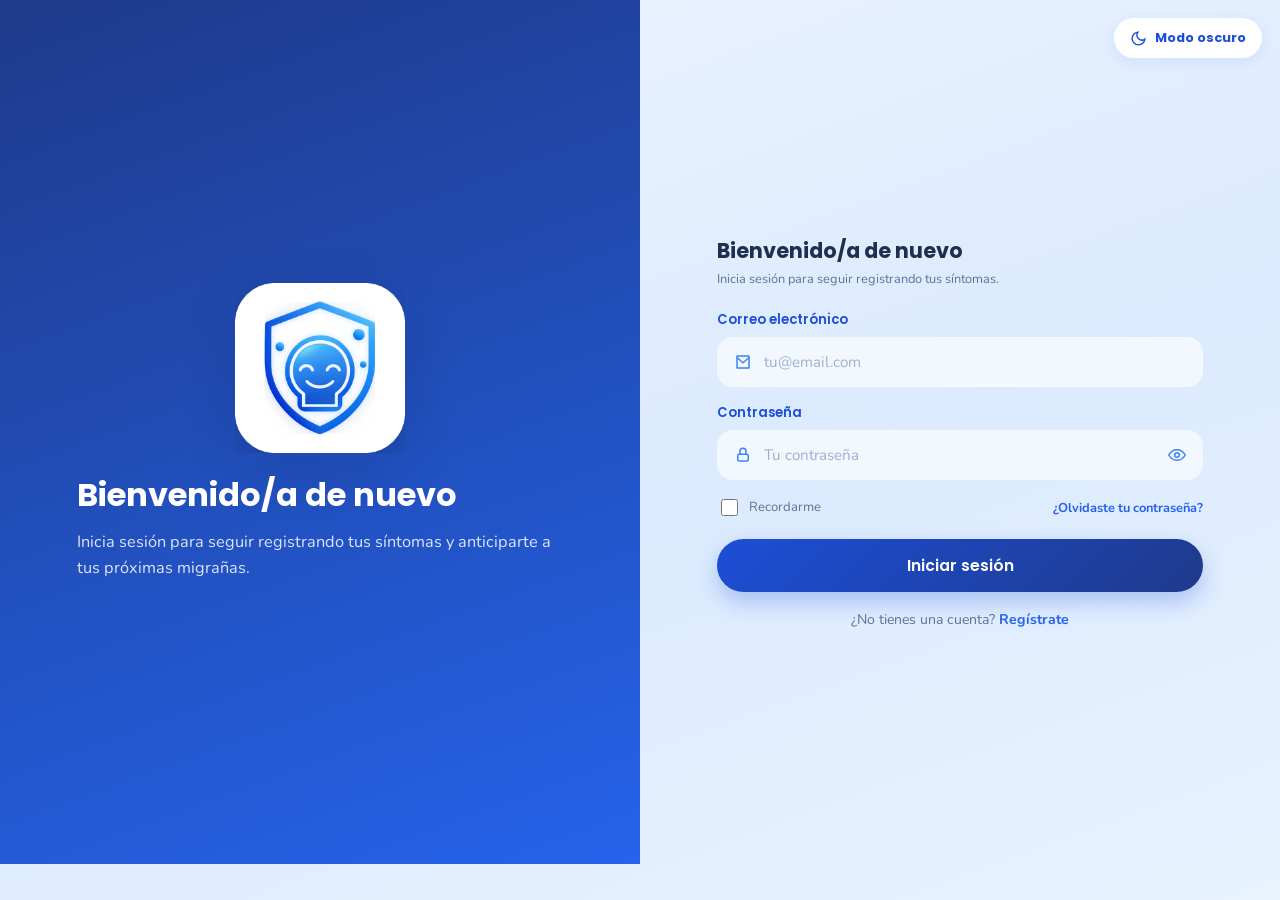
==== index.html @ 2964843f "MigraSense web conectada a la API" ====
<!DOCTYPE html>
<html lang="es">
<head>
<meta charset="UTF-8">
<title>MigraSense</title>
<meta name="viewport" content="width=device-width, initial-scale=1.0">
<link rel="icon" href="assets/img/favicon-32.png">
<link rel="manifest" href="manifest.webmanifest">
<meta name="theme-color" content="#4a5c82">
<link rel="stylesheet" href="css/style.css">
<script>
(function(){
  try{
    var t = localStorage.getItem('ms_theme');
    if(!t){ t = (window.matchMedia && window.matchMedia('(prefers-color-scheme: dark)').matches) ? 'dark' : 'light'; }
    document.documentElement.setAttribute('data-theme', t);
  }catch(e){}
})();
</script>
</head>
<body>
<div class="app-shell no-nav">
  <div class="screen screen-splash">
    <span class="auth-blob b1" style="background:#bfdbfe; opacity:.35;"></span>
    <span class="auth-blob b2" style="background:#bae6fd; opacity:.3;"></span>
    <div class="brand">
      <img src="assets/img/logo.png" alt="MigraSense">
      <div class="brand-name">Migra<span>Sense</span></div>
    </div>
  </div>
</div>

<script src="js/app.js"></script>
<script src="js/preguntas.js"></script>
<script src="js/api.js"></script>
<script>
  // Punto de entrada: decide a qué pantalla enviar al usuario
  setTimeout(() => {
    if (!MS.isLoggedIn()) {
      window.location.href = 'login.html';
    } else if (!MS.hasOnboarding()) {
      window.location.href = 'onboarding.html';
    } else {
      window.location.href = 'dashboard.html';
    }
  }, 500);
</script>
</body>
</html>
---- css/style.css ----
/* ===================================================================
   MigraSense — Sistema de diseño
   =================================================================== */

@import url('https://fonts.googleapis.com/css2?family=Poppins:wght@400;500;600;700;800&family=Nunito:wght@400;500;600;700&display=swap');

:root{
  /* Paleta */
  --bg-grad-1:#eef1fc;
  --bg-grad-2:#e1e6fb;
  --bg-grad-3:#eef4fb;

  --primary:#4a5c82;
  --primary-dark:#323e5c;
  --primary-light:#7c8ac9;

  --accent:#8b9dfb;
  --accent-soft:#eef0ff;
  --accent-strong:#6c7fe8;

  --orange:#f2994a;
  --orange-soft:#fff1e3;
  --success:#4fb787;
  --success-soft:#e7f7f0;
  --danger:#ef6f6c;
  --danger-soft:#fdeceb;

  --card:#ffffff;
  --card-alt:#f5f7fe;
  --border:#e4e8f7;

  --text:#2e3a59;
  --text-muted:#7c88a3;
  --text-faint:#a7b0c7;

  --radius-xl:28px;
  --radius-lg:22px;
  --radius-md:16px;
  --radius-sm:12px;
  --radius-pill:999px;

  --shadow-sm:0 4px 14px rgba(74,92,130,.08);
  --shadow-md:0 12px 30px rgba(74,92,130,.12);
  --shadow-btn:0 10px 22px rgba(74,92,130,.28);

  --font-head:'Poppins', sans-serif;
  --font-body:'Nunito', sans-serif;
}

*,*::before,*::after{ box-sizing:border-box; }
html,body{ height:100%; }
body{
  margin:0;
  font-family:var(--font-body);
  color:var(--text);
  background:
    radial-gradient(circle at 15% 0%, #f4f0fb 0%, transparent 45%),
    radial-gradient(circle at 90% 10%, #e7f0fb 0%, transparent 40%),
    linear-gradient(160deg, var(--bg-grad-1), var(--bg-grad-2) 55%, var(--bg-grad-3));
  min-height:100vh;
  -webkit-font-smoothing:antialiased;
}
h1,h2,h3,h4{ font-family:var(--font-head); color:var(--text); margin:0; }
p{ margin:0; }
a{ color:inherit; text-decoration:none; }
button{ font-family:var(--font-body); cursor:pointer; }
ul{ margin:0; padding:0; list-style:none; }
img{ max-width:100%; display:block; }
input,select,textarea{ font-family:var(--font-body); }

/* ---------- Contenedor tipo "app" centrado ---------- */
.app-shell{
  max-width:460px;
  margin:0 auto;
  min-height:100vh;
  position:relative;
  padding-bottom:96px;
  background:transparent;
}
.app-shell.no-nav{ padding-bottom:36px; }

@media (min-width:560px){
  .app-shell{
    margin:28px auto;
    min-height:calc(100vh - 56px);
    border-radius:36px;
    box-shadow:0 30px 70px rgba(50,62,92,.18);
    overflow:hidden;
    background:linear-gradient(160deg, var(--bg-grad-1), var(--bg-grad-2) 55%, var(--bg-grad-3));
  }
}

.screen{
  padding:28px 24px 24px;
}
.screen-tight{ padding:20px; }

/* ---------- Marca / logo ---------- */
.brand{
  display:flex;
  flex-direction:column;
  align-items:center;
  gap:10px;
  text-align:center;
}
.brand img{ width:104px; height:auto; }
.brand-name{
  font-family:var(--font-head);
  font-weight:800;
  font-size:1.7rem;
}
.brand-name span{ color:var(--accent-strong); }
.brand-tag{ color:var(--text-muted); font-size:.85rem; margin-top:2px; }

.logo-sm{ display:flex; align-items:center; gap:8px; }
.logo-sm img{ width:34px; }
.logo-sm strong{ font-family:var(--font-head); font-size:1.05rem; }
.logo-sm strong span{ color:var(--accent-strong); }

/* ---------- Botones ---------- */
.btn{
  display:inline-flex; align-items:center; justify-content:center; gap:8px;
  width:100%;
  padding:15px 20px;
  border-radius:var(--radius-pill);
  border:none;
  font-family:var(--font-head);
  font-weight:600;
  font-size:.98rem;
  transition:transform .15s ease, box-shadow .15s ease, opacity .15s ease;
}
.btn:active{ transform:scale(.98); }
.btn-primary{
  background:linear-gradient(135deg, var(--primary), var(--primary-dark));
  color:#fff;
  box-shadow:var(--shadow-btn);
}
.btn-primary:disabled{ opacity:.5; box-shadow:none; cursor:not-allowed; }
.btn-outline{
  background:#fff;
  color:var(--primary);
  border:1.5px solid var(--border);
}
.btn-ghost{
  background:transparent;
  color:var(--primary);
  font-weight:700;
}
.btn-sm{ width:auto; padding:9px 18px; font-size:.85rem; }
.btn-danger{ background:linear-gradient(135deg, var(--danger), #d9534f); color:#fff; }

.btn-row{ display:flex; gap:12px; }
.btn-row .btn{ flex:1; }

/* ---------- Campos de formulario ---------- */
.field{ margin-bottom:16px; }
.field label{
  display:block;
  font-family:var(--font-head);
  font-weight:600;
  font-size:.82rem;
  color:var(--primary);
  margin-bottom:7px;
}
.input-wrap{
  display:flex;
  align-items:center;
  gap:10px;
  background:var(--card-alt);
  border:1.5px solid transparent;
  border-radius:var(--radius-md);
  padding:13px 16px;
  transition:border-color .15s ease, background .15s ease;
}
.input-wrap:focus-within{ border-color:var(--accent); background:#fff; }
.input-wrap svg{ flex:none; color:var(--primary-light); }
.input-wrap input{
  border:none; outline:none; background:transparent;
  width:100%; font-size:.95rem; color:var(--text);
}
.input-wrap input::placeholder{ color:var(--text-faint); }
.toggle-eye{ cursor:pointer; color:var(--text-faint); background:none; border:none; padding:0; display:flex; }
.field-error{ color:var(--danger); font-size:.78rem; margin-top:6px; display:none; }
.field.has-error .input-wrap{ border-color:var(--danger); }
.field.has-error .field-error{ display:block; }

.pw-strength{ margin-top:8px; display:none; }
.field.show-strength .pw-strength{ display:block; }
.pw-strength-bar{ display:flex; gap:5px; height:5px; }
.pw-strength-bar span{ flex:1; border-radius:var(--radius-pill); background:var(--border); transition:background .15s ease; }
.pw-strength-label{ font-size:.75rem; margin-top:5px; font-weight:600; color:var(--text-faint); }
.pw-strength.weak .pw-strength-bar span:nth-child(1){ background:var(--danger); }
.pw-strength.weak .pw-strength-label{ color:var(--danger); }
.pw-strength.medium .pw-strength-bar span:nth-child(1),
.pw-strength.medium .pw-strength-bar span:nth-child(2){ background:var(--orange); }
.pw-strength.medium .pw-strength-label{ color:var(--orange); }
.pw-strength.strong .pw-strength-bar span{ background:var(--success); }
.pw-strength.strong .pw-strength-label{ color:var(--success); }
.field-hint{ color:var(--text-faint); font-size:.75rem; margin-top:6px; }

.checkbox-row{ display:flex; align-items:flex-start; gap:10px; margin:14px 0 20px; }
.checkbox-row input{ margin-top:3px; width:17px; height:17px; accent-color:var(--primary); }
.checkbox-row label{ font-size:.82rem; color:var(--text-muted); line-height:1.4; }
.checkbox-row a{ color:var(--accent-strong); font-weight:600; }

.switch-line label{ display:block; font-family:var(--font-head); font-weight:600; font-size:.82rem; color:var(--primary); margin-bottom:7px;}

.foot-link{ text-align:center; margin-top:18px; font-size:.88rem; color:var(--text-muted); }
.foot-link a{ color:var(--accent-strong); font-weight:700; }

.divider-text{
  display:flex; align-items:center; gap:12px;
  color:var(--text-faint); font-size:.78rem; margin:18px 0;
}
.divider-text::before,.divider-text::after{ content:""; flex:1; height:1px; background:var(--border); }

.back-btn{
  width:40px; height:40px; border-radius:50%;
  background:#fff; box-shadow:var(--shadow-sm);
  display:flex; align-items:center; justify-content:center;
  border:none; color:var(--primary); flex:none;
}

/* ---------- Tarjetas ---------- */
.card{
  background:var(--card);
  border-radius:var(--radius-lg);
  padding:20px;
  box-shadow:var(--shadow-sm);
}
.card-soft{ background:var(--card-alt); }

/* ---------- Top bar del dashboard ---------- */
.topbar{
  display:flex; align-items:center; justify-content:space-between;
  margin-bottom:18px;
}
.avatar{
  width:42px; height:42px; border-radius:50%;
  background:linear-gradient(135deg, var(--accent), var(--primary));
  color:#fff; display:flex; align-items:center; justify-content:center;
  font-family:var(--font-head); font-weight:700; font-size:1rem;
  box-shadow:var(--shadow-sm);
}
.greeting{ font-size:.8rem; color:var(--text-muted); }
.greeting strong{ display:block; font-family:var(--font-head); color:var(--text); font-size:1.15rem; font-weight:700; }

/* ---------- Tarjeta de predicción ---------- */
.predict-card{
  background:linear-gradient(135deg,#dfe6ff,#eef3ff 60%, #f7f5ff);
  border-radius:var(--radius-xl);
  padding:22px;
  position:relative;
  overflow:hidden;
  margin-bottom:20px;
  box-shadow:var(--shadow-md);
}
.predict-badge{
  display:inline-flex; align-items:center; gap:6px;
  background:rgba(255,255,255,.7);
  padding:5px 12px; border-radius:var(--radius-pill);
  font-size:.72rem; font-weight:700; color:var(--accent-strong);
  margin-bottom:12px;
}
.predict-badge .dot{ width:6px; height:6px; border-radius:50%; background:var(--accent-strong); }
.predict-row{ display:flex; align-items:center; justify-content:space-between; gap:10px; }
.predict-title{ font-size:1.18rem; font-weight:700; line-height:1.3; max-width:230px; }
.predict-title em{ font-style:normal; color:var(--orange); }
.predict-desc{ font-size:.82rem; color:var(--text-muted); margin-top:6px; max-width:230px; }
.predict-icon{ width:84px; height:84px; flex:none; overflow:visible; }
.risk-bar{ height:8px; border-radius:var(--radius-pill); background:rgba(255,255,255,.7); margin-top:16px; overflow:hidden; }
.risk-bar-fill{ height:100%; border-radius:var(--radius-pill); background:linear-gradient(90deg, var(--orange), #ffd08a); transition:width .6s cubic-bezier(.22,.68,.36,1); }

/* ---------- Grid acciones rápidas ---------- */
.section-title{ font-family:var(--font-head); font-weight:700; font-size:.95rem; margin:22px 0 12px; }
.quick-grid{ display:grid; grid-template-columns:1fr 1fr; gap:12px; }
.quick-item{
  background:var(--card); border-radius:var(--radius-md);
  padding:15px; box-shadow:var(--shadow-sm);
  display:flex; flex-direction:column; gap:10px;
  transition:transform .15s ease;
}
.quick-item:active{ transform:scale(.97); }
.quick-icon{
  width:38px; height:38px; border-radius:12px;
  display:flex; align-items:center; justify-content:center;
  color:#fff;
}
.quick-title{ font-family:var(--font-head); font-weight:700; font-size:.86rem; }
.quick-sub{ font-size:.72rem; color:var(--text-muted); }

.banner-detect{
  margin-top:18px;
  background:linear-gradient(135deg, var(--primary-dark), var(--accent-strong));
  border-radius:var(--radius-lg);
  padding:16px 18px;
  display:flex; align-items:center; gap:14px;
  color:#fff; box-shadow:var(--shadow-md);
}
.banner-detect .txt{ flex:1; }
.banner-detect .txt b{ display:block; font-family:var(--font-head); font-size:.92rem; }
.banner-detect .txt span{ font-size:.75rem; opacity:.85; }
.banner-detect .go{
  width:36px; height:36px; border-radius:50%; background:rgba(255,255,255,.2);
  display:flex; align-items:center; justify-content:center; flex:none;
}

.two-col{ display:grid; grid-template-columns:1fr 1fr; gap:12px; margin-top:16px; }
.mini-card{ background:var(--card); border-radius:var(--radius-md); padding:14px; box-shadow:var(--shadow-sm); }
.mini-card h4{ font-size:.8rem; margin-bottom:10px; display:flex; align-items:center; gap:6px; }
.mini-list li{ display:flex; align-items:center; justify-content:space-between; font-size:.76rem; padding:6px 0; border-bottom:1px dashed var(--border); }
.mini-list li:last-child{ border-bottom:none; }
.mini-dot{ width:8px; height:8px; border-radius:50%; margin-right:6px; display:inline-block; }

.switch{ position:relative; width:38px; height:22px; flex:none; }
.switch input{ opacity:0; width:0; height:0; }
.switch .slider{ position:absolute; inset:0; background:var(--border); border-radius:var(--radius-pill); transition:.2s; }
.switch .slider::before{ content:""; position:absolute; width:16px; height:16px; left:3px; top:3px; background:#fff; border-radius:50%; transition:.2s; box-shadow:0 1px 3px rgba(0,0,0,.2); }
.switch input:checked + .slider{ background:var(--primary); }
.switch input:checked + .slider::before{ transform:translateX(16px); }

/* ---------- Barra de navegación inferior ---------- */
.bottom-nav{
  position:absolute; left:0; right:0; bottom:0;
  background:#fff;
  border-top:1px solid var(--border);
  display:flex; justify-content:space-around;
  padding:10px 8px 14px;
  border-radius:26px 26px 0 0;
  box-shadow:0 -10px 30px rgba(74,92,130,.08);
}
.nav-item{
  display:flex; flex-direction:column; align-items:center; gap:4px;
  color:var(--text-faint); font-size:.66rem; font-weight:700;
  padding:4px 10px; border-radius:12px;
}
.nav-item svg{ width:20px; height:20px; }
.nav-item.active{ color:var(--primary); }
.nav-item.active svg{ color:var(--primary); }

/* ---------- Onboarding ---------- */
.onb-header{ display:flex; align-items:center; gap:14px; margin-bottom:22px; }
.onb-progress-label{ font-size:.8rem; color:var(--text-muted); font-weight:700; }
.progress-track{ flex:1; height:6px; background:var(--border); border-radius:var(--radius-pill); overflow:hidden; }
.progress-fill{ height:100%; width:0%; background:linear-gradient(90deg, var(--accent-strong), var(--primary)); transition:width .35s ease; }
.skip-link{ font-size:.8rem; color:var(--text-muted); font-weight:700; flex:none; }

.onb-illustration{ display:flex; justify-content:center; margin:6px 0 20px; }
.onb-illustration svg{ width:180px; height:180px; }

.onb-question{ font-family:var(--font-head); font-weight:700; font-size:1.28rem; line-height:1.35; margin-bottom:6px; }
.onb-help{ color:var(--text-muted); font-size:.85rem; margin-bottom:20px; }

.option-list{ display:flex; flex-direction:column; gap:12px; }
.option-card{
  display:flex; align-items:center; gap:14px;
  background:var(--card); border:1.6px solid var(--border);
  border-radius:var(--radius-md); padding:14px 16px;
  transition:border-color .15s ease, background .15s ease;
}
.option-card input{ display:none; }
.option-card .oc-icon{
  width:40px; height:40px; border-radius:12px; flex:none;
  background:var(--accent-soft); color:var(--primary);
  display:flex; align-items:center; justify-content:center;
}
.option-card .oc-text{ flex:1; font-weight:700; font-size:.9rem; }
.option-card .oc-check{
  width:22px; height:22px; border-radius:50%; border:2px solid var(--border);
  flex:none; display:flex; align-items:center; justify-content:center;
}
.option-card.multi .oc-check{ border-radius:7px; }
.option-card.selected{ border-color:var(--accent-strong); background:var(--accent-soft); }
.option-card.selected .oc-check{ background:var(--accent-strong); border-color:var(--accent-strong); }
.option-card.selected .oc-check svg{ display:block; }
.option-card .oc-check svg{ display:none; width:12px; height:12px; color:#fff; }

.chip-grid{ display:flex; flex-wrap:wrap; gap:10px; }
.chip{
  padding:11px 18px; border-radius:var(--radius-pill);
  background:var(--card); border:1.6px solid var(--border);
  font-weight:700; font-size:.84rem; color:var(--text-muted);
}
.chip input{ display:none; }
.chip.selected{ background:var(--primary); border-color:var(--primary); color:#fff; }

.scale-wrap{ margin:14px 0 8px; }
.scale-value{
  text-align:center; font-family:var(--font-head); font-weight:800;
  font-size:2.4rem; color:var(--primary); margin-bottom:6px;
}
.scale-caption{ text-align:center; color:var(--text-muted); font-size:.82rem; margin-bottom:18px; }
input[type=range]{
  width:100%; -webkit-appearance:none; height:8px; border-radius:var(--radius-pill);
  background:linear-gradient(90deg, var(--success), var(--orange), var(--danger));
  outline:none;
}
input[type=range]::-webkit-slider-thumb{
  -webkit-appearance:none; width:26px; height:26px; border-radius:50%;
  background:#fff; border:4px solid var(--primary); box-shadow:var(--shadow-sm); cursor:pointer;
}
input[type=range]::-moz-range-thumb{
  width:26px; height:26px; border-radius:50%;
  background:#fff; border:4px solid var(--primary); box-shadow:var(--shadow-sm); cursor:pointer;
}
.scale-labels{ display:flex; justify-content:space-between; font-size:.72rem; color:var(--text-faint); margin-top:6px; }

.onb-footer{ display:flex; gap:12px; margin-top:28px; }
.onb-footer .btn-outline{ flex:0 0 54px; padding:15px; }
.dots{ display:flex; justify-content:center; gap:6px; margin-top:18px; }
.dots span{ width:6px; height:6px; border-radius:50%; background:var(--border); }
.dots span.on{ background:var(--primary); width:16px; border-radius:var(--radius-pill); }

/* ---------- Tabs ---------- */
.tabs{ display:flex; background:var(--card-alt); border-radius:var(--radius-pill); padding:4px; margin-bottom:20px; }
.tab-btn{
  flex:1; text-align:center; padding:11px; border:none; background:transparent;
  border-radius:var(--radius-pill); font-weight:700; font-size:.84rem; color:var(--text-muted);
}
.tab-btn.active{ background:var(--primary); color:#fff; box-shadow:var(--shadow-sm); }
.tab-panel{ display:none; }
.tab-panel.active{ display:block; }
@media (prefers-reduced-motion:no-preference){
  .tab-panel.active{ animation:msStepIn .35s cubic-bezier(.22,.68,.36,1) both; }
}

/* ---------- Formularios de registro ---------- */
.form-group-title{ font-family:var(--font-head); font-weight:700; font-size:.88rem; margin:20px 0 12px; display:flex; align-items:center; gap:8px; }
.form-group-title svg{ color:var(--primary); }
.check-grid{ display:grid; grid-template-columns:1fr 1fr; gap:10px; }
.textarea-wrap{ background:var(--card-alt); border-radius:var(--radius-md); padding:14px; }
.textarea-wrap textarea{ width:100%; border:none; background:transparent; outline:none; resize:vertical; min-height:80px; font-size:.9rem; color:var(--text); }

/* ---------- Historial ---------- */
.filter-row{ display:flex; gap:8px; overflow-x:auto; padding-bottom:4px; margin-bottom:16px; }
.filter-chip{ flex:none; padding:8px 16px; border-radius:var(--radius-pill); background:var(--card); border:1.5px solid var(--border); font-size:.78rem; font-weight:700; color:var(--text-muted); }
.filter-chip.active{ background:var(--primary); border-color:var(--primary); color:#fff; }

.record-item{ display:flex; gap:14px; background:var(--card); border-radius:var(--radius-md); padding:14px; box-shadow:var(--shadow-sm); margin-bottom:12px; }
.record-icon{ width:44px; height:44px; border-radius:13px; flex:none; display:flex; align-items:center; justify-content:center; color:#fff; }
.record-body{ flex:1; }
.record-top{ display:flex; justify-content:space-between; align-items:center; }
.record-title{ font-family:var(--font-head); font-weight:700; font-size:.88rem; }
.record-date{ font-size:.7rem; color:var(--text-faint); }
.record-desc{ font-size:.78rem; color:var(--text-muted); margin-top:3px; }
.tag{ display:inline-flex; align-items:center; gap:5px; font-size:.68rem; font-weight:800; padding:3px 10px; border-radius:var(--radius-pill); margin-top:6px; }
.tag-low{ background:var(--success-soft); color:var(--success); }
.tag-mid{ background:var(--orange-soft); color:var(--orange); }
.tag-high{ background:var(--danger-soft); color:var(--danger); }

.empty-state{ text-align:center; padding:50px 20px; color:var(--text-muted); }
.empty-state svg:not(.empty-illustration){ width:70px; height:70px; margin-bottom:14px; color:var(--text-faint); }

/* ---------- Perfil ---------- */
.profile-head{ display:flex; flex-direction:column; align-items:center; gap:10px; margin-bottom:24px; }
.profile-avatar{
  width:84px; height:84px; border-radius:50%;
  background:linear-gradient(135deg, var(--accent), var(--primary));
  color:#fff; display:flex; align-items:center; justify-content:center;
  font-family:var(--font-head); font-weight:800; font-size:1.9rem; box-shadow:var(--shadow-md);
}
.settings-row{ display:flex; align-items:center; justify-content:space-between; padding:14px 4px; border-bottom:1px solid var(--border); }
.settings-row:last-child{ border-bottom:none; }
.settings-label{ display:flex; align-items:center; gap:12px; font-weight:700; font-size:.86rem; }
.settings-label svg{ color:var(--primary); }
.settings-sub{ font-size:.72rem; color:var(--text-muted); font-weight:400; margin-top:2px; }

/* ---------- Toast ---------- */
.toast{
  position:fixed; left:50%; bottom:26px; transform:translate(-50%, 20px);
  background:var(--primary-dark); color:#fff; padding:13px 22px; border-radius:var(--radius-pill);
  font-size:.85rem; font-weight:700; box-shadow:var(--shadow-md);
  opacity:0; pointer-events:none; transition:.25s ease; z-index:999;
  display:flex; align-items:center; gap:8px;
}
.toast.show{ opacity:1; transform:translate(-50%,0); }

/* ---------- Modal ---------- */
.modal-overlay{
  position:fixed; inset:0; background:rgba(46,58,89,.45);
  display:flex; align-items:flex-end; justify-content:center;
  opacity:0; pointer-events:none; transition:.2s; z-index:998;
}
.modal-overlay.show{ opacity:1; pointer-events:auto; }
.modal-sheet{
  background:#fff; width:100%; max-width:460px; border-radius:26px 26px 0 0;
  padding:26px 24px 30px; transform:translateY(30px); transition:.25s;
  max-height:80vh; overflow-y:auto;
}
.modal-overlay.show .modal-sheet{ transform:translateY(0); }
.modal-handle{ width:40px; height:5px; background:var(--border); border-radius:var(--radius-pill); margin:0 auto 18px; }

/* ---------- Utilidades ---------- */
.mt-8{ margin-top:8px; } .mt-16{ margin-top:16px; } .mt-24{ margin-top:24px; }
.center{ text-align:center; }
.muted{ color:var(--text-muted); }
.small{ font-size:.8rem; }
.screen-splash{ min-height:100vh; display:flex; align-items:center; justify-content:center; position:relative; overflow:hidden; }
.screen-form{ padding-top:56px; }
.screen-form-sm{ padding-top:44px; }

/* ---------- Accesibilidad: foco visible ---------- */
a:focus-visible,
button:focus-visible,
input:focus-visible,
textarea:focus-visible,
.chip:has(input:focus-visible),
.option-card:has(input:focus-visible){
  outline:2.5px solid var(--accent-strong);
  outline-offset:2px;
  border-radius:8px;
}
.switch input:focus-visible + .slider{ outline:2.5px solid var(--accent-strong); outline-offset:2px; }

/* ---------- Consejos: insignia de icono (reemplaza emojis) ---------- */
.tip-icon{
  width:38px; height:38px; border-radius:12px; flex:none;
  display:flex; align-items:center; justify-content:center;
  color:#fff; margin-bottom:12px;
}
.tip-head{ display:flex; align-items:center; gap:12px; margin-bottom:6px; }
.tip-head h4{ margin:0; }

/* ---------- Cabecera ilustrada de Consejos ---------- */
.tips-hero{
  display:flex; align-items:center; gap:16px;
  background:linear-gradient(135deg,#eef0ff,#f7f5ff);
  border-radius:var(--radius-xl); padding:18px 20px; margin-bottom:20px;
  box-shadow:var(--shadow-sm);
}
.tips-hero svg{ width:64px; height:64px; flex:none; }

/* ---------- Anillo decorativo del avatar de perfil ---------- */
.avatar-ring{
  position:relative; display:inline-flex; padding:6px;
  border-radius:50%;
  background:conic-gradient(from 0deg, var(--accent) 0%, var(--accent-strong) 35%, #ffd08a 65%, var(--accent) 100%);
}
.avatar-ring::before{
  content:""; position:absolute; inset:6px; border-radius:50%; background:#fff;
}
.avatar-ring .profile-avatar{ position:relative; z-index:1; }

/* ---------- Ilustración decorativa de los paneles de acceso ---------- */
.auth-visual{ position:relative; overflow:hidden; }
.auth-blob{
  position:absolute; border-radius:50%; z-index:-1;
  background:rgba(255,255,255,.08);
}
.auth-blob.b1{ width:260px; height:260px; top:-90px; right:-70px; }
.auth-blob.b2{ width:180px; height:180px; bottom:-60px; left:-50px; background:rgba(255,255,255,.06); }
.auth-visual .auth-illustration{ position:relative; z-index:1; align-self:center; margin-bottom:6px; }
.auth-visual .auth-illustration svg{ width:150px; height:150px; }
.auth-visual h2,
.auth-visual p{ position:relative; z-index:1; }

/* ---------- Momento de entrada: el dashboard se revela una sola vez al cargar ---------- */
@media (prefers-reduced-motion:no-preference){
  .predict-card,
  .quick-grid > *,
  .banner-detect,
  .two-col > *{
    animation:msRise .5s cubic-bezier(.22,.68,.36,1) both;
  }
  .quick-grid > *:nth-child(1){ animation-delay:.05s; }
  .quick-grid > *:nth-child(2){ animation-delay:.1s; }
  .quick-grid > *:nth-child(3){ animation-delay:.15s; }
  .quick-grid > *:nth-child(4){ animation-delay:.2s; }
  .banner-detect{ animation-delay:.22s; }
  .two-col > *:nth-child(1){ animation-delay:.26s; }
  .two-col > *:nth-child(2){ animation-delay:.3s; }
}
@keyframes msRise{
  from{ opacity:0; transform:translateY(10px); }
  to{ opacity:1; transform:translateY(0); }
}

/* ---------- Empty state: ilustración propia ---------- */
.empty-state .empty-illustration{ width:120px; height:120px; margin:0 auto 14px; }

/* ---------- Onboarding: transición de entrada de cada paso ---------- */
@media (prefers-reduced-motion:no-preference){
  .onb-step-enter{ animation:msStepIn .4s cubic-bezier(.22,.68,.36,1) both; }
}
@keyframes msStepIn{
  from{ opacity:0; transform:translateX(14px); }
  to{ opacity:1; transform:translateX(0); }
}

/* ---------- Fondo decorativo: manchas de color flotando suavemente ---------- */
body::before,
body::after{
  content:"";
  position:fixed;
  border-radius:50%;
  filter:blur(70px);
  z-index:0;
  pointer-events:none;
}
body::before{ width:360px; height:360px; background:#c9d3fb; opacity:.55; top:-110px; left:-110px; }
body::after{ width:300px; height:300px; background:#ffdcb0; opacity:.45; bottom:-90px; right:-70px; }
.app-shell{ z-index:1; }

/* ---------- Animaciones de entrada escalonadas (reutilizable) ---------- */
.stagger-in > *{ animation:msRise .5s cubic-bezier(.22,.68,.36,1) both; }
.stagger-in > *:nth-child(1){ animation-delay:.03s; }
.stagger-in > *:nth-child(2){ animation-delay:.08s; }
.stagger-in > *:nth-child(3){ animation-delay:.13s; }
.stagger-in > *:nth-child(4){ animation-delay:.18s; }
.stagger-in > *:nth-child(5){ animation-delay:.23s; }
.stagger-in > *:nth-child(6){ animation-delay:.28s; }
.stagger-in > *:nth-child(7){ animation-delay:.33s; }
.stagger-in > *:nth-child(n+8){ animation-delay:.36s; }

/* ---------- Interacciones: tarjetas, chips y navegación cobran vida al tocar/pasar el cursor ---------- */
.card,.quick-item,.mini-card,.record-item{
  transition:transform .22s cubic-bezier(.22,.68,.36,1), box-shadow .22s ease;
}
.card:hover,.quick-item:hover,.mini-card:hover,.record-item:hover{
  transform:translateY(-4px);
  box-shadow:var(--shadow-md);
}
.chip,.option-card{
  transition:transform .18s ease, box-shadow .18s ease, border-color .15s ease, background .15s ease;
}
.chip:hover,.option-card:hover{ transform:translateY(-2px); box-shadow:var(--shadow-sm); }
.nav-item{ transition:color .18s ease, transform .18s ease; }
.nav-item:hover{ color:var(--primary); transform:translateY(-2px); }
.filter-chip{ transition:transform .15s ease, background .15s ease, border-color .15s ease; }
.filter-chip:hover{ transform:translateY(-2px); }
.banner-detect{ transition:transform .22s ease; }
.banner-detect:hover{ transform:scale(1.012); }
.banner-detect .go{ transition:transform .2s ease; }
.banner-detect:hover .go{ transform:translateX(4px); }
.settings-row{ transition:background .15s ease; border-radius:var(--radius-sm); }
.settings-row:hover{ background:var(--card-alt); }

@media (prefers-reduced-motion:no-preference){
  /* Manchas de fondo: deriva lenta y continua */
  body::before{ animation:msFloatA 16s ease-in-out infinite; }
  body::after{ animation:msFloatB 20s ease-in-out infinite; }
  /* Ilustraciones: respiración suave */
  .onb-illustration svg,
  .auth-illustration svg,
  .brand img{ animation:msBob 3.6s ease-in-out infinite; }
  /* Indicador de "en vivo" en la predicción */
  .predict-badge .dot{ animation:msPulseDot 1.8s ease-in-out infinite; }
  /* Ícono de la tarjeta de predicción: pulso de fondo */
  .predict-pulse{ animation:msPulseRing 2.6s ease-out infinite; transform-box:fill-box; transform-origin:center; }
}
@keyframes msFloatA{
  0%,100%{ transform:translate(0,0) scale(1); }
  50%{ transform:translate(40px,50px) scale(1.08); }
}
@keyframes msFloatB{
  0%,100%{ transform:translate(0,0) scale(1); }
  50%{ transform:translate(-30px,-35px) scale(1.05); }
}
@keyframes msBob{
  0%,100%{ transform:translateY(0); }
  50%{ transform:translateY(-8px); }
}
@keyframes msPulseDot{
  0%,100%{ transform:scale(1); opacity:1; }
  50%{ transform:scale(1.5); opacity:.5; }
}
@keyframes msPulseRing{
  0%{ transform:scale(.7); opacity:.5; }
  100%{ transform:scale(1.6); opacity:0; }
}

/* =====================================================================
   SISTEMA WEB — Layout de escritorio (≥900px)
   Por defecto (móvil/tablet) el diseño no cambia: sigue siendo una
   tarjeta centrada, cómoda para pantallas angostas. A partir de 900px
   dejamos de simular una "pantalla de teléfono" flotando en medio del
   navegador: usamos el ancho real disponible, con una barra de
   navegación lateral fija en las pantallas internas de la app y un
   layout de dos columnas en las pantallas de acceso.
   ===================================================================== */

/* ---------- Barra lateral (oculta hasta escritorio) ---------- */
.side-nav{ display:none; }
.auth-visual{ display:none; }

@media (min-width:900px){

  /* ---- Pantallas con navegación: dashboard / historial / perfil / consejos ---- */
  .app-shell:not(.no-nav){
    max-width:none;
    width:100%;
    margin:0;
    min-height:100vh;
    border-radius:0;
    box-shadow:none;
    background:transparent;
    display:flex;
    align-items:stretch;
    padding-bottom:0;
  }
  .app-shell:not(.no-nav) .bottom-nav{ display:none; }
  .app-shell:not(.no-nav) .screen{
    flex:1;
    max-width:980px;
    width:100%;
    margin:0 auto;
    padding:44px 48px 64px;
  }
  .app-shell:not(.no-nav) .screen .topbar .logo-sm{ display:none; }

  .side-nav{
    display:flex;
    flex-direction:column;
    flex:0 0 252px;
    width:252px;
    padding:28px 18px;
    gap:4px;
    background:#fff;
    border-right:1px solid var(--border);
    position:sticky;
    top:0;
    align-self:flex-start;
    height:100vh;
  }
  .side-nav .logo-sm{ padding:6px 12px; margin-bottom:26px; }
  .side-nav .logo-sm img{ width:36px; }
  .side-nav .logo-sm strong{ font-size:1.1rem; }
  .side-nav .nav-item{
    flex-direction:row;
    justify-content:flex-start;
    align-items:center;
    gap:12px;
    font-size:.88rem;
    padding:12px 14px;
    border-radius:var(--radius-md);
    color:var(--text-muted);
  }
  .side-nav .nav-item svg{ width:19px; height:19px; flex:none; }
  .side-nav .nav-item.active{ background:var(--accent-soft); color:var(--primary-dark); }
  .side-nav .nav-item.active svg{ color:var(--primary-dark); }
  .side-nav-footer{ margin-top:auto; padding:10px 12px 0; }

  /* Aprovechamos el ancho extra en las cuadrículas */
  .quick-grid{ grid-template-columns:repeat(4, 1fr); }

  /* ---- Pantallas de acceso con panel de marca: login / registro ---- */
  .app-shell.no-nav.auth-split{
    max-width:980px;
    margin:52px auto;
    min-height:auto;
    display:flex;
    align-items:stretch;
    border-radius:32px;
    overflow:hidden;
  }
  .app-shell.no-nav.auth-split .auth-visual{
    display:flex;
    flex-direction:column;
    justify-content:center;
    gap:14px;
    flex:0 0 42%;
    padding:56px 44px;
    color:#fff;
    background:linear-gradient(160deg, var(--primary-dark), var(--accent-strong));
  }
  .app-shell.no-nav.auth-split .auth-illustration svg{ width:130px; height:130px; filter:drop-shadow(0 12px 20px rgba(0,0,0,.18)); }
  .app-shell.no-nav.auth-split .auth-visual h2{ color:#fff; font-size:1.4rem; line-height:1.35; }
  .app-shell.no-nav.auth-split .auth-visual p{ color:rgba(255,255,255,.85); font-size:.9rem; line-height:1.55; }
  .app-shell.no-nav.auth-split .screen{
    flex:1;
    padding:56px 60px;
    display:flex;
    flex-direction:column;
    justify-content:center;
  }
  .app-shell.no-nav.auth-split .screen .brand{ display:none; } /* ya está en el panel izquierdo */

  /* ---- Pantallas de un solo formulario ancho: onboarding / registro rápido ---- */
  .app-shell.no-nav.wide-form{
    max-width:660px;
    margin:48px auto;
    min-height:auto;
  }

  /* Onboarding: panel de ilustración a la izquierda + pregunta a la derecha,
     en vez de un único bloque angosto centrado en medio de la pantalla. */
  .app-shell.no-nav.wide-form:has(.onb-body){
    max-width:920px;
  }
  .onb-body{
    display:flex;
    align-items:flex-start;
    gap:40px;
    margin-top:12px;
  }
  .onb-illustration{
    flex:0 0 260px;
    position:sticky;
    top:24px;
    margin:0;
    background:var(--accent-soft);
    border-radius:var(--radius-xl);
    padding:30px 0;
  }
  .onb-illustration svg{ width:200px; height:200px; }
  .onb-content{ flex:1; min-width:0; }
}
/* =====================================================================
   MODO OSCURO
   Se activa poniendo data-theme="dark" en <html> (ver js/app.js).
   Como casi todo el sistema usa variables CSS, basta con redefinirlas
   aquí; sólo unos pocos colores estaban "quemados" en el CSS original
   y se corrigen abajo con selectores puntuales.
   ===================================================================== */
html[data-theme="dark"]{
  --bg-grad-1:#141726;
  --bg-grad-2:#1a1d30;
  --bg-grad-3:#12141f;

  --primary:#9fb0e0;
  --primary-dark:#7c8fc9;
  --primary-light:#b7c2ea;

  --accent:#93a4fc;
  --accent-soft:#262b46;
  --accent-strong:#a5b4ff;

  --orange:#ffab6b;
  --orange-soft:rgba(242,153,74,.16);
  --success:#6fd6a8;
  --success-soft:rgba(79,183,135,.16);
  --danger:#ff8b88;
  --danger-soft:rgba(239,111,108,.18);

  --card:#1f2334;
  --card-alt:#262b40;
  --border:#333850;

  --text:#e9ebf7;
  --text-muted:#a9aec8;
  --text-faint:#7a80a0;

  --shadow-sm:0 4px 14px rgba(0,0,0,.28);
  --shadow-md:0 12px 30px rgba(0,0,0,.38);
  --shadow-btn:0 10px 22px rgba(124,143,201,.35);

  color-scheme:dark;
}

/* Fondo general (tenía colores fijos, no variables) */
html[data-theme="dark"] body{
  background:
    radial-gradient(circle at 15% 0%, rgba(139,157,251,.10) 0%, transparent 45%),
    radial-gradient(circle at 90% 10%, rgba(111,214,168,.08) 0%, transparent 40%),
    linear-gradient(160deg, var(--bg-grad-1), var(--bg-grad-2) 55%, var(--bg-grad-3));
}

/* Manchas decorativas de fondo, más discretas en oscuro */
html[data-theme="dark"] body::before{ background:#3b4374; opacity:.28; }
html[data-theme="dark"] body::after{ background:#5b4426; opacity:.2; }

@media (min-width:560px){
  html[data-theme="dark"] .app-shell{ box-shadow:0 30px 70px rgba(0,0,0,.45); }
}

/* Elementos con blanco "quemado" en vez de variables */
html[data-theme="dark"] .btn-outline{ background:var(--card); color:var(--primary); border-color:var(--border); }
html[data-theme="dark"] .back-btn{ background:var(--card); }
html[data-theme="dark"] .input-wrap:focus-within{ background:var(--card); }
html[data-theme="dark"] .bottom-nav{ background:var(--card); border-top-color:var(--border); box-shadow:0 -10px 30px rgba(0,0,0,.35); }
html[data-theme="dark"] .side-nav{ background:var(--card); border-right-color:var(--border); }
html[data-theme="dark"] .modal-overlay{ background:rgba(0,0,0,.6); }
html[data-theme="dark"] .modal-sheet{ background:var(--card); }
html[data-theme="dark"] .avatar-ring::before{ background:var(--card); }

/* Degradados e insignias que tenían tonos claros fijos */
html[data-theme="dark"] .predict-card{ background:linear-gradient(135deg,#242a42,#1e2438 60%, #1b1f30); }
html[data-theme="dark"] .predict-badge{ background:rgba(255,255,255,.08); }
html[data-theme="dark"] .risk-bar{ background:rgba(255,255,255,.08); }
html[data-theme="dark"] .tips-hero{ background:linear-gradient(135deg,#242a42,#1c2032); }
html[data-theme="dark"] .banner-detect .go{ background:rgba(255,255,255,.14); }
html[data-theme="dark"] .auth-blob{ background:rgba(255,255,255,.05); }
html[data-theme="dark"] .auth-blob.b2{ background:rgba(255,255,255,.04); }

/* ---------- Interruptor de modo oscuro (en Perfil) ---------- */
.theme-row .settings-label svg{ color:var(--primary); }
/* ---------- Interruptor de modo oscuro (en la barra lateral) ---------- */
.side-nav-theme{
  display:flex; align-items:center; justify-content:space-between;
  gap:10px; padding:10px 12px; margin-bottom:10px;
  border-radius:var(--radius-md);
  background:var(--card-alt);
}
.side-nav-theme-label{
  display:flex; align-items:center; gap:10px;
  font-size:.82rem; font-weight:700; color:var(--text-muted);
}
.side-nav-theme-label svg{ width:17px; height:17px; flex:none; color:var(--primary); }

/* ---------- Botón flotante de modo oscuro (login / crear cuenta) ---------- */
.theme-fab{
  position:fixed; top:18px; right:18px; z-index:50;
  height:40px; padding:0 16px; border-radius:var(--radius-pill); border:none;
  background:var(--card); box-shadow:var(--shadow-sm);
  display:flex; align-items:center;
  color:var(--primary); font-family:var(--font-head); font-weight:700; font-size:.8rem;
}
.theme-fab-opt{ display:flex; align-items:center; gap:8px; }
.theme-fab-opt svg{ width:17px; height:17px; flex:none; }
.theme-fab .opt-light{ display:none; }
html[data-theme="dark"] .theme-fab .opt-dark{ display:none; }
html[data-theme="dark"] .theme-fab .opt-light{ display:flex; }
/* =====================================================================
   PALETA AZUL  (pegar AL FINAL de style.css)
   Reemplaza los morados/lilas por azules. Se puede ajustar todo desde aquí.
   ===================================================================== */
:root{
  --bg-grad-1:#eef5ff;
  --bg-grad-2:#dbeafe;
  --bg-grad-3:#e8f3ff;

  --primary:#1d4ed8;
  --primary-dark:#1e3a8a;
  --primary-light:#3b82f6;

  --accent:#60a5fa;
  --accent-soft:#eaf3ff;
  --accent-strong:#2563eb;

  --card-alt:#f3f8ff;
  --border:#dbe7fa;

  --text:#1e2f4f;
  --text-muted:#5f7396;
  --text-faint:#9db0cf;

  --shadow-sm:0 4px 14px rgba(29,78,216,.08);
  --shadow-md:0 12px 30px rgba(29,78,216,.14);
  --shadow-btn:0 10px 22px rgba(29,78,216,.28);
}
body{
  background:
    radial-gradient(circle at 15% 0%, #e0efff 0%, transparent 45%),
    radial-gradient(circle at 90% 10%, #dbeafe 0%, transparent 40%),
    linear-gradient(160deg, var(--bg-grad-1), var(--bg-grad-2) 55%, var(--bg-grad-3));
}
body::before{ background:#93c5fd; }
body::after{ background:#7dd3fc; }
.predict-card{ background:linear-gradient(135deg,#dbeafe,#eaf3ff 60%,#f0f7ff); }
.tips-hero{ background:linear-gradient(135deg,#eaf3ff,#f0f7ff); }
.avatar-ring{ background:conic-gradient(from 0deg,#60a5fa 0%,#2563eb 35%,#93c5fd 65%,#60a5fa 100%); }
.bottom-nav{ box-shadow:0 -10px 30px rgba(29,78,216,.08); }

/* ---- Modo oscuro en azules ---- */
html[data-theme="dark"]{
  --bg-grad-1:#0b1424;
  --bg-grad-2:#0f1c33;
  --bg-grad-3:#0a111f;

  --primary:#8fb8ff;
  --primary-dark:#5b94f0;
  --primary-light:#b5d0ff;

  --accent:#5b9bff;
  --accent-soft:#15284b;
  --accent-strong:#7db0ff;

  --card:#12203a;
  --card-alt:#182a4a;
  --border:#233a5e;

  --text:#e6eefc;
  --text-muted:#9db3d6;
  --text-faint:#6f86ab;

  --shadow-sm:0 4px 14px rgba(0,0,0,.30);
  --shadow-md:0 12px 30px rgba(0,0,0,.40);
  --shadow-btn:0 10px 22px rgba(59,130,246,.35);
}
html[data-theme="dark"] body{
  background:
    radial-gradient(circle at 15% 0%, rgba(96,165,250,.12) 0%, transparent 45%),
    radial-gradient(circle at 90% 10%, rgba(56,189,248,.08) 0%, transparent 40%),
    linear-gradient(160deg, var(--bg-grad-1), var(--bg-grad-2) 55%, var(--bg-grad-3));
}
html[data-theme="dark"] body::before{ background:#1e3a8a; opacity:.35; }
html[data-theme="dark"] body::after{ background:#0c4a6e; opacity:.3; }
html[data-theme="dark"] .predict-card{ background:linear-gradient(135deg,#16305c,#12264a 60%,#0f2040); }
html[data-theme="dark"] .tips-hero{ background:linear-gradient(135deg,#16305c,#0f2040); }

/* ---- Imágenes: avatar (foto de perfil) y escudo de login/registro ---- */
.avatar{ overflow:hidden; padding:0; background:var(--accent-soft); }
.avatar img{ width:100%; height:100%; object-fit:cover; display:block; }
.profile-avatar{ width:96px; height:96px; overflow:hidden; background:var(--accent-soft); }
.profile-avatar img{ width:100%; height:100%; object-fit:cover; display:block; }
.avatar-actions{ display:flex; gap:8px; justify-content:center; flex-wrap:wrap; }

.auth-visual .auth-illustration img{
  width:150px; height:150px; display:block;
  filter:drop-shadow(0 12px 20px rgba(0,0,0,.18));
}
@media (min-width:560px){
  .app-shell.no-nav.auth-split .auth-illustration img{ width:130px; height:130px; }
}

/* ---- Escudo en la tarjeta de riesgo y en Consejos ---- */
img.predict-icon{ width:84px; height:84px; flex:none; object-fit:contain; border-radius:20px; }
.tips-hero img{ width:64px; height:64px; flex:none; object-fit:contain; border-radius:16px; }

/* =====================================================================
   EFECTOS VISUALES  (pegar AL FINAL de style.css)
   Solo CSS. Se apagan solos con "reducir movimiento" del sistema.
   ===================================================================== */

/* Brillo suave permanente en el escudo */
img.predict-icon,
.tips-hero img,
.auth-visual .auth-illustration img{
  box-shadow:0 10px 26px rgba(37,99,235,.28);
}

@media (prefers-reduced-motion:no-preference){

  /* --- Escudo: flota y emite un halo que se expande --- */
  img.predict-icon{ animation:msFloat 4s ease-in-out infinite, msHalo 2.8s ease-out infinite; }
  .tips-hero img{ animation:msFloat 4.6s ease-in-out infinite, msHalo 3.2s ease-out infinite; }
  .auth-visual .auth-illustration img{ animation:msFloat 4.4s ease-in-out infinite; }
  @keyframes msFloat{
    0%,100%{ transform:translateY(0) rotate(0deg); }
    50%{ transform:translateY(-8px) rotate(-1.5deg); }
  }
  @keyframes msHalo{
    0%{ box-shadow:0 10px 26px rgba(37,99,235,.28), 0 0 0 0 rgba(96,165,250,.55); }
    70%{ box-shadow:0 10px 26px rgba(37,99,235,.28), 0 0 0 22px rgba(96,165,250,0); }
    100%{ box-shadow:0 10px 26px rgba(37,99,235,.28), 0 0 0 0 rgba(96,165,250,0); }
  }

  /* --- Tarjeta de riesgo: degradado que respira + destello --- */
  .predict-card{
    background-size:200% 200%;
    animation:msRise .5s cubic-bezier(.22,.68,.36,1) both, msGradient 9s ease-in-out infinite;
  }
  @keyframes msGradient{
    0%,100%{ background-position:0% 50%; }
    50%{ background-position:100% 50%; }
  }
  .predict-card::after{
    content:""; position:absolute; top:-60%; left:-40%; width:40%; height:220%;
    background:linear-gradient(90deg, transparent, rgba(255,255,255,.55), transparent);
    transform:rotate(18deg); pointer-events:none;
    animation:msShine 6s ease-in-out infinite;
  }
  @keyframes msShine{
    0%,60%{ left:-50%; }
    100%{ left:130%; }
  }

  /* --- Barra de riesgo con brillo en movimiento --- */
  .risk-bar-fill{
    background-image:linear-gradient(90deg, var(--orange), #ffd08a, var(--orange));
    background-size:200% 100%;
    animation:msBarFlow 2.6s linear infinite;
  }
  @keyframes msBarFlow{ to{ background-position:-200% 0; } }

  /* --- Tarjetas: se elevan al pasar el mouse --- */
  .card, .quick-item, .mini-card, .option-card, .chip{
    transition:transform .2s ease, box-shadow .2s ease, border-color .2s ease, background .2s ease;
  }
  .card:hover, .mini-card:hover{ transform:translateY(-3px); box-shadow:var(--shadow-md); }
  .quick-item:hover{ transform:translateY(-5px) scale(1.02); box-shadow:var(--shadow-md); }
  .chip:hover{ transform:translateY(-2px); border-color:var(--accent); color:var(--primary); }
  .chip.selected:hover{ color:#fff; }
  .chip.selected{ animation:msPop .28s cubic-bezier(.34,1.56,.64,1); }
  @keyframes msPop{ 0%{ transform:scale(.92); } 100%{ transform:scale(1); } }

  /* --- Botón principal: brillo que cruza al pasar el mouse --- */
  .btn-primary{ position:relative; overflow:hidden; }
  .btn-primary::after{
    content:""; position:absolute; top:0; left:-75%; width:50%; height:100%;
    background:linear-gradient(90deg, transparent, rgba(255,255,255,.4), transparent);
    transform:skewX(-20deg); pointer-events:none;
  }
  .btn-primary:hover:not(:disabled)::after{ animation:msBtnShine .7s ease; }
  .btn-primary:hover:not(:disabled){ box-shadow:0 14px 28px rgba(29,78,216,.38); transform:translateY(-1px); }
  @keyframes msBtnShine{ to{ left:130%; } }

  /* --- Manchas de fondo que flotan despacio --- */
  body::before{ animation:msBlobA 16s ease-in-out infinite; }
  body::after{ animation:msBlobB 19s ease-in-out infinite; }
  @keyframes msBlobA{ 0%,100%{ transform:translate(0,0); } 50%{ transform:translate(60px,40px); } }
  @keyframes msBlobB{ 0%,100%{ transform:translate(0,0); } 50%{ transform:translate(-50px,-40px); } }

  /* --- Foto de perfil: el anillo gira lentamente --- */
  .avatar-ring{ animation:msSpin 14s linear infinite; }
  .avatar-ring::before,
  .avatar-ring .profile-avatar{ animation:msSpin 14s linear infinite reverse; }
  @keyframes msSpin{ to{ transform:rotate(360deg); } }

  /* --- Barra de progreso del cuestionario: transición suave --- */
  .progress-fill{ transition:width .5s cubic-bezier(.22,.68,.36,1); }
}


/* ---------- Consejos: guías desplegables ---------- */
#guias{ display:flex; flex-direction:column; gap:14px; margin-top:16px; }
.acc{ padding:0; overflow:hidden; }
.acc-btn{
  width:100%; display:flex; align-items:center; gap:14px; padding:16px 18px;
  background:none; border:0; cursor:pointer; text-align:left; color:var(--text); font-family:inherit;
}
.acc-title{ flex:1; display:flex; flex-direction:column; gap:2px; font-family:var(--font-head); font-size:.95rem; }
.acc-title small{ font-family:var(--font-body); color:var(--text-muted); font-size:.8rem; }
.acc-chev{ flex:none; color:var(--text-muted); transition:transform .3s ease; }
.acc.open .acc-chev{ transform:rotate(180deg); }
.acc-panel{ display:grid; grid-template-rows:0fr; transition:grid-template-rows .35s ease; }
.acc.open .acc-panel{ grid-template-rows:1fr; }
.acc-inner{ overflow:hidden; padding:0 18px; }
.acc.open .acc-inner{ padding-bottom:18px; }
.acc-inner p{ margin:4px 0 8px; }
.g-h{ font-family:var(--font-head); font-size:.9rem; margin:20px 0 4px; color:var(--primary); }
.g-list{ margin:6px 0 8px; padding-left:18px; font-size:.85rem; line-height:1.55; }
.food-grid{ display:grid; grid-template-columns:repeat(auto-fill,minmax(96px,1fr)); gap:10px; margin:10px 0 12px; }
.food{ margin:0; border-radius:var(--radius-sm); overflow:hidden; background:var(--card-alt); border:1px solid var(--border); }
.food img{ display:block; width:100%; aspect-ratio:4/3; object-fit:cover; }
.food figcaption{ padding:6px 4px; text-align:center; font-size:.74rem; font-weight:700; line-height:1.2; }
.food-grid.warn .food{ border-color:var(--danger); }
.food-grid.aero img{ aspect-ratio:3/4; }
.prec-grid{ display:grid; grid-template-columns:repeat(auto-fit,minmax(200px,1fr)); gap:10px; margin-top:8px; }
.prec{ background:var(--card-alt); border:1px solid var(--border); border-radius:var(--radius-sm); padding:12px 14px; font-size:.88rem; }
.g-note{ border-radius:var(--radius-sm); padding:12px 14px; font-size:.85rem; line-height:1.5; margin:12px 0; }
.g-info{ background:rgba(96,165,250,.14); }
.g-ok{ background:rgba(79,183,135,.16); }
.g-warn{ background:rgba(242,153,74,.16); }
.g-bad{ background:rgba(239,111,108,.15); }
.g-note .g-list{ margin-bottom:0; }
.two-col{ display:grid; grid-template-columns:repeat(auto-fit,minmax(220px,1fr)); gap:10px; }
.ex-item{ display:flex; gap:14px; align-items:flex-start; padding:12px 0; border-top:1px solid var(--border); }
.ex-item img{ width:96px; height:96px; object-fit:cover; border-radius:var(--radius-sm); flex:none; }
.ex-num{ width:96px; height:96px; flex:none; display:flex; align-items:center; justify-content:center; border-radius:var(--radius-sm); background:var(--accent-soft); color:var(--primary); font:700 1.8rem var(--font-head); }
@media (max-width:480px){ .ex-item img,.ex-num{ width:72px; height:72px; } }
@media (prefers-reduced-motion:reduce){ .acc-panel,.acc-chev{ transition:none; } }


/* ---------- Consejos: tarjetas de colores que se adaptan al modo oscuro ---------- */
.tip-blue{ background:linear-gradient(135deg,#dbeafe,#f0f7ff); }
.tip-orange{ background:linear-gradient(135deg,#fff1e3,#fff8ef); }
.tip-green{ background:linear-gradient(135deg,#e7f7f0,#f3fbf7); }
html[data-theme="dark"] .tip-blue{ background:linear-gradient(135deg,rgba(96,165,250,.22),var(--card) 70%); }
html[data-theme="dark"] .tip-orange{ background:linear-gradient(135deg,rgba(242,153,74,.20),var(--card) 70%); }
html[data-theme="dark"] .tip-green{ background:linear-gradient(135deg,rgba(79,183,135,.20),var(--card) 70%); }


/* ---------- Historial: resumen, gráficos, calendario y detalle ---------- */
.stats-grid{ display:grid; grid-template-columns:repeat(3,1fr); gap:10px; margin-bottom:12px; }
.stat{ background:var(--card); border-radius:var(--radius-md); padding:12px 8px; text-align:center; box-shadow:var(--shadow-sm); }
.stat strong{ display:block; font:700 1.4rem var(--font-head); color:var(--primary); }
.stat span{ font-size:.7rem; color:var(--text-muted); font-weight:700; }
.chart-card{ margin-bottom:12px; padding:16px; }
.chart-card h4{ font-size:.88rem; margin:0 0 8px; }
.chart-card svg{ width:100%; height:auto; display:block; }
.chart-empty{ padding:14px 0; text-align:center; }
.legend{ display:flex; gap:14px; justify-content:center; font-size:.72rem; color:var(--text-muted); font-weight:700; margin-top:8px; }
.legend i{ display:inline-block; width:9px; height:9px; border-radius:50%; margin-right:5px; }
.cal-head{ display:flex; align-items:center; justify-content:space-between; margin-bottom:10px; }
.cal-nav{ width:34px; height:34px; border-radius:50%; border:1.5px solid var(--border); background:var(--card); color:var(--text); font-size:1.2rem; cursor:pointer; }
.cal-grid{ display:grid; grid-template-columns:repeat(7,1fr); gap:6px; }
.cal-dow span{ text-align:center; font-size:.7rem; font-weight:800; color:var(--text-muted); padding-bottom:4px; }
.cal-day{ aspect-ratio:1; border-radius:12px; border:0; background:transparent; color:var(--text-faint); font:600 .82rem var(--font-body); }
.cal-day.empty{ visibility:hidden; }
.cal-day.today{ outline:2px solid var(--accent); outline-offset:-2px; }
.cal-day.has-ep{ background:var(--orange); color:#fff; cursor:pointer; }
.cal-day.has-pro{ background:var(--accent-strong); color:#fff; cursor:pointer; }
.cal-day.selected{ box-shadow:0 0 0 3px var(--primary); }
.day-pill{ display:flex; align-items:center; gap:8px; width:fit-content; background:var(--accent-soft); color:var(--primary); border-radius:var(--radius-pill); padding:6px 8px 6px 14px; font-size:.78rem; font-weight:700; margin-bottom:12px; }
.day-pill button{ border:0; background:var(--primary); color:#fff; width:20px; height:20px; border-radius:50%; cursor:pointer; line-height:1; }
.record-btn{ width:100%; text-align:left; border:0; font:inherit; color:inherit; cursor:pointer; }
.d-list{ margin-top:12px; }
.d-row{ display:flex; flex-direction:column; gap:2px; padding:9px 0; border-top:1px solid var(--border); font-size:.86rem; }
.d-row span{ color:var(--text-muted); font-size:.75rem; font-weight:700; }
.f-label{ display:block; margin:14px 0 6px; font-size:.8rem; font-weight:700; }
.f-input{ width:100%; padding:11px 14px; border-radius:var(--radius-sm); border:1.5px solid var(--border); background:var(--card-alt); color:var(--text); font:inherit; }
.btn-danger{ background:var(--danger); color:#fff; border:0; }
.btn-danger:hover{ filter:brightness(.95); }
.g-note{ border-radius:var(--radius-sm); padding:12px 14px; font-size:.85rem; line-height:1.5; }
.g-bad{ background:rgba(239,111,108,.15); }
.cal-head + .cal-grid{ margin-top:0; }
.card .legend{ margin-top:12px; }

/* ---------- Inicio: riesgo explicado y patrones ---------- */
.risk-meta{ display:flex; align-items:center; justify-content:space-between; margin-top:8px; font-size:.78rem; }
.risk-meta #riskPct{ font:700 .95rem var(--font-head); }
.link-btn{ background:none; border:0; padding:0; color:var(--accent-strong); font:700 .78rem var(--font-body); cursor:pointer; text-decoration:underline; }
.risk-bar-fill[data-level="bajo"]{ background:linear-gradient(90deg,var(--success),#a5e3c6); }
.risk-bar-fill[data-level="moderado"]{ background:linear-gradient(90deg,var(--orange),#ffd08a); }
.risk-bar-fill[data-level="alto"]{ background:linear-gradient(90deg,var(--danger),#f7a8a5); }
.risk-summary{ display:flex; align-items:baseline; gap:10px; margin:6px 0 4px; }
.risk-summary strong{ font:800 2rem var(--font-head); }
.risk-summary[data-level="bajo"] strong{ color:var(--success); }
.risk-summary[data-level="moderado"] strong{ color:var(--orange); }
.risk-summary[data-level="alto"] strong{ color:var(--danger); }
.dm-h{ font-family:var(--font-head); font-size:.9rem; margin:18px 0 6px; color:var(--primary); }
.factor-list, .hallazgos{ list-style:none; margin:0; padding:0; font-size:.84rem; line-height:1.45; }
.factor-list li{ display:flex; gap:10px; padding:7px 0; border-bottom:1px dashed var(--border); }
.factor-list .pts{ flex:none; min-width:34px; text-align:center; font-weight:800; font-size:.75rem; color:var(--orange); background:var(--orange-soft); border-radius:var(--radius-pill); padding:2px 6px; height:fit-content; }
.hallazgos{ margin-top:12px; }
.hallazgos li{ padding:8px 12px; margin-bottom:6px; background:var(--accent-soft); border-radius:var(--radius-sm); color:var(--text); }
.pat-grid{ display:grid; grid-template-columns:repeat(2,1fr); gap:8px; }
.pat-grid div{ background:var(--card-alt); border-radius:var(--radius-sm); padding:10px 12px; }
.pat-grid strong{ display:block; font:700 1.05rem var(--font-head); color:var(--primary); }
.pat-grid span{ font-size:.72rem; color:var(--text-muted); font-weight:700; }
.dow-bars{ display:flex; gap:8px; align-items:flex-end; height:88px; }
.dow{ flex:1; display:flex; flex-direction:column; align-items:center; justify-content:flex-end; gap:2px; height:100%; }
.dow i{ display:block; width:100%; max-width:30px; border-radius:6px; background:var(--border); }
.dow i.top{ background:var(--orange); }
.dow b{ font-size:.7rem; min-height:12px; }
.dow span{ font-size:.7rem; color:var(--text-muted); font-weight:700; }
.chip-row{ display:flex; flex-wrap:wrap; gap:6px; }
.mini-chip{ background:var(--orange-soft); color:var(--orange); font-size:.75rem; font-weight:700; padding:4px 10px; border-radius:var(--radius-pill); }
@media (max-width:480px){ img.predict-icon{ width:64px; height:64px; } .predict-title,.predict-desc{ max-width:none; } }

/* ===================================================================
   Recordatorios y reporte PDF
   =================================================================== */
.rem-banner{ display:flex; align-items:center; gap:12px; flex-wrap:wrap; margin:14px 0 4px; padding:12px 14px; border-radius:var(--radius-md); background:var(--accent-soft); border:1.5px solid var(--accent); box-shadow:var(--shadow-sm); }
.rem-banner-icon{ font-size:1.3rem; line-height:1; }
.rem-banner-body{ flex:1 1 190px; display:flex; flex-direction:column; gap:2px; min-width:0; }
.rem-banner-body strong{ font-family:var(--font-head); font-size:.86rem; color:var(--text); }
.rem-banner-body span{ font-size:.78rem; color:var(--text-muted); line-height:1.4; }
.rem-banner-actions{ display:flex; align-items:center; gap:8px; flex-wrap:wrap; }
.rem-x{ border:none; background:transparent; color:var(--text-muted); font-size:1.4rem; line-height:1; padding:2px 8px; border-radius:var(--radius-sm); }
.rem-x:hover{ background:var(--card-alt); }
.rem-x:focus-visible{ outline:2.5px solid var(--accent-strong); outline-offset:2px; }

.rem-when{ display:block; font-size:.68rem; color:var(--text-faint); margin-top:1px; }
.rem-link{ display:inline-block; margin-top:8px; font-size:.74rem; font-weight:700; color:var(--accent-strong); }
.rem-link:hover{ text-decoration:underline; }

.rem-controls{ display:flex; align-items:center; gap:10px; }
.rem-time{ padding:7px 8px; border-radius:var(--radius-sm); border:1.5px solid var(--border); background:var(--card-alt); color:var(--text); font:inherit; font-size:.82rem; }
.rem-time:focus-visible{ outline:2.5px solid var(--accent-strong); outline-offset:1px; }
.rem-status{ margin:12px 0 4px; padding:10px 12px; border-radius:var(--radius-sm); font-size:.78rem; line-height:1.45; background:var(--card-alt); color:var(--text-muted); border:1px solid var(--border); }
.rem-status[data-estado="ok"]{ background:var(--success-soft); color:var(--text); border-color:var(--success); }
.rem-status[data-estado="bad"]{ background:var(--danger-soft); color:var(--text); border-color:var(--danger); }
.rem-status[data-estado="warn"]{ background:var(--orange-soft); color:var(--text); border-color:var(--orange); }
.rem-actions{ display:flex; flex-wrap:wrap; gap:8px; margin-top:10px; }

.report-summary{ margin-top:12px; padding:12px 14px; border-radius:var(--radius-sm); background:var(--accent-soft); font-size:.84rem; line-height:1.5; color:var(--text); }
#reportPeriod{ margin-bottom:0; }
.report-extra{ display:flex; gap:8px; flex-wrap:wrap; margin-top:10px; justify-content:center; }



/* =====================================================================
   CORRECCIONES (revisión de la entrega)
   ===================================================================== */

/* ---------- 1. Bug de "pantalla cortada" ----------
   Causa: html y body tenían height:100%, así que el degradado de fondo medía
   solo lo que cabe en pantalla y se REPETÍA al hacer scroll, dejando una
   línea/corte visible en casi todas las pantallas (también en la barra
   lateral). Ahora el fondo queda fijo y cubre siempre toda la ventana. */
html{ height:auto; min-height:100%; }
body{
  height:auto; min-height:100vh;
  background-attachment:fixed; background-repeat:no-repeat; background-size:cover;
}
html[data-theme="dark"] body{
  background-attachment:fixed; background-repeat:no-repeat; background-size:cover;
}
[hidden]{ display:none !important; }

/* Los <input> de chips y tarjetas ya no usan display:none (así se pueden usar con el teclado) */
.chip, .option-card{ position:relative; }
.chip input, .option-card input{
  display:block; position:absolute; opacity:0; width:1px; height:1px; margin:0; pointer-events:none;
}

/* ---------- 2. Registro: síntoma único, "Más información" y hora ---------- */
.form-cols{ display:grid; grid-template-columns:1fr; gap:0; }
.sym-list{ display:grid; grid-template-columns:1fr; gap:10px; align-items:start; }
.sym-item{
  display:flex; flex-direction:column;
  background:var(--card); border:1.6px solid var(--border); border-radius:var(--radius-md);
  transition:border-color .15s ease, background .15s ease;
}
.sym-item .option-card{ border:none; background:transparent; padding:12px 14px; }
.sym-item .option-card:hover{ transform:none; box-shadow:none; }
.sym-item:has(.option-card.selected){ border-color:var(--accent-strong); background:var(--accent-soft); }
.sym-more{
  align-self:flex-start; margin:-2px 14px 10px 68px; padding:2px 0;
  background:none; border:0; color:var(--accent-strong);
  font:700 .74rem var(--font-body); display:inline-flex; align-items:center; gap:5px;
}
.sym-more:hover{ text-decoration:underline; }
.sym-more svg{ transition:transform .2s ease; }
.sym-item.open .sym-more svg{ transform:rotate(180deg); }
.sym-info{ margin:0 14px 12px 68px; font-size:.8rem; line-height:1.5; color:var(--text-muted); }

/* ---------- 3. Aviso de posible episodio de migraña ---------- */
.rem-banner.rem-alerta{ background:var(--danger-soft); border-color:var(--danger); }
.rem-banner.rem-alerta .rem-banner-icon{ font-size:1.7rem; }
.rem-banner.rem-alerta .rem-banner-body strong{ font-size:.98rem; }
.rem-banner.rem-alerta .rem-banner-body span{ color:var(--text); font-size:.86rem; }
.episode-alert{
  display:flex; gap:12px; align-items:flex-start; margin-top:14px; padding:12px 14px;
  border-radius:var(--radius-md); background:var(--danger-soft); border:1.5px solid var(--danger);
}
.episode-alert-icon{ font-size:1.3rem; line-height:1.2; }
.episode-alert strong{ display:block; font-family:var(--font-head); font-size:.9rem; }
.episode-alert span span{ font-size:.84rem; color:var(--text); line-height:1.4; }
.alert-row{ background:var(--danger-soft); border-radius:var(--radius-md); padding:14px 12px; margin-bottom:6px; border-bottom:none; }
.alert-row .settings-label svg{ color:var(--danger); }

/* ---------- 4. Perfil: reporte grande y cuadrícula ---------- */
.profile-grid{ display:grid; grid-template-columns:1fr; }
.profile-col + .profile-col{ margin-top:16px; }
.report-cta{
  display:flex; align-items:center; gap:16px; padding:20px 22px;
  border-radius:var(--radius-lg); color:#fff;
  background:linear-gradient(135deg,#2563eb,#1e3a8a);
  box-shadow:var(--shadow-md); transition:transform .2s ease, box-shadow .2s ease;
}
.report-cta:hover{ transform:translateY(-3px); box-shadow:0 16px 34px rgba(29,78,216,.34); }
.report-cta-icon{ width:58px; height:58px; border-radius:16px; background:rgba(255,255,255,.18); display:flex; align-items:center; justify-content:center; flex:none; }
.report-cta-text{ flex:1; display:flex; flex-direction:column; gap:3px; min-width:0; }
.report-cta-text strong{ font:700 1.08rem var(--font-head); }
.report-cta-text span{ font-size:.84rem; opacity:.9; }

/* ---------- 5. Historial ---------- */
.hist-top{ gap:16px; flex-wrap:wrap; }
.report-btn{ width:auto; padding:14px 26px; font-size:1rem; }
.report-btn svg{ flex:none; }
.filters-bar{ display:flex; flex-wrap:wrap; column-gap:28px; }
.records-grid{ display:grid; grid-template-columns:repeat(auto-fill,minmax(340px,1fr)); gap:14px; }
.records-grid .record-item{ margin-bottom:0; }
.charts-grid{ display:grid; grid-template-columns:repeat(auto-fit,minmax(340px,1fr)); gap:14px; margin-top:22px; }
.charts-grid .chart-card{ margin-bottom:0; }
.chart-card svg{ max-height:280px; }
.chart-head{ display:flex; align-items:center; justify-content:space-between; gap:10px; margin-bottom:8px; }
.chart-head h4{ margin:0; }
.seg{ display:inline-flex; background:var(--card-alt); border-radius:var(--radius-pill); padding:3px; }
.seg-btn{ border:0; background:transparent; padding:6px 15px; border-radius:var(--radius-pill); font:700 .76rem var(--font-body); color:var(--text-muted); }
.seg-btn.active{ background:var(--primary); color:#fff; }
html[data-theme="dark"] .seg-btn.active{ color:#0b1424; }

/* ---------- 6. Cuestionario: preguntas centradas + modo edición ---------- */
.onb-page .screen{ min-height:100vh; display:flex; flex-direction:column; }
.onb-page .onb-body{ flex:1; display:flex; flex-direction:column; justify-content:center; align-items:center; margin-top:0; }
.onb-page .onb-content{ width:100%; max-width:640px; text-align:center; }
.onb-page .onb-illustration{ position:static; margin:0 0 18px; background:transparent; padding:0; }
.onb-page .chip-grid{ justify-content:center; }
.onb-page .onb-footer{ max-width:480px; margin-left:auto; margin-right:auto; }
.edit-head{ display:flex; align-items:center; gap:14px; margin-bottom:22px; }
.edit-grid{ display:grid; grid-template-columns:repeat(auto-fit,minmax(320px,1fr)); gap:14px; align-items:start; }
.edit-q h4{ font-size:.92rem; margin-bottom:6px; }
.edit-q .chip-grid{ margin-top:12px; }
.edit-actions{ display:flex; gap:12px; justify-content:flex-end; margin-top:24px; }
.edit-actions .btn{ width:auto; min-width:180px; }
body.edit-mode .onb-page .screen{ min-height:0; display:block; }

/* ---------- 7. Consejos ---------- */
.tips-grid{ display:grid; grid-template-columns:repeat(auto-fit,minmax(340px,1fr)); gap:14px; align-items:start; }
.tips-grid > .card{ margin-top:0; }

/* =====================================================================
   REDISEÑO A ANCHO COMPLETO (escritorio ≥ 900px)
   Antes todo el contenido quedaba en una columna de ~900px en medio de la
   pantalla. Ahora cada pantalla usa todo el ancho disponible con
   cuadrículas de varias columnas.
   ===================================================================== */
@media (min-width:560px){
  /* Cuestionario a pantalla completa */
  .app-shell.onb-page{ margin:0 auto; min-height:100vh; border-radius:0; box-shadow:none; }
}

@media (min-width:900px){
  /* Pantallas con barra lateral: sin tope de ancho */
  .app-shell:not(.no-nav) .screen{
    max-width:none; margin:0;
    padding:36px clamp(24px,3.2vw,64px) 64px;
  }
  .app-shell:not(.no-nav) .screen > h2:first-child{ font-size:1.6rem !important; }

  /* Inicio */
  .dash-grid{ display:grid; grid-template-columns:minmax(0,1.75fr) minmax(300px,1fr); gap:30px; align-items:start; }
  .dash-side .two-col{ grid-template-columns:1fr; margin-top:16px; }
  .dash-side .mini-card{ padding:20px; }
  .dash-side .mini-card h4{ font-size:.92rem; }
  .dash-side .mini-list li{ font-size:.84rem; padding:9px 0; }
  .quick-grid{ grid-template-columns:repeat(auto-fit,minmax(170px,1fr)); }
  .predict-card{ padding:30px 34px; }
  .predict-title{ font-size:1.6rem; max-width:none; }
  .predict-desc{ font-size:.95rem; max-width:none; }
  img.predict-icon{ width:120px; height:120px; }
  .greeting strong{ font-size:1.5rem; }

  /* Historial */
  .stats-grid{ gap:16px; }
  .stat{ padding:20px 12px; }
  .stat strong{ font-size:1.9rem; }
  .stat span{ font-size:.8rem; }
  .records-grid{ grid-template-columns:repeat(auto-fill,minmax(400px,1fr)); }
  .charts-grid{ grid-template-columns:repeat(2,minmax(0,1fr)); }

  /* Perfil */
  .profile-grid{ grid-template-columns:minmax(0,1fr) minmax(0,1.2fr); gap:30px; align-items:start; }
  .profile-col + .profile-col{ margin-top:0; }

  /* Consejos */
  .tips-hero{ padding:26px 32px; }
  .tips-hero svg, .tips-hero img{ width:84px; height:84px; }
  #guias{ display:grid; grid-template-columns:repeat(auto-fit,minmax(480px,1fr)); align-items:start; }
  .tips-grid{ grid-template-columns:repeat(auto-fit,minmax(380px,1fr)); }

  /* Registro: dos columnas */
  .app-shell.no-nav.wide-form.form-page{ max-width:1280px; width:calc(100% - 64px); margin:32px auto; }
  .form-page .screen{ padding:40px 48px 48px; }
  .form-cols{ grid-template-columns:minmax(0,1.2fr) minmax(0,1fr); gap:44px; align-items:start; }
  #panel-episodio .form-cols{ grid-template-columns:minmax(0,1fr) minmax(0,1fr); }
  .sym-list{ grid-template-columns:repeat(2,minmax(0,1fr)); }
  .form-page .tabs{ max-width:560px; }

  /* Cuestionario: ilustración + pregunta, centrados en la pantalla */
  .app-shell.no-nav.wide-form.onb-page{ max-width:1180px; width:100%; margin:0 auto; }
  .onb-page .screen{ padding:36px 56px; }
  .onb-page .onb-body{ flex-direction:row; justify-content:center; align-items:center; gap:64px; }
  .onb-page .onb-illustration{ flex:0 0 300px; margin:0; }
  .onb-page .onb-illustration svg{ width:240px; height:240px; }
  .onb-page .onb-content{ flex:0 1 620px; }
  .onb-page .onb-question{ font-size:1.7rem; }
  .onb-page .onb-help{ font-size:.95rem; }
  .onb-page .chip{ padding:13px 22px; font-size:.92rem; }
  body.edit-mode .app-shell.no-nav.wide-form.onb-page{ max-width:1180px; }
  body.edit-mode .onb-page .onb-content{ max-width:none; }

  /* Inicio de sesión / registro de cuenta: pantalla dividida a ancho completo */
  .app-shell.no-nav.auth-split{ max-width:none; width:100%; margin:0; min-height:100vh; border-radius:0; box-shadow:none; }
  .app-shell.no-nav.auth-split .auth-visual{ flex:0 0 50%; padding:56px clamp(40px,6vw,110px); }
  .app-shell.no-nav.auth-split .auth-illustration img{ width:170px; height:170px; }
  .app-shell.no-nav.auth-split .auth-visual h2{ font-size:2rem; }
  .app-shell.no-nav.auth-split .auth-visual p{ font-size:1.02rem; }
  .app-shell.no-nav.auth-split .screen{ padding:56px clamp(40px,6vw,110px); }
  .app-shell.no-nav.auth-split .screen > *{ width:100%; max-width:500px; margin-left:auto; margin-right:auto; }

  /* Ventanas emergentes: cuadro centrado y más ancho (antes, una hoja angosta abajo) */
  .modal-overlay{ align-items:center; }
  .modal-sheet{ max-width:600px; border-radius:26px; max-height:88vh; }
}

@media (min-width:1500px){
  .dash-grid{ grid-template-columns:minmax(0,2fr) minmax(340px,1fr); }
  .records-grid{ grid-template-columns:repeat(auto-fill,minmax(440px,1fr)); }
}

/* ---------- Ajustes finos ---------- */
html{ background-color:var(--bg-grad-2); }
.rem-banner{ margin-bottom:14px; }
body.edit-mode .onb-page .chip-grid{ justify-content:flex-start; }
body.edit-mode .onb-page .edit-q{ text-align:left; }
@media (min-width:900px){
  .quick-grid{ grid-template-columns:repeat(2,minmax(0,1fr)); }
}
@media (min-width:1500px){
  .quick-grid{ grid-template-columns:repeat(4,minmax(0,1fr)); }
}
.app-shell.onb-page{ background:transparent; }

/* Barra lateral fija al hacer scroll: .app-shell tenía overflow:hidden, lo que
   impedía que position:sticky funcionara y la barra se "cortaba" al bajar. */
@media (min-width:900px){
  .app-shell:not(.no-nav){ overflow:visible; }
  .side-nav{ overflow-y:auto; }
}

/* =====================================================================
   CELULAR: barra de navegación siempre visible + flecha "hay más abajo"
   ===================================================================== */
@media (max-width:899px){
  .bottom-nav{
    position:fixed; left:50%; right:auto; bottom:0; transform:translateX(-50%);
    width:100%; max-width:460px; z-index:60;
  }
  .app-shell{ padding-bottom:104px; }
  .app-shell.no-nav{ padding-bottom:36px; }
}
.scroll-hint{
  position:fixed; left:50%; bottom:92px; transform:translateX(-50%);
  width:46px; height:46px; border-radius:50%; border:none; z-index:55;
  display:flex; align-items:center; justify-content:center;
  background:var(--primary); color:#fff; box-shadow:var(--shadow-md);
  opacity:0; pointer-events:none; transition:opacity .25s ease;
}
html[data-theme="dark"] .scroll-hint{ color:#0b1424; }
.scroll-hint.show{ opacity:.95; pointer-events:auto; }
.scroll-hint.no-nav-hint{ bottom:24px; }
.scroll-hint svg{ animation:msHintBounce 1.4s ease-in-out infinite; }
@keyframes msHintBounce{ 0%,100%{ transform:translateY(-2px); } 50%{ transform:translateY(4px); } }
@media (prefers-reduced-motion:reduce){ .scroll-hint svg{ animation:none; } }
@media (min-width:900px){ .scroll-hint{ display:none; } }
/* =====================================================================
   CORRECCIÓN RESPONSIVA PARA CELULAR  (pegar AL FINAL de style.css)
   Problemas que resuelve:
   1) 100vh en celular incluye la zona de la barra del navegador, por eso
      la pantalla de inicio "se pasaba" de alto y el logo quedaba mal
      centrado / cortado. Ahora se usa 100dvh (alto real visible) con
      100vh como respaldo para navegadores viejos.
   2) El padding del contenedor se SUMABA al min-height y creaba scroll
      innecesario en la pantalla de inicio y en el cuestionario.
   3) El botón flotante "Modo oscuro" (position:fixed) tapaba la esquina
      del logo en login y registro.
   4) El tamaño del logo ahora se adapta al ancho/alto de cada celular.
   ===================================================================== */

/* ---------- Alto real de la pantalla (respaldo + dvh) ---------- */
html{ -webkit-text-size-adjust:100%; text-size-adjust:100%; }
body{ min-height:100vh; min-height:100dvh; }
.app-shell{ min-height:100vh; min-height:100dvh; }

/* ---------- Pantalla de inicio (splash) ---------- */
.app-shell:has(.screen-splash){
  display:flex; flex-direction:column;
  padding-bottom:0;
}
.screen-splash{
  flex:1 1 auto;
  min-height:0;
  width:100%;
  display:flex; align-items:center; justify-content:center;
  padding:
    max(24px, env(safe-area-inset-top))
    max(24px, env(safe-area-inset-right))
    max(24px, env(safe-area-inset-bottom))
    max(24px, env(safe-area-inset-left));
}
.screen-splash .brand{
  position:relative; z-index:1;
  gap:clamp(10px, 2.4vh, 18px);
  max-width:100%;
}
.screen-splash .brand img{
  width:clamp(132px, 46vw, 210px);
  height:auto;
  max-height:34vh; max-height:34dvh;
  object-fit:contain;
}
.screen-splash .brand-name{ font-size:clamp(1.6rem, 7.4vw, 2.2rem); line-height:1.1; }

/* Tablet / escritorio: el splash ocupa toda la ventana (sin tarjeta flotante,
   así el margen superior/inferior ya no provoca scroll) */
@media (min-width:560px){
  .app-shell:has(.screen-splash){
    max-width:none; width:100%;
    margin:0; border-radius:0; box-shadow:none;
    min-height:100vh; min-height:100dvh;
  }
}

/* Celular en horizontal (poca altura): logo y nombre lado a lado */
@media (max-height:480px) and (orientation:landscape){
  .screen-splash .brand{ flex-direction:row; gap:18px; text-align:left; }
  .screen-splash .brand img{ width:clamp(84px, 28vh, 120px); max-height:none; }
  .screen-splash .brand-name{ font-size:clamp(1.5rem, 8vh, 2rem); }
}

/* ---------- Login / Registro / Cuestionario en celular ---------- */
@media (max-width:899px){
  /* El botón de tema ya no flota encima del logo: se mueve con la página */
  .theme-fab{
    position:absolute;
    top:max(14px, env(safe-area-inset-top));
    right:max(14px, env(safe-area-inset-right));
    height:36px; padding:0 12px;
    font-size:.74rem;
  }
  .theme-fab-opt{ gap:6px; }
  .theme-fab-opt svg{ width:15px; height:15px; }

  /* Espacio suficiente arriba para que el botón y el logo no se pisen */
  .app-shell.no-nav.auth-split .screen-form{
    padding-top:max(68px, calc(env(safe-area-inset-top) + 58px));
    padding-left:max(24px, env(safe-area-inset-left));
    padding-right:max(24px, env(safe-area-inset-right));
  }
  .app-shell.no-nav.auth-split .screen .brand{ margin-bottom:16px !important; }
  .app-shell.no-nav.auth-split .screen .brand img{
    width:clamp(88px, 27vw, 112px);
    max-width:none;
  }
  .app-shell.no-nav.auth-split .screen .brand-name{ font-size:clamp(1.4rem, 6.4vw, 1.7rem); }

  /* Cuestionario: sin scroll de más (el padding ya no se suma al alto) */
  .app-shell.no-nav.onb-page{ padding-bottom:0; }
  .onb-page .screen{ min-height:100vh; min-height:100dvh; }
}

/* Pantallas muy angostas (≤ 360px) */
@media (max-width:360px){
  .screen{ padding-left:18px; padding-right:18px; }
  .app-shell.no-nav.auth-split .screen-form{ padding-left:18px; padding-right:18px; }
  .theme-fab{ padding:0 10px; font-size:.7rem; }
}

/* Pantallas bajitas (celulares chicos / teclado abierto) */
@media (max-width:899px) and (max-height:620px){
  .app-shell.no-nav.auth-split .screen .brand img{ width:clamp(72px, 22vw, 92px); }
  .app-shell.no-nav.auth-split .screen-form{ padding-top:60px; }
}

/* =====================================================================
   CORRECCIÓN: PERFIL (y cualquier pantalla) SE SALÍA POR LA DERECHA EN CELULAR
   Causa: las cuadrículas usaban "1fr", que equivale a minmax(auto,1fr) y no
   puede ser más angosta que su contenido. Un nombre/correo largo o un
   <input> con su ancho natural ensanchaba toda la columna y la página
   quedaba más ancha que la pantalla (tarjetas cortadas a la derecha).
   Solución: columnas minmax(0,1fr), min-width:0 en los hijos, inputs al
   100% y texto largo que se corta/ajusta en vez de empujar el diseño.
   (pegar AL FINAL de style.css)
   ===================================================================== */
.profile-grid{ grid-template-columns:minmax(0,1fr); }
.profile-col{ min-width:0; }
.screen, .card, .profile-head, .report-cta, .field, .input-wrap, .settings-row{ min-width:0; max-width:100%; }

/* Inputs: nunca más anchos que su tarjeta */
.input-wrap{ width:100%; }
.input-wrap input{ min-width:0; width:100%; flex:1 1 auto; text-overflow:ellipsis; }

/* Nombre y correo largos: se ajustan al ancho disponible */
.profile-head .center{ width:100%; max-width:100%; min-width:0; }
#profileName{ max-width:100%; overflow-wrap:anywhere; word-break:break-word; line-height:1.25; }
#profileEmail{ max-width:100%; overflow-wrap:anywhere; word-break:break-word; }

/* Tarjeta de "Generar reporte": el texto puede bajar de línea */
.report-cta{ max-width:100%; }
.report-cta-text strong, .report-cta-text span{ overflow-wrap:anywhere; }

/* Las filas de ajustes y listas largas tampoco empujan el ancho */
.settings-row > *, .settings-label{ min-width:0; }
.settings-label > div{ min-width:0; overflow-wrap:anywhere; }

/* Cuadrículas con "auto-fit/minmax(Npx)" fijos: en pantallas angostas bajan a 1 columna sin salirse */
@media (max-width:640px){
  .tips-grid,
  .edit-grid,
  #guias,
  .records-grid{ grid-template-columns:minmax(0,1fr); }
}

/* Recordatorios: las filas con hora / día (select + time + interruptor) no caben
   en una sola línea en celular. Ahora el texto ocupa la primera línea y los
   controles bajan a la segunda, alineados a la derecha. */
.settings-row{ gap:12px; }
.settings-label{ flex:1 1 auto; }
.rem-controls{ flex:none; flex-wrap:nowrap; }
.rem-time{ min-width:0; max-width:100%; }
@media (max-width:520px){
  .settings-row:has(.rem-time){ flex-wrap:wrap; }
  .settings-row:has(.rem-time) .settings-label{ flex:1 1 100%; }
  .settings-row:has(.rem-time) .rem-controls{
    flex:1 1 100%; width:100%; justify-content:flex-end; flex-wrap:wrap;
  }
  .rem-actions .btn{ flex:1 1 100%; width:100%; }
}

/* Red de seguridad: nada puede ensanchar la página horizontalmente */
body{ max-width:100%; overflow-x:hidden; }
@media (min-width:900px){
  /* en escritorio la barra lateral usa position:sticky; "clip" no rompe sticky */
  body{ overflow-x:clip; }
}
/* ---------- Cargando datos del servidor (js/api.js) ---------- */
.ms-cargando{ position:fixed; inset:0; z-index:9999; display:flex; flex-direction:column; align-items:center; justify-content:center; gap:12px;
  background:var(--bg-grad-1); color:var(--text-muted, #667); font-weight:600; }
.ms-spinner{ width:42px; height:42px; border-radius:50%; border:4px solid var(--border, #dde4f0); border-top-color:var(--accent-strong, #3b6fd8);
  animation:ms-girar .9s linear infinite; }
@keyframes ms-girar{ to{ transform:rotate(360deg); } }
.btn[aria-busy="true"]{ opacity:.7; pointer-events:none; }
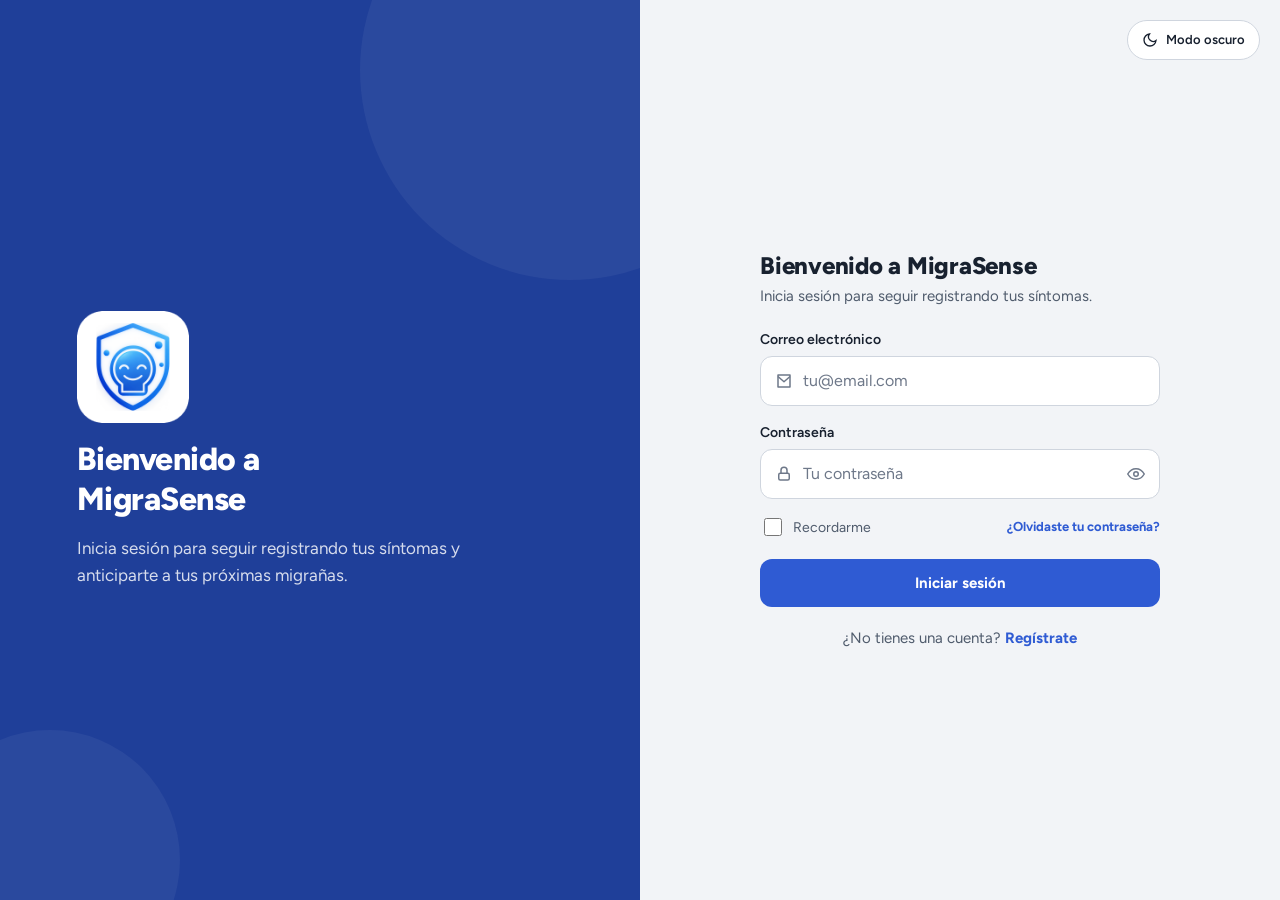
==== commit 077fbab5: "correccion en ux del sistema" ====
--- a/index.html
+++ b/index.html
@@ -6,7 +6,7 @@
 <meta name="viewport" content="width=device-width, initial-scale=1.0">
 <link rel="icon" href="assets/img/favicon-32.png">
 <link rel="manifest" href="manifest.webmanifest">
-<meta name="theme-color" content="#4a5c82">
+<meta name="theme-color" content="#f2f4f7" media="(prefers-color-scheme: light)"><meta name="theme-color" content="#11151b" media="(prefers-color-scheme: dark)">
 <link rel="stylesheet" href="css/style.css">
 <script>
 (function(){
--- a/css/style.css
+++ b/css/style.css
@@ -1,1677 +1,976 @@
 /* ===================================================================
-   MigraSense — Sistema de diseño
+   MigraSense — Sistema de diseño (v3)
+
+   Idea central: una interfaz tranquila para personas sensibles a la luz.
+   - Superficies sin brillos ni degradados animados; el azul de la marca
+     se usa solo para acciones y para marcar dónde estás.
+   - Jerarquía con tipografía y espacio, no con sombras ni colores.
+   - Movimiento solo como respuesta a lo que haces (abrir, elegir, guardar).
+   - Celular primero; tablet y PC reutilizan los mismos componentes.
+
+   Puntos de quiebre:  < 640 celular · 640–1023 tablet · ≥ 1024 PC
+   Los nombres de las variables antiguas (--primary, --orange, --card…)
+   se conservan porque el JavaScript los usa.
    =================================================================== */
 
-@import url('https://fonts.googleapis.com/css2?family=Poppins:wght@400;500;600;700;800&family=Nunito:wght@400;500;600;700&display=swap');
-
+@import url('https://fonts.googleapis.com/css2?family=Figtree:wght@400;500;600;700;800&display=swap');
+
+/* ---------- Tokens: modo claro ---------- */
 :root{
-  /* Paleta */
-  --bg-grad-1:#eef1fc;
-  --bg-grad-2:#e1e6fb;
-  --bg-grad-3:#eef4fb;
-
-  --primary:#4a5c82;
-  --primary-dark:#323e5c;
-  --primary-light:#7c8ac9;
-
-  --accent:#8b9dfb;
-  --accent-soft:#eef0ff;
-  --accent-strong:#6c7fe8;
-
-  --orange:#f2994a;
-  --orange-soft:#fff1e3;
-  --success:#4fb787;
-  --success-soft:#e7f7f0;
-  --danger:#ef6f6c;
-  --danger-soft:#fdeceb;
+  --bg:#f2f4f7;
+  --bg-grad-1:#f2f4f7; --bg-grad-2:#f2f4f7; --bg-grad-3:#f2f4f7;
 
   --card:#ffffff;
-  --card-alt:#f5f7fe;
-  --border:#e4e8f7;
-
-  --text:#2e3a59;
-  --text-muted:#7c88a3;
-  --text-faint:#a7b0c7;
-
-  --radius-xl:28px;
-  --radius-lg:22px;
-  --radius-md:16px;
-  --radius-sm:12px;
-  --radius-pill:999px;
-
-  --shadow-sm:0 4px 14px rgba(74,92,130,.08);
-  --shadow-md:0 12px 30px rgba(74,92,130,.12);
-  --shadow-btn:0 10px 22px rgba(74,92,130,.28);
-
-  --font-head:'Poppins', sans-serif;
-  --font-body:'Nunito', sans-serif;
-}
-
+  --card-alt:#f6f7f9;
+  --border:#e2e6ec;
+  --border-strong:#cfd5de;
+
+  --text:#18212f;
+  --text-muted:#4f5b6c;
+  --text-faint:#6e7889;
+
+  --primary:#2f5bd3;          /* azul de la marca: acciones y lugar actual */
+  --primary-dark:#1f3f99;
+  --primary-light:#5b7fe0;
+  --on-primary:#ffffff;
+  --accent:#5b7fe0;
+  --accent-soft:#eaf0fc;
+  --accent-strong:#2f5bd3;
+
+  --orange:#b8741a;  --orange-soft:#fbf1e1;    /* riesgo moderado / episodios */
+  --success:#2d8562; --success-soft:#e4f2eb;   /* riesgo bajo */
+  --danger:#be4335;  --danger-soft:#fbe9e6;    /* riesgo alto / borrar */
+
+  --radius-xl:20px; --radius-lg:16px; --radius-md:12px; --radius-sm:10px; --radius-pill:999px;
+
+  --shadow-sm:0 1px 2px rgba(16,24,40,.05);
+  --shadow-md:0 8px 24px rgba(16,24,40,.08);
+  --shadow-pop:0 16px 40px rgba(16,24,40,.16);
+  --shadow-btn:none;
+
+  --font-head:'Figtree', system-ui, -apple-system, 'Segoe UI', Roboto, sans-serif;
+  --font-body:'Figtree', system-ui, -apple-system, 'Segoe UI', Roboto, sans-serif;
+
+  --side-w:256px;
+  --bar-h:60px;
+  --nav-h:68px;
+  --gutter:16px;
+  color-scheme:light;
+}
+
+/* ---------- Tokens: modo oscuro (menos brillo, mismo contraste de lectura) ---------- */
+html[data-theme="dark"]{
+  --bg:#11151b;
+  --bg-grad-1:#11151b; --bg-grad-2:#11151b; --bg-grad-3:#11151b;
+  --card:#192029;
+  --card-alt:#1f2733;
+  --border:#2b3442;
+  --border-strong:#3a4555;
+  --text:#e6eaf0;
+  --text-muted:#a7b0be;
+  --text-faint:#8b95a5;
+  --primary:#86a5f2;          /* texto, enlaces y bordes */
+  --primary-dark:#a9c0f7;
+  --primary-light:#9fb7f5;
+  --on-primary:#0f1520;
+  --fill:#3d5ec4;             /* botones llenos: azul profundo, sin deslumbrar */
+  --fill-hover:#4a6bd0;
+  --accent:#86a5f2;
+  --accent-soft:#1e2a44;
+  --accent-strong:#86a5f2;
+  --orange:#e0a24a;  --orange-soft:rgba(224,162,74,.14);
+  --success:#5bc195; --success-soft:rgba(91,193,149,.14);
+  --danger:#ee7b6e;  --danger-soft:rgba(238,123,110,.14);
+  --shadow-sm:0 1px 2px rgba(0,0,0,.3);
+  --shadow-md:0 8px 24px rgba(0,0,0,.35);
+  --shadow-pop:0 16px 40px rgba(0,0,0,.5);
+  color-scheme:dark;
+}
+
+/* Botones llenos en modo oscuro: tono profundo con texto blanco */
+html[data-theme="dark"] .btn-primary,
+html[data-theme="dark"] .action-main,
+html[data-theme="dark"] .nav-cta-dot{ background:var(--fill); border-color:var(--fill); color:#fff; }
+html[data-theme="dark"] .btn-primary:hover,
+html[data-theme="dark"] .action-main:hover{ background:var(--fill-hover); border-color:var(--fill-hover); }
+html[data-theme="dark"] .action-main .action-ico{ background:rgba(255,255,255,.14); color:#fff; }
+
+/* ---------- Base ---------- */
 *,*::before,*::after{ box-sizing:border-box; }
-html,body{ height:100%; }
+html{ -webkit-text-size-adjust:100%; text-size-adjust:100%; background:var(--bg); }
 body{
-  margin:0;
-  font-family:var(--font-body);
-  color:var(--text);
-  background:
-    radial-gradient(circle at 15% 0%, #f4f0fb 0%, transparent 45%),
-    radial-gradient(circle at 90% 10%, #e7f0fb 0%, transparent 40%),
-    linear-gradient(160deg, var(--bg-grad-1), var(--bg-grad-2) 55%, var(--bg-grad-3));
-  min-height:100vh;
+  margin:0; min-height:100vh; min-height:100dvh;
+  font-family:var(--font-body); font-size:.9375rem; line-height:1.5;
+  color:var(--text); background:var(--bg);
   -webkit-font-smoothing:antialiased;
-}
-h1,h2,h3,h4{ font-family:var(--font-head); color:var(--text); margin:0; }
+  overflow-x:hidden;
+}
+h1,h2,h3,h4{ font-family:var(--font-head); color:var(--text); margin:0; line-height:1.25; font-weight:700; }
 p{ margin:0; }
 a{ color:inherit; text-decoration:none; }
-button{ font-family:var(--font-body); cursor:pointer; }
+button{ font:inherit; color:inherit; cursor:pointer; }
 ul{ margin:0; padding:0; list-style:none; }
 img{ max-width:100%; display:block; }
-input,select,textarea{ font-family:var(--font-body); }
-
-/* ---------- Contenedor tipo "app" centrado ---------- */
-.app-shell{
-  max-width:460px;
-  margin:0 auto;
-  min-height:100vh;
-  position:relative;
-  padding-bottom:96px;
-  background:transparent;
-}
-.app-shell.no-nav{ padding-bottom:36px; }
-
-@media (min-width:560px){
-  .app-shell{
-    margin:28px auto;
-    min-height:calc(100vh - 56px);
-    border-radius:36px;
-    box-shadow:0 30px 70px rgba(50,62,92,.18);
-    overflow:hidden;
-    background:linear-gradient(160deg, var(--bg-grad-1), var(--bg-grad-2) 55%, var(--bg-grad-3));
-  }
-}
-
+input,select,textarea{ font:inherit; color:inherit; }
+[hidden]{ display:none !important; }
+svg{ flex:none; }
+
+/* Foco visible y consistente para teclado */
+:where(a,button,input,select,textarea,summary,[tabindex]):focus-visible{
+  outline:2px solid var(--primary); outline-offset:2px; border-radius:6px;
+}
+.chip:has(input:focus-visible), .option-card:has(input:focus-visible){ outline:2px solid var(--primary); outline-offset:2px; }
+.switch input:focus-visible + .slider{ outline:2px solid var(--primary); outline-offset:2px; }
+
+/* Utilidades usadas en el HTML/JS */
+.mt-8{ margin-top:8px; } .mt-16{ margin-top:16px; } .mt-24{ margin-top:24px; }
+.center{ text-align:center; }
+.muted{ color:var(--text-muted); }
+.small{ font-size:.8125rem; }
+
+/* =====================================================================
+   ARMAZÓN DE LA APP
+   ===================================================================== */
+.app-shell{ min-height:100vh; min-height:100dvh; }
 .screen{
-  padding:28px 24px 24px;
-}
-.screen-tight{ padding:20px; }
-
-/* ---------- Marca / logo ---------- */
-.brand{
-  display:flex;
-  flex-direction:column;
-  align-items:center;
-  gap:10px;
-  text-align:center;
-}
-.brand img{ width:104px; height:auto; }
-.brand-name{
-  font-family:var(--font-head);
-  font-weight:800;
-  font-size:1.7rem;
-}
-.brand-name span{ color:var(--accent-strong); }
-.brand-tag{ color:var(--text-muted); font-size:.85rem; margin-top:2px; }
-
-.logo-sm{ display:flex; align-items:center; gap:8px; }
-.logo-sm img{ width:34px; }
-.logo-sm strong{ font-family:var(--font-head); font-size:1.05rem; }
-.logo-sm strong span{ color:var(--accent-strong); }
+  width:100%; max-width:1180px; margin:0 auto;
+  padding:20px var(--gutter) calc(var(--nav-h) + 28px + env(safe-area-inset-bottom));
+}
+
+/* Logo */
+.logo-sm{ display:flex; align-items:center; gap:10px; }
+.logo-sm img{ width:32px; height:32px; }
+.logo-sm strong{ font-family:var(--font-head); font-size:1.0625rem; font-weight:800; letter-spacing:-.01em; }
+.logo-sm strong span{ color:var(--primary); }
+
+/* ---------- Barra superior (celular y tablet) ---------- */
+.app-bar{
+  position:sticky; top:0; z-index:40;
+  height:calc(var(--bar-h) + env(safe-area-inset-top));
+  padding:env(safe-area-inset-top) var(--gutter) 0;
+  display:flex; align-items:center; justify-content:space-between;
+  background:color-mix(in srgb, var(--bg) 88%, transparent);
+  -webkit-backdrop-filter:saturate(1.4) blur(10px); backdrop-filter:saturate(1.4) blur(10px);
+  border-bottom:1px solid transparent;
+}
+.account-wrap{ position:relative; }
+.account-btn{
+  width:40px; height:40px; padding:0; border-radius:50%;
+  border:1px solid var(--border); background:var(--card); overflow:hidden;
+}
+.account-btn img{ width:100%; height:100%; object-fit:cover; }
+.account-menu{
+  position:absolute; right:0; top:calc(100% + 8px); width:min(280px, calc(100vw - 32px));
+  background:var(--card); border:1px solid var(--border); border-radius:var(--radius-lg);
+  box-shadow:var(--shadow-pop); padding:6px; z-index:70;
+}
+.account-menu-head{ padding:12px 12px 10px; border-bottom:1px solid var(--border); margin-bottom:6px; min-width:0; }
+.account-menu-head strong{ display:block; font-weight:700; overflow:hidden; text-overflow:ellipsis; white-space:nowrap; }
+.account-menu-head small{ display:block; color:var(--text-muted); font-size:.8125rem; overflow:hidden; text-overflow:ellipsis; white-space:nowrap; }
+.menu-row{
+  display:flex; align-items:center; gap:12px; width:100%;
+  min-height:44px; padding:8px 12px; border:0; border-radius:var(--radius-sm);
+  background:transparent; text-align:left; font-weight:500; cursor:pointer;
+}
+.menu-row svg{ width:20px; height:20px; color:var(--text-muted); }
+.menu-row span:not(.switch):not(.slider){ flex:1; }
+.menu-row:hover{ background:var(--card-alt); }
+.menu-logout{ color:var(--danger); border-top:1px solid var(--border); border-radius:0 0 var(--radius-sm) var(--radius-sm); margin-top:6px; }
+.menu-logout svg{ color:var(--danger); }
+
+/* ---------- Barra inferior (celular y tablet) ---------- */
+.bottom-nav{
+  position:fixed; left:0; right:0; bottom:0; z-index:50;
+  display:grid; grid-template-columns:repeat(5,1fr);
+  height:calc(var(--nav-h) + env(safe-area-inset-bottom));
+  padding:6px 4px env(safe-area-inset-bottom);
+  background:var(--card); border-top:1px solid var(--border);
+}
+.nav-item{
+  display:flex; flex-direction:column; align-items:center; justify-content:center; gap:3px;
+  min-width:0; border-radius:var(--radius-sm);
+  color:var(--text-faint); font-size:.6875rem; font-weight:600;
+  transition:color .15s ease, background .15s ease;
+}
+.nav-item svg{ width:22px; height:22px; }
+.nav-item.active{ color:var(--primary); }
+.nav-item:hover{ color:var(--text); }
+.nav-item.active:hover{ color:var(--primary); }
+.nav-cta{ color:var(--text-muted); }
+.nav-cta-dot{
+  width:40px; height:30px; border-radius:var(--radius-pill);
+  display:flex; align-items:center; justify-content:center;
+  background:var(--primary); color:var(--on-primary);
+}
+.nav-cta-dot svg{ width:20px; height:20px; }
+.nav-cta.active .nav-cta-dot{ box-shadow:0 0 0 3px var(--accent-soft); }
+
+/* ---------- Barra lateral (PC) ---------- */
+.side-nav{ display:none; }
+
+/* ---------- Cabecera de cada página ---------- */
+.page-head{ display:flex; align-items:flex-start; justify-content:space-between; gap:16px; margin:4px 0 20px; flex-wrap:wrap; }
+.page-head > div{ min-width:0; flex:1 1 260px; }
+.page-title{ font-size:1.5rem; font-weight:800; letter-spacing:-.015em; }
+.page-sub{ color:var(--text-muted); margin-top:4px; max-width:60ch; }
+.page-head .back-btn + div{ flex:1; }
+.page-head:has(.back-btn){ flex-wrap:nowrap; align-items:center; }
+
+.section-title{ font-size:1.0625rem; font-weight:700; margin:28px 0 4px; }
+.section-sub{ color:var(--text-muted); font-size:.875rem; margin-bottom:12px; }
+.card-title{ font-size:.9375rem; font-weight:700; margin-bottom:8px; }
+
+.back-btn{
+  width:40px; height:40px; border-radius:50%; flex:none;
+  display:flex; align-items:center; justify-content:center;
+  background:var(--card); border:1px solid var(--border); color:var(--text);
+}
+.back-btn svg{ width:20px; height:20px; }
+.back-btn:hover{ background:var(--card-alt); }
+
+/* =====================================================================
+   COMPONENTES
+   ===================================================================== */
 
 /* ---------- Botones ---------- */
 .btn{
   display:inline-flex; align-items:center; justify-content:center; gap:8px;
-  width:100%;
-  padding:15px 20px;
-  border-radius:var(--radius-pill);
-  border:none;
-  font-family:var(--font-head);
-  font-weight:600;
-  font-size:.98rem;
-  transition:transform .15s ease, box-shadow .15s ease, opacity .15s ease;
-}
-.btn:active{ transform:scale(.98); }
-.btn-primary{
-  background:linear-gradient(135deg, var(--primary), var(--primary-dark));
-  color:#fff;
-  box-shadow:var(--shadow-btn);
-}
-.btn-primary:disabled{ opacity:.5; box-shadow:none; cursor:not-allowed; }
-.btn-outline{
-  background:#fff;
-  color:var(--primary);
-  border:1.5px solid var(--border);
-}
-.btn-ghost{
-  background:transparent;
-  color:var(--primary);
-  font-weight:700;
-}
-.btn-sm{ width:auto; padding:9px 18px; font-size:.85rem; }
-.btn-danger{ background:linear-gradient(135deg, var(--danger), #d9534f); color:#fff; }
-
+  width:100%; min-height:48px; padding:12px 20px;
+  border-radius:var(--radius-md); border:1px solid transparent;
+  font-family:var(--font-head); font-weight:700; font-size:.9375rem; line-height:1.2;
+  text-align:center; cursor:pointer;
+  transition:background .15s ease, border-color .15s ease, color .15s ease, transform .1s ease;
+}
+.btn svg{ width:18px; height:18px; }
+.btn:active{ transform:translateY(1px); }
+.btn-primary{ background:var(--primary); color:var(--on-primary); }
+.btn-primary:hover{ background:var(--primary-dark); }
+.btn-outline{ background:var(--card); color:var(--text); border-color:var(--border-strong); }
+.btn-outline:hover{ background:var(--card-alt); }
+.btn-ghost{ background:transparent; color:var(--primary); }
+.btn-ghost:hover{ background:var(--accent-soft); }
+.btn-danger{ background:var(--danger); color:#fff; }
+html[data-theme="dark"] .btn-danger{ color:#1a0f0d; }
+.btn-danger:hover{ filter:brightness(.94); }
+.btn-sm{ width:auto; min-height:40px; padding:8px 16px; font-size:.875rem; border-radius:var(--radius-sm); }
+.btn:disabled, .btn[aria-busy="true"]{ opacity:.6; cursor:not-allowed; pointer-events:none; }
 .btn-row{ display:flex; gap:12px; }
 .btn-row .btn{ flex:1; }
+.link-btn{ background:none; border:0; padding:0; color:var(--primary); font-weight:600; font-size:.875rem; cursor:pointer; text-decoration:underline; text-underline-offset:3px; }
+
+/* ---------- Tarjetas ---------- */
+.card{ background:var(--card); border:1px solid var(--border); border-radius:var(--radius-lg); padding:20px; min-width:0; }
+.card-soft{ background:var(--card-alt); }
 
 /* ---------- Campos de formulario ---------- */
-.field{ margin-bottom:16px; }
-.field label{
-  display:block;
-  font-family:var(--font-head);
-  font-weight:600;
-  font-size:.82rem;
-  color:var(--primary);
-  margin-bottom:7px;
-}
+.field{ margin-bottom:16px; min-width:0; }
+.field label, .switch-line label{ display:block; font-weight:600; font-size:.875rem; color:var(--text); margin-bottom:6px; }
 .input-wrap{
-  display:flex;
-  align-items:center;
-  gap:10px;
-  background:var(--card-alt);
-  border:1.5px solid transparent;
-  border-radius:var(--radius-md);
-  padding:13px 16px;
-  transition:border-color .15s ease, background .15s ease;
-}
-.input-wrap:focus-within{ border-color:var(--accent); background:#fff; }
-.input-wrap svg{ flex:none; color:var(--primary-light); }
-.input-wrap input{
-  border:none; outline:none; background:transparent;
-  width:100%; font-size:.95rem; color:var(--text);
-}
-.input-wrap input::placeholder{ color:var(--text-faint); }
-.toggle-eye{ cursor:pointer; color:var(--text-faint); background:none; border:none; padding:0; display:flex; }
-.field-error{ color:var(--danger); font-size:.78rem; margin-top:6px; display:none; }
+  display:flex; align-items:center; gap:10px; width:100%; min-height:48px;
+  background:var(--card); border:1px solid var(--border-strong); border-radius:var(--radius-md);
+  padding:0 14px; transition:border-color .15s ease, box-shadow .15s ease;
+}
+.input-wrap:focus-within{ border-color:var(--primary); box-shadow:0 0 0 3px var(--accent-soft); }
+.input-wrap svg{ width:18px; height:18px; color:var(--text-faint); }
+.input-wrap input{ flex:1 1 auto; min-width:0; width:100%; border:0; outline:none; background:transparent; padding:12px 0; font-size:1rem; }
+.input-wrap input::placeholder, textarea::placeholder{ color:var(--text-faint); }
+.input-wrap input:focus-visible{ outline:none; }
+.toggle-eye{ display:flex; padding:6px; margin-right:-6px; background:none; border:0; color:var(--text-faint); border-radius:8px; }
+.toggle-eye:hover{ color:var(--text); }
+.field-error{ color:var(--danger); font-size:.8125rem; margin-top:6px; display:none; }
 .field.has-error .input-wrap{ border-color:var(--danger); }
 .field.has-error .field-error{ display:block; }
+.field-hint{ color:var(--text-muted); font-size:.8125rem; margin-top:6px; }
+.f-label{ display:block; margin:14px 0 6px; font-size:.875rem; font-weight:600; }
+.f-input{ width:100%; min-height:44px; padding:10px 12px; border-radius:var(--radius-md); border:1px solid var(--border-strong); background:var(--card); color:var(--text); }
+.textarea-wrap{ background:var(--card); border:1px solid var(--border-strong); border-radius:var(--radius-md); padding:12px 14px; transition:border-color .15s ease, box-shadow .15s ease; }
+.textarea-wrap:focus-within{ border-color:var(--primary); box-shadow:0 0 0 3px var(--accent-soft); }
+.textarea-wrap textarea{ width:100%; min-height:88px; border:0; outline:none; background:transparent; resize:vertical; font-size:1rem; }
+.textarea-wrap textarea:focus-visible{ outline:none; }
 
 .pw-strength{ margin-top:8px; display:none; }
 .field.show-strength .pw-strength{ display:block; }
-.pw-strength-bar{ display:flex; gap:5px; height:5px; }
-.pw-strength-bar span{ flex:1; border-radius:var(--radius-pill); background:var(--border); transition:background .15s ease; }
-.pw-strength-label{ font-size:.75rem; margin-top:5px; font-weight:600; color:var(--text-faint); }
+.pw-strength-bar{ display:flex; gap:4px; height:4px; }
+.pw-strength-bar span{ flex:1; border-radius:var(--radius-pill); background:var(--border); }
+.pw-strength-label{ font-size:.8125rem; margin-top:6px; font-weight:600; color:var(--text-muted); }
 .pw-strength.weak .pw-strength-bar span:nth-child(1){ background:var(--danger); }
 .pw-strength.weak .pw-strength-label{ color:var(--danger); }
-.pw-strength.medium .pw-strength-bar span:nth-child(1),
-.pw-strength.medium .pw-strength-bar span:nth-child(2){ background:var(--orange); }
+.pw-strength.medium .pw-strength-bar span:nth-child(-n+2){ background:var(--orange); }
 .pw-strength.medium .pw-strength-label{ color:var(--orange); }
 .pw-strength.strong .pw-strength-bar span{ background:var(--success); }
 .pw-strength.strong .pw-strength-label{ color:var(--success); }
-.field-hint{ color:var(--text-faint); font-size:.75rem; margin-top:6px; }
-
-.checkbox-row{ display:flex; align-items:flex-start; gap:10px; margin:14px 0 20px; }
-.checkbox-row input{ margin-top:3px; width:17px; height:17px; accent-color:var(--primary); }
-.checkbox-row label{ font-size:.82rem; color:var(--text-muted); line-height:1.4; }
-.checkbox-row a{ color:var(--accent-strong); font-weight:600; }
-
-.switch-line label{ display:block; font-family:var(--font-head); font-weight:600; font-size:.82rem; color:var(--primary); margin-bottom:7px;}
-
-.foot-link{ text-align:center; margin-top:18px; font-size:.88rem; color:var(--text-muted); }
-.foot-link a{ color:var(--accent-strong); font-weight:700; }
-
-.divider-text{
-  display:flex; align-items:center; gap:12px;
-  color:var(--text-faint); font-size:.78rem; margin:18px 0;
-}
+
+.checkbox-row{ display:flex; align-items:center; gap:10px; margin:4px 0 20px; flex-wrap:wrap; }
+.checkbox-row input{ width:18px; height:18px; accent-color:var(--primary); }
+.checkbox-row label{ font-size:.875rem; color:var(--text-muted); }
+.checkbox-row a{ color:var(--primary); font-weight:600; }
+.foot-link{ text-align:center; margin-top:20px; font-size:.9375rem; color:var(--text-muted); }
+.foot-link a{ color:var(--primary); font-weight:700; }
+.divider-text{ display:flex; align-items:center; gap:12px; color:var(--text-faint); font-size:.8125rem; margin:18px 0; }
 .divider-text::before,.divider-text::after{ content:""; flex:1; height:1px; background:var(--border); }
 
-.back-btn{
-  width:40px; height:40px; border-radius:50%;
-  background:#fff; box-shadow:var(--shadow-sm);
-  display:flex; align-items:center; justify-content:center;
-  border:none; color:var(--primary); flex:none;
-}
-
-/* ---------- Tarjetas ---------- */
-.card{
-  background:var(--card);
-  border-radius:var(--radius-lg);
-  padding:20px;
-  box-shadow:var(--shadow-sm);
-}
-.card-soft{ background:var(--card-alt); }
-
-/* ---------- Top bar del dashboard ---------- */
-.topbar{
-  display:flex; align-items:center; justify-content:space-between;
-  margin-bottom:18px;
-}
-.avatar{
-  width:42px; height:42px; border-radius:50%;
-  background:linear-gradient(135deg, var(--accent), var(--primary));
-  color:#fff; display:flex; align-items:center; justify-content:center;
-  font-family:var(--font-head); font-weight:700; font-size:1rem;
-  box-shadow:var(--shadow-sm);
-}
-.greeting{ font-size:.8rem; color:var(--text-muted); }
-.greeting strong{ display:block; font-family:var(--font-head); color:var(--text); font-size:1.15rem; font-weight:700; }
-
-/* ---------- Tarjeta de predicción ---------- */
-.predict-card{
-  background:linear-gradient(135deg,#dfe6ff,#eef3ff 60%, #f7f5ff);
-  border-radius:var(--radius-xl);
-  padding:22px;
-  position:relative;
-  overflow:hidden;
-  margin-bottom:20px;
-  box-shadow:var(--shadow-md);
-}
-.predict-badge{
-  display:inline-flex; align-items:center; gap:6px;
-  background:rgba(255,255,255,.7);
-  padding:5px 12px; border-radius:var(--radius-pill);
-  font-size:.72rem; font-weight:700; color:var(--accent-strong);
-  margin-bottom:12px;
-}
-.predict-badge .dot{ width:6px; height:6px; border-radius:50%; background:var(--accent-strong); }
-.predict-row{ display:flex; align-items:center; justify-content:space-between; gap:10px; }
-.predict-title{ font-size:1.18rem; font-weight:700; line-height:1.3; max-width:230px; }
-.predict-title em{ font-style:normal; color:var(--orange); }
-.predict-desc{ font-size:.82rem; color:var(--text-muted); margin-top:6px; max-width:230px; }
-.predict-icon{ width:84px; height:84px; flex:none; overflow:visible; }
-.risk-bar{ height:8px; border-radius:var(--radius-pill); background:rgba(255,255,255,.7); margin-top:16px; overflow:hidden; }
-.risk-bar-fill{ height:100%; border-radius:var(--radius-pill); background:linear-gradient(90deg, var(--orange), #ffd08a); transition:width .6s cubic-bezier(.22,.68,.36,1); }
-
-/* ---------- Grid acciones rápidas ---------- */
-.section-title{ font-family:var(--font-head); font-weight:700; font-size:.95rem; margin:22px 0 12px; }
-.quick-grid{ display:grid; grid-template-columns:1fr 1fr; gap:12px; }
-.quick-item{
-  background:var(--card); border-radius:var(--radius-md);
-  padding:15px; box-shadow:var(--shadow-sm);
-  display:flex; flex-direction:column; gap:10px;
-  transition:transform .15s ease;
-}
-.quick-item:active{ transform:scale(.97); }
-.quick-icon{
-  width:38px; height:38px; border-radius:12px;
-  display:flex; align-items:center; justify-content:center;
-  color:#fff;
-}
-.quick-title{ font-family:var(--font-head); font-weight:700; font-size:.86rem; }
-.quick-sub{ font-size:.72rem; color:var(--text-muted); }
-
-.banner-detect{
-  margin-top:18px;
-  background:linear-gradient(135deg, var(--primary-dark), var(--accent-strong));
-  border-radius:var(--radius-lg);
-  padding:16px 18px;
-  display:flex; align-items:center; gap:14px;
-  color:#fff; box-shadow:var(--shadow-md);
-}
-.banner-detect .txt{ flex:1; }
-.banner-detect .txt b{ display:block; font-family:var(--font-head); font-size:.92rem; }
-.banner-detect .txt span{ font-size:.75rem; opacity:.85; }
-.banner-detect .go{
-  width:36px; height:36px; border-radius:50%; background:rgba(255,255,255,.2);
-  display:flex; align-items:center; justify-content:center; flex:none;
-}
-
-.two-col{ display:grid; grid-template-columns:1fr 1fr; gap:12px; margin-top:16px; }
-.mini-card{ background:var(--card); border-radius:var(--radius-md); padding:14px; box-shadow:var(--shadow-sm); }
-.mini-card h4{ font-size:.8rem; margin-bottom:10px; display:flex; align-items:center; gap:6px; }
-.mini-list li{ display:flex; align-items:center; justify-content:space-between; font-size:.76rem; padding:6px 0; border-bottom:1px dashed var(--border); }
-.mini-list li:last-child{ border-bottom:none; }
-.mini-dot{ width:8px; height:8px; border-radius:50%; margin-right:6px; display:inline-block; }
-
-.switch{ position:relative; width:38px; height:22px; flex:none; }
-.switch input{ opacity:0; width:0; height:0; }
-.switch .slider{ position:absolute; inset:0; background:var(--border); border-radius:var(--radius-pill); transition:.2s; }
-.switch .slider::before{ content:""; position:absolute; width:16px; height:16px; left:3px; top:3px; background:#fff; border-radius:50%; transition:.2s; box-shadow:0 1px 3px rgba(0,0,0,.2); }
+/* ---------- Interruptor ---------- */
+.switch{ position:relative; display:inline-block; width:44px; height:26px; flex:none; }
+.switch input{ position:absolute; inset:0; width:100%; height:100%; margin:0; opacity:0; cursor:pointer; z-index:1; }
+.switch .slider{ position:absolute; inset:0; background:var(--border-strong); border-radius:var(--radius-pill); transition:background .2s ease; }
+.switch .slider::before{ content:""; position:absolute; width:20px; height:20px; left:3px; top:3px; background:#fff; border-radius:50%; transition:transform .2s ease; box-shadow:0 1px 2px rgba(0,0,0,.25); }
 .switch input:checked + .slider{ background:var(--primary); }
-.switch input:checked + .slider::before{ transform:translateX(16px); }
-
-/* ---------- Barra de navegación inferior ---------- */
-.bottom-nav{
-  position:absolute; left:0; right:0; bottom:0;
-  background:#fff;
-  border-top:1px solid var(--border);
-  display:flex; justify-content:space-around;
-  padding:10px 8px 14px;
-  border-radius:26px 26px 0 0;
-  box-shadow:0 -10px 30px rgba(74,92,130,.08);
-}
-.nav-item{
-  display:flex; flex-direction:column; align-items:center; gap:4px;
-  color:var(--text-faint); font-size:.66rem; font-weight:700;
-  padding:4px 10px; border-radius:12px;
-}
-.nav-item svg{ width:20px; height:20px; }
-.nav-item.active{ color:var(--primary); }
-.nav-item.active svg{ color:var(--primary); }
-
-/* ---------- Onboarding ---------- */
-.onb-header{ display:flex; align-items:center; gap:14px; margin-bottom:22px; }
-.onb-progress-label{ font-size:.8rem; color:var(--text-muted); font-weight:700; }
-.progress-track{ flex:1; height:6px; background:var(--border); border-radius:var(--radius-pill); overflow:hidden; }
-.progress-fill{ height:100%; width:0%; background:linear-gradient(90deg, var(--accent-strong), var(--primary)); transition:width .35s ease; }
-.skip-link{ font-size:.8rem; color:var(--text-muted); font-weight:700; flex:none; }
-
-.onb-illustration{ display:flex; justify-content:center; margin:6px 0 20px; }
-.onb-illustration svg{ width:180px; height:180px; }
-
-.onb-question{ font-family:var(--font-head); font-weight:700; font-size:1.28rem; line-height:1.35; margin-bottom:6px; }
-.onb-help{ color:var(--text-muted); font-size:.85rem; margin-bottom:20px; }
-
-.option-list{ display:flex; flex-direction:column; gap:12px; }
+.switch input:checked + .slider::before{ transform:translateX(18px); }
+html[data-theme="dark"] .switch input:checked + .slider::before{ background:#0f1520; }
+
+/* ---------- Chips y tarjetas de opción ---------- */
+.chip-grid{ display:flex; flex-wrap:wrap; gap:8px; }
+.chip{
+  position:relative; display:inline-flex; align-items:center; gap:6px;
+  min-height:40px; padding:8px 14px; border-radius:var(--radius-pill);
+  background:var(--card); border:1px solid var(--border-strong);
+  font-weight:600; font-size:.875rem; color:var(--text); cursor:pointer;
+  transition:background .15s ease, border-color .15s ease, color .15s ease;
+}
+.chip input{ position:absolute; opacity:0; width:1px; height:1px; margin:0; pointer-events:none; }
+.chip:hover{ border-color:var(--primary); }
+.chip.selected{ background:var(--accent-soft); border-color:var(--primary); color:var(--primary-dark); }
+html[data-theme="dark"] .chip.selected{ color:var(--text); }
+.chip.selected::before{
+  content:""; width:14px; height:14px; margin-left:-2px;
+  background:currentColor;
+  -webkit-mask:url('data:image/svg+xml;utf8,<svg xmlns="http://www.w3.org/2000/svg" viewBox="0 0 24 24" fill="none" stroke="black" stroke-width="3" stroke-linecap="round" stroke-linejoin="round"><path d="M5 12.5l4.5 4.5L19 7.5"/></svg>') center/contain no-repeat;
+          mask:url('data:image/svg+xml;utf8,<svg xmlns="http://www.w3.org/2000/svg" viewBox="0 0 24 24" fill="none" stroke="black" stroke-width="3" stroke-linecap="round" stroke-linejoin="round"><path d="M5 12.5l4.5 4.5L19 7.5"/></svg>') center/contain no-repeat;
+}
+
+.option-list{ display:flex; flex-direction:column; gap:10px; }
 .option-card{
-  display:flex; align-items:center; gap:14px;
-  background:var(--card); border:1.6px solid var(--border);
-  border-radius:var(--radius-md); padding:14px 16px;
-  transition:border-color .15s ease, background .15s ease;
-}
-.option-card input{ display:none; }
-.option-card .oc-icon{
-  width:40px; height:40px; border-radius:12px; flex:none;
-  background:var(--accent-soft); color:var(--primary);
-  display:flex; align-items:center; justify-content:center;
-}
-.option-card .oc-text{ flex:1; font-weight:700; font-size:.9rem; }
-.option-card .oc-check{
-  width:22px; height:22px; border-radius:50%; border:2px solid var(--border);
-  flex:none; display:flex; align-items:center; justify-content:center;
-}
-.option-card.multi .oc-check{ border-radius:7px; }
-.option-card.selected{ border-color:var(--accent-strong); background:var(--accent-soft); }
-.option-card.selected .oc-check{ background:var(--accent-strong); border-color:var(--accent-strong); }
+  position:relative; display:flex; align-items:center; gap:12px;
+  min-height:56px; padding:12px 14px;
+  background:var(--card); border:1px solid var(--border-strong); border-radius:var(--radius-md);
+  cursor:pointer; transition:border-color .15s ease, background .15s ease;
+}
+.option-card input{ position:absolute; opacity:0; width:1px; height:1px; margin:0; pointer-events:none; }
+.option-card:hover{ border-color:var(--primary); }
+.option-card .oc-icon{ width:36px; height:36px; border-radius:var(--radius-sm); flex:none; background:var(--accent-soft); color:var(--primary); display:flex; align-items:center; justify-content:center; }
+.option-card .oc-text{ flex:1; font-weight:600; font-size:.9375rem; min-width:0; }
+.option-card .oc-check{ width:22px; height:22px; border-radius:50%; border:2px solid var(--border-strong); flex:none; display:flex; align-items:center; justify-content:center; }
+.option-card.multi .oc-check{ border-radius:6px; }
+.option-card .oc-check svg{ display:none; width:12px; height:12px; color:var(--on-primary); }
+.option-card.selected{ border-color:var(--primary); background:var(--accent-soft); }
+.option-card.selected .oc-check{ background:var(--primary); border-color:var(--primary); }
 .option-card.selected .oc-check svg{ display:block; }
-.option-card .oc-check svg{ display:none; width:12px; height:12px; color:#fff; }
-
-.chip-grid{ display:flex; flex-wrap:wrap; gap:10px; }
-.chip{
-  padding:11px 18px; border-radius:var(--radius-pill);
-  background:var(--card); border:1.6px solid var(--border);
-  font-weight:700; font-size:.84rem; color:var(--text-muted);
-}
-.chip input{ display:none; }
-.chip.selected{ background:var(--primary); border-color:var(--primary); color:#fff; }
-
-.scale-wrap{ margin:14px 0 8px; }
-.scale-value{
-  text-align:center; font-family:var(--font-head); font-weight:800;
-  font-size:2.4rem; color:var(--primary); margin-bottom:6px;
-}
-.scale-caption{ text-align:center; color:var(--text-muted); font-size:.82rem; margin-bottom:18px; }
+
+/* ---------- Escala (slider) ---------- */
+.scale-wrap{ margin:8px 0; }
+.scale-value{ text-align:center; font-family:var(--font-head); font-weight:800; font-size:2.25rem; line-height:1.1; color:var(--text); }
+.scale-caption{ text-align:center; color:var(--text-muted); font-size:.875rem; margin-bottom:14px; }
 input[type=range]{
-  width:100%; -webkit-appearance:none; height:8px; border-radius:var(--radius-pill);
-  background:linear-gradient(90deg, var(--success), var(--orange), var(--danger));
-  outline:none;
-}
-input[type=range]::-webkit-slider-thumb{
-  -webkit-appearance:none; width:26px; height:26px; border-radius:50%;
-  background:#fff; border:4px solid var(--primary); box-shadow:var(--shadow-sm); cursor:pointer;
-}
-input[type=range]::-moz-range-thumb{
-  width:26px; height:26px; border-radius:50%;
-  background:#fff; border:4px solid var(--primary); box-shadow:var(--shadow-sm); cursor:pointer;
-}
-.scale-labels{ display:flex; justify-content:space-between; font-size:.72rem; color:var(--text-faint); margin-top:6px; }
-
-.onb-footer{ display:flex; gap:12px; margin-top:28px; }
-.onb-footer .btn-outline{ flex:0 0 54px; padding:15px; }
-.dots{ display:flex; justify-content:center; gap:6px; margin-top:18px; }
-.dots span{ width:6px; height:6px; border-radius:50%; background:var(--border); }
-.dots span.on{ background:var(--primary); width:16px; border-radius:var(--radius-pill); }
-
-/* ---------- Tabs ---------- */
-.tabs{ display:flex; background:var(--card-alt); border-radius:var(--radius-pill); padding:4px; margin-bottom:20px; }
-.tab-btn{
-  flex:1; text-align:center; padding:11px; border:none; background:transparent;
-  border-radius:var(--radius-pill); font-weight:700; font-size:.84rem; color:var(--text-muted);
-}
-.tab-btn.active{ background:var(--primary); color:#fff; box-shadow:var(--shadow-sm); }
+  width:100%; -webkit-appearance:none; appearance:none; height:6px; border-radius:var(--radius-pill);
+  background:linear-gradient(90deg, var(--success), var(--orange) 55%, var(--danger)); outline:none;
+}
+input[type=range]::-webkit-slider-thumb{ -webkit-appearance:none; width:28px; height:28px; border-radius:50%; background:var(--card); border:3px solid var(--text); cursor:pointer; box-shadow:var(--shadow-md); }
+input[type=range]::-moz-range-thumb{ width:24px; height:24px; border-radius:50%; background:var(--card); border:3px solid var(--text); cursor:pointer; }
+.scale-labels{ display:flex; justify-content:space-between; font-size:.8125rem; color:var(--text-muted); margin-top:8px; }
+
+/* ---------- Pestañas / segmentos ---------- */
+.tabs{ display:flex; gap:4px; padding:4px; background:var(--card-alt); border:1px solid var(--border); border-radius:var(--radius-md); margin-bottom:20px; max-width:560px; }
+.tab-btn{ flex:1; min-height:42px; padding:8px 12px; border:0; border-radius:var(--radius-sm); background:transparent; font-weight:700; font-size:.875rem; color:var(--text-muted); }
+.tab-btn:hover{ color:var(--text); }
+.tab-btn.active{ background:var(--card); color:var(--text); box-shadow:var(--shadow-sm), 0 0 0 1px var(--border); }
 .tab-panel{ display:none; }
 .tab-panel.active{ display:block; }
-@media (prefers-reduced-motion:no-preference){
-  .tab-panel.active{ animation:msStepIn .35s cubic-bezier(.22,.68,.36,1) both; }
-}
-
-/* ---------- Formularios de registro ---------- */
-.form-group-title{ font-family:var(--font-head); font-weight:700; font-size:.88rem; margin:20px 0 12px; display:flex; align-items:center; gap:8px; }
-.form-group-title svg{ color:var(--primary); }
-.check-grid{ display:grid; grid-template-columns:1fr 1fr; gap:10px; }
-.textarea-wrap{ background:var(--card-alt); border-radius:var(--radius-md); padding:14px; }
-.textarea-wrap textarea{ width:100%; border:none; background:transparent; outline:none; resize:vertical; min-height:80px; font-size:.9rem; color:var(--text); }
-
-/* ---------- Historial ---------- */
-.filter-row{ display:flex; gap:8px; overflow-x:auto; padding-bottom:4px; margin-bottom:16px; }
-.filter-chip{ flex:none; padding:8px 16px; border-radius:var(--radius-pill); background:var(--card); border:1.5px solid var(--border); font-size:.78rem; font-weight:700; color:var(--text-muted); }
-.filter-chip.active{ background:var(--primary); border-color:var(--primary); color:#fff; }
-
-.record-item{ display:flex; gap:14px; background:var(--card); border-radius:var(--radius-md); padding:14px; box-shadow:var(--shadow-sm); margin-bottom:12px; }
-.record-icon{ width:44px; height:44px; border-radius:13px; flex:none; display:flex; align-items:center; justify-content:center; color:#fff; }
-.record-body{ flex:1; }
-.record-top{ display:flex; justify-content:space-between; align-items:center; }
-.record-title{ font-family:var(--font-head); font-weight:700; font-size:.88rem; }
-.record-date{ font-size:.7rem; color:var(--text-faint); }
-.record-desc{ font-size:.78rem; color:var(--text-muted); margin-top:3px; }
-.tag{ display:inline-flex; align-items:center; gap:5px; font-size:.68rem; font-weight:800; padding:3px 10px; border-radius:var(--radius-pill); margin-top:6px; }
+
+.seg{ display:inline-flex; gap:2px; padding:3px; background:var(--card-alt); border:1px solid var(--border); border-radius:var(--radius-sm); }
+.seg-btn{ border:0; background:transparent; min-height:32px; padding:4px 12px; border-radius:8px; font-weight:600; font-size:.8125rem; color:var(--text-muted); }
+.seg-btn.active{ background:var(--card); color:var(--text); box-shadow:0 0 0 1px var(--border); }
+
+.filters-bar{ display:flex; flex-wrap:wrap; justify-content:space-between; gap:8px 24px; margin-bottom:16px; }
+.filter-row{ display:flex; gap:6px; overflow-x:auto; scrollbar-width:none; }
+.filter-row::-webkit-scrollbar{ display:none; }
+.filter-chip{ flex:none; min-height:36px; padding:6px 14px; border-radius:var(--radius-pill); background:var(--card); border:1px solid var(--border-strong); font-size:.8125rem; font-weight:600; color:var(--text-muted); }
+.filter-chip:hover{ color:var(--text); }
+.filter-chip.active{ background:var(--text); border-color:var(--text); color:var(--card); }
+
+/* ---------- Avisos, toasts y ventanas ---------- */
+.toast{
+  position:fixed; left:50%; bottom:calc(var(--nav-h) + 16px + env(safe-area-inset-bottom)); transform:translate(-50%, 12px);
+  max-width:calc(100vw - 32px); display:flex; align-items:center; gap:8px;
+  background:var(--text); color:var(--card); padding:12px 18px; border-radius:var(--radius-md);
+  font-size:.875rem; font-weight:600; box-shadow:var(--shadow-pop);
+  opacity:0; pointer-events:none; transition:opacity .2s ease, transform .2s ease; z-index:999;
+}
+.toast.show{ opacity:1; transform:translate(-50%,0); }
+.app-shell.no-nav ~ .toast, body:not(:has(.bottom-nav)) .toast{ bottom:24px; }
+
+.modal-overlay{
+  position:fixed; inset:0; z-index:998; display:flex; align-items:flex-end; justify-content:center;
+  background:rgba(15,21,32,.45); opacity:0; pointer-events:none; transition:opacity .2s ease;
+}
+html[data-theme="dark"] .modal-overlay{ background:rgba(0,0,0,.6); }
+.modal-overlay.show{ opacity:1; pointer-events:auto; }
+.modal-sheet{
+  width:100%; max-width:560px; max-height:88vh; overflow-y:auto;
+  background:var(--card); border-radius:var(--radius-xl) var(--radius-xl) 0 0;
+  padding:12px 20px calc(24px + env(safe-area-inset-bottom));
+  transform:translateY(24px); transition:transform .25s ease;
+}
+.modal-overlay.show .modal-sheet{ transform:translateY(0); }
+.modal-handle{ width:40px; height:4px; background:var(--border-strong); border-radius:var(--radius-pill); margin:0 auto 16px; }
+.modal-sheet h3{ font-size:1.125rem; }
+
+.rem-banner{
+  display:flex; align-items:center; gap:12px; flex-wrap:wrap;
+  margin:0 0 20px; padding:14px 16px; border-radius:var(--radius-lg);
+  background:var(--accent-soft); border:1px solid color-mix(in srgb, var(--primary) 35%, transparent);
+}
+.rem-banner-icon{ font-size:1.25rem; line-height:1; }
+.rem-banner-body{ flex:1 1 200px; display:flex; flex-direction:column; gap:2px; min-width:0; }
+.rem-banner-body strong{ font-size:.9375rem; }
+.rem-banner-body span{ font-size:.875rem; color:var(--text-muted); }
+.rem-banner-actions{ display:flex; align-items:center; gap:8px; flex-wrap:wrap; }
+.rem-x{ border:0; background:transparent; color:var(--text-muted); font-size:1.4rem; line-height:1; width:36px; height:36px; border-radius:var(--radius-sm); }
+.rem-x:hover{ background:var(--card); }
+.rem-banner.rem-alerta{ background:var(--danger-soft); border-color:color-mix(in srgb, var(--danger) 40%, transparent); }
+.rem-banner.rem-alerta .rem-banner-body span{ color:var(--text); }
+
+.g-note{ border-radius:var(--radius-md); padding:12px 14px; font-size:.875rem; line-height:1.5; margin:12px 0; }
+.g-info{ background:var(--accent-soft); }
+.g-ok{ background:var(--success-soft); }
+.g-warn{ background:var(--orange-soft); }
+.g-bad{ background:var(--danger-soft); }
+.g-note .g-list{ margin-bottom:0; }
+
+.tag{ display:inline-flex; align-items:center; gap:4px; font-size:.75rem; font-weight:700; padding:2px 10px; border-radius:var(--radius-pill); margin-top:8px; }
 .tag-low{ background:var(--success-soft); color:var(--success); }
 .tag-mid{ background:var(--orange-soft); color:var(--orange); }
 .tag-high{ background:var(--danger-soft); color:var(--danger); }
 
-.empty-state{ text-align:center; padding:50px 20px; color:var(--text-muted); }
-.empty-state svg:not(.empty-illustration){ width:70px; height:70px; margin-bottom:14px; color:var(--text-faint); }
-
-/* ---------- Perfil ---------- */
-.profile-head{ display:flex; flex-direction:column; align-items:center; gap:10px; margin-bottom:24px; }
-.profile-avatar{
-  width:84px; height:84px; border-radius:50%;
-  background:linear-gradient(135deg, var(--accent), var(--primary));
-  color:#fff; display:flex; align-items:center; justify-content:center;
-  font-family:var(--font-head); font-weight:800; font-size:1.9rem; box-shadow:var(--shadow-md);
-}
-.settings-row{ display:flex; align-items:center; justify-content:space-between; padding:14px 4px; border-bottom:1px solid var(--border); }
-.settings-row:last-child{ border-bottom:none; }
-.settings-label{ display:flex; align-items:center; gap:12px; font-weight:700; font-size:.86rem; }
-.settings-label svg{ color:var(--primary); }
-.settings-sub{ font-size:.72rem; color:var(--text-muted); font-weight:400; margin-top:2px; }
-
-/* ---------- Toast ---------- */
-.toast{
-  position:fixed; left:50%; bottom:26px; transform:translate(-50%, 20px);
-  background:var(--primary-dark); color:#fff; padding:13px 22px; border-radius:var(--radius-pill);
-  font-size:.85rem; font-weight:700; box-shadow:var(--shadow-md);
-  opacity:0; pointer-events:none; transition:.25s ease; z-index:999;
-  display:flex; align-items:center; gap:8px;
-}
-.toast.show{ opacity:1; transform:translate(-50%,0); }
-
-/* ---------- Modal ---------- */
-.modal-overlay{
-  position:fixed; inset:0; background:rgba(46,58,89,.45);
-  display:flex; align-items:flex-end; justify-content:center;
-  opacity:0; pointer-events:none; transition:.2s; z-index:998;
-}
-.modal-overlay.show{ opacity:1; pointer-events:auto; }
-.modal-sheet{
-  background:#fff; width:100%; max-width:460px; border-radius:26px 26px 0 0;
-  padding:26px 24px 30px; transform:translateY(30px); transition:.25s;
-  max-height:80vh; overflow-y:auto;
-}
-.modal-overlay.show .modal-sheet{ transform:translateY(0); }
-.modal-handle{ width:40px; height:5px; background:var(--border); border-radius:var(--radius-pill); margin:0 auto 18px; }
-
-/* ---------- Utilidades ---------- */
-.mt-8{ margin-top:8px; } .mt-16{ margin-top:16px; } .mt-24{ margin-top:24px; }
-.center{ text-align:center; }
-.muted{ color:var(--text-muted); }
-.small{ font-size:.8rem; }
-.screen-splash{ min-height:100vh; display:flex; align-items:center; justify-content:center; position:relative; overflow:hidden; }
-.screen-form{ padding-top:56px; }
-.screen-form-sm{ padding-top:44px; }
-
-/* ---------- Accesibilidad: foco visible ---------- */
-a:focus-visible,
-button:focus-visible,
-input:focus-visible,
-textarea:focus-visible,
-.chip:has(input:focus-visible),
-.option-card:has(input:focus-visible){
-  outline:2.5px solid var(--accent-strong);
-  outline-offset:2px;
-  border-radius:8px;
-}
-.switch input:focus-visible + .slider{ outline:2.5px solid var(--accent-strong); outline-offset:2px; }
-
-/* ---------- Consejos: insignia de icono (reemplaza emojis) ---------- */
-.tip-icon{
-  width:38px; height:38px; border-radius:12px; flex:none;
-  display:flex; align-items:center; justify-content:center;
-  color:#fff; margin-bottom:12px;
-}
-.tip-head{ display:flex; align-items:center; gap:12px; margin-bottom:6px; }
-.tip-head h4{ margin:0; }
-
-/* ---------- Cabecera ilustrada de Consejos ---------- */
-.tips-hero{
-  display:flex; align-items:center; gap:16px;
-  background:linear-gradient(135deg,#eef0ff,#f7f5ff);
-  border-radius:var(--radius-xl); padding:18px 20px; margin-bottom:20px;
-  box-shadow:var(--shadow-sm);
-}
-.tips-hero svg{ width:64px; height:64px; flex:none; }
-
-/* ---------- Anillo decorativo del avatar de perfil ---------- */
-.avatar-ring{
-  position:relative; display:inline-flex; padding:6px;
-  border-radius:50%;
-  background:conic-gradient(from 0deg, var(--accent) 0%, var(--accent-strong) 35%, #ffd08a 65%, var(--accent) 100%);
-}
-.avatar-ring::before{
-  content:""; position:absolute; inset:6px; border-radius:50%; background:#fff;
-}
-.avatar-ring .profile-avatar{ position:relative; z-index:1; }
-
-/* ---------- Ilustración decorativa de los paneles de acceso ---------- */
-.auth-visual{ position:relative; overflow:hidden; }
-.auth-blob{
-  position:absolute; border-radius:50%; z-index:-1;
-  background:rgba(255,255,255,.08);
-}
-.auth-blob.b1{ width:260px; height:260px; top:-90px; right:-70px; }
-.auth-blob.b2{ width:180px; height:180px; bottom:-60px; left:-50px; background:rgba(255,255,255,.06); }
-.auth-visual .auth-illustration{ position:relative; z-index:1; align-self:center; margin-bottom:6px; }
-.auth-visual .auth-illustration svg{ width:150px; height:150px; }
-.auth-visual h2,
-.auth-visual p{ position:relative; z-index:1; }
-
-/* ---------- Momento de entrada: el dashboard se revela una sola vez al cargar ---------- */
-@media (prefers-reduced-motion:no-preference){
-  .predict-card,
-  .quick-grid > *,
-  .banner-detect,
-  .two-col > *{
-    animation:msRise .5s cubic-bezier(.22,.68,.36,1) both;
-  }
-  .quick-grid > *:nth-child(1){ animation-delay:.05s; }
-  .quick-grid > *:nth-child(2){ animation-delay:.1s; }
-  .quick-grid > *:nth-child(3){ animation-delay:.15s; }
-  .quick-grid > *:nth-child(4){ animation-delay:.2s; }
-  .banner-detect{ animation-delay:.22s; }
-  .two-col > *:nth-child(1){ animation-delay:.26s; }
-  .two-col > *:nth-child(2){ animation-delay:.3s; }
-}
-@keyframes msRise{
-  from{ opacity:0; transform:translateY(10px); }
-  to{ opacity:1; transform:translateY(0); }
-}
-
-/* ---------- Empty state: ilustración propia ---------- */
-.empty-state .empty-illustration{ width:120px; height:120px; margin:0 auto 14px; }
-
-/* ---------- Onboarding: transición de entrada de cada paso ---------- */
-@media (prefers-reduced-motion:no-preference){
-  .onb-step-enter{ animation:msStepIn .4s cubic-bezier(.22,.68,.36,1) both; }
-}
-@keyframes msStepIn{
-  from{ opacity:0; transform:translateX(14px); }
-  to{ opacity:1; transform:translateX(0); }
-}
-
-/* ---------- Fondo decorativo: manchas de color flotando suavemente ---------- */
-body::before,
-body::after{
-  content:"";
-  position:fixed;
-  border-radius:50%;
-  filter:blur(70px);
-  z-index:0;
-  pointer-events:none;
-}
-body::before{ width:360px; height:360px; background:#c9d3fb; opacity:.55; top:-110px; left:-110px; }
-body::after{ width:300px; height:300px; background:#ffdcb0; opacity:.45; bottom:-90px; right:-70px; }
-.app-shell{ z-index:1; }
-
-/* ---------- Animaciones de entrada escalonadas (reutilizable) ---------- */
-.stagger-in > *{ animation:msRise .5s cubic-bezier(.22,.68,.36,1) both; }
-.stagger-in > *:nth-child(1){ animation-delay:.03s; }
-.stagger-in > *:nth-child(2){ animation-delay:.08s; }
-.stagger-in > *:nth-child(3){ animation-delay:.13s; }
-.stagger-in > *:nth-child(4){ animation-delay:.18s; }
-.stagger-in > *:nth-child(5){ animation-delay:.23s; }
-.stagger-in > *:nth-child(6){ animation-delay:.28s; }
-.stagger-in > *:nth-child(7){ animation-delay:.33s; }
-.stagger-in > *:nth-child(n+8){ animation-delay:.36s; }
-
-/* ---------- Interacciones: tarjetas, chips y navegación cobran vida al tocar/pasar el cursor ---------- */
-.card,.quick-item,.mini-card,.record-item{
-  transition:transform .22s cubic-bezier(.22,.68,.36,1), box-shadow .22s ease;
-}
-.card:hover,.quick-item:hover,.mini-card:hover,.record-item:hover{
-  transform:translateY(-4px);
-  box-shadow:var(--shadow-md);
-}
-.chip,.option-card{
-  transition:transform .18s ease, box-shadow .18s ease, border-color .15s ease, background .15s ease;
-}
-.chip:hover,.option-card:hover{ transform:translateY(-2px); box-shadow:var(--shadow-sm); }
-.nav-item{ transition:color .18s ease, transform .18s ease; }
-.nav-item:hover{ color:var(--primary); transform:translateY(-2px); }
-.filter-chip{ transition:transform .15s ease, background .15s ease, border-color .15s ease; }
-.filter-chip:hover{ transform:translateY(-2px); }
-.banner-detect{ transition:transform .22s ease; }
-.banner-detect:hover{ transform:scale(1.012); }
-.banner-detect .go{ transition:transform .2s ease; }
-.banner-detect:hover .go{ transform:translateX(4px); }
-.settings-row{ transition:background .15s ease; border-radius:var(--radius-sm); }
-.settings-row:hover{ background:var(--card-alt); }
-
-@media (prefers-reduced-motion:no-preference){
-  /* Manchas de fondo: deriva lenta y continua */
-  body::before{ animation:msFloatA 16s ease-in-out infinite; }
-  body::after{ animation:msFloatB 20s ease-in-out infinite; }
-  /* Ilustraciones: respiración suave */
-  .onb-illustration svg,
-  .auth-illustration svg,
-  .brand img{ animation:msBob 3.6s ease-in-out infinite; }
-  /* Indicador de "en vivo" en la predicción */
-  .predict-badge .dot{ animation:msPulseDot 1.8s ease-in-out infinite; }
-  /* Ícono de la tarjeta de predicción: pulso de fondo */
-  .predict-pulse{ animation:msPulseRing 2.6s ease-out infinite; transform-box:fill-box; transform-origin:center; }
-}
-@keyframes msFloatA{
-  0%,100%{ transform:translate(0,0) scale(1); }
-  50%{ transform:translate(40px,50px) scale(1.08); }
-}
-@keyframes msFloatB{
-  0%,100%{ transform:translate(0,0) scale(1); }
-  50%{ transform:translate(-30px,-35px) scale(1.05); }
-}
-@keyframes msBob{
-  0%,100%{ transform:translateY(0); }
-  50%{ transform:translateY(-8px); }
-}
-@keyframes msPulseDot{
-  0%,100%{ transform:scale(1); opacity:1; }
-  50%{ transform:scale(1.5); opacity:.5; }
-}
-@keyframes msPulseRing{
-  0%{ transform:scale(.7); opacity:.5; }
-  100%{ transform:scale(1.6); opacity:0; }
-}
-
-/* =====================================================================
-   SISTEMA WEB — Layout de escritorio (≥900px)
-   Por defecto (móvil/tablet) el diseño no cambia: sigue siendo una
-   tarjeta centrada, cómoda para pantallas angostas. A partir de 900px
-   dejamos de simular una "pantalla de teléfono" flotando en medio del
-   navegador: usamos el ancho real disponible, con una barra de
-   navegación lateral fija en las pantallas internas de la app y un
-   layout de dos columnas en las pantallas de acceso.
-   ===================================================================== */
-
-/* ---------- Barra lateral (oculta hasta escritorio) ---------- */
-.side-nav{ display:none; }
+.empty-state{ text-align:center; padding:40px 20px; color:var(--text-muted); background:var(--card); border:1px dashed var(--border-strong); border-radius:var(--radius-lg); }
+.empty-state strong{ color:var(--text); }
+.empty-state svg:not(.empty-illustration){ width:56px; height:56px; margin:0 auto 12px; color:var(--text-faint); }
+.empty-state .empty-illustration{ width:110px; height:110px; margin:0 auto 12px; }
+
+.ms-cargando{ position:fixed; inset:0; z-index:9999; display:flex; flex-direction:column; align-items:center; justify-content:center; gap:12px; background:var(--bg); color:var(--text-muted); font-weight:600; }
+.ms-spinner{ width:36px; height:36px; border-radius:50%; border:3px solid var(--border); border-top-color:var(--primary); animation:ms-girar .9s linear infinite; }
+@keyframes ms-girar{ to{ transform:rotate(360deg); } }
+
+/* ---------- Ajustes (filas con texto + control) ---------- */
+.settings-row{ display:flex; align-items:center; justify-content:space-between; gap:12px; padding:14px 0; border-bottom:1px solid var(--border); min-width:0; }
+.settings-row:last-child{ border-bottom:0; }
+.settings-label{ flex:1 1 auto; display:flex; align-items:center; gap:12px; font-weight:600; font-size:.9375rem; min-width:0; }
+.settings-label > div{ min-width:0; overflow-wrap:anywhere; }
+.settings-label svg{ color:var(--text-muted); }
+.settings-sub{ font-size:.8125rem; color:var(--text-muted); font-weight:400; margin-top:2px; }
+.alert-row{ background:var(--danger-soft); border-radius:var(--radius-md); padding:14px; border-bottom:0; margin-bottom:6px; }
+.rem-controls{ display:flex; align-items:center; gap:8px; flex:none; }
+.rem-time{ min-height:40px; padding:6px 10px; border-radius:var(--radius-sm); border:1px solid var(--border-strong); background:var(--card); color:var(--text); font-size:.875rem; }
+.rem-when{ display:block; font-size:.75rem; color:var(--text-muted); margin-top:1px; font-weight:400; }
+.rem-link{ display:inline-block; margin-top:10px; font-size:.875rem; font-weight:600; color:var(--primary); }
+.rem-link:hover{ text-decoration:underline; }
+.rem-status{ margin:14px 0 6px; padding:10px 12px; border-radius:var(--radius-md); font-size:.8125rem; line-height:1.45; background:var(--card-alt); color:var(--text-muted); border:1px solid var(--border); }
+.rem-status:empty{ display:none; }
+.rem-status[data-estado="ok"]{ background:var(--success-soft); color:var(--text); border-color:transparent; }
+.rem-status[data-estado="bad"]{ background:var(--danger-soft); color:var(--text); border-color:transparent; }
+.rem-status[data-estado="warn"]{ background:var(--orange-soft); color:var(--text); border-color:transparent; }
+.rem-actions{ display:flex; flex-wrap:wrap; gap:8px; margin-top:12px; }
+.rem-note{ margin-top:12px; }
+@media (max-width:520px){
+  .settings-row:has(.rem-time){ flex-wrap:wrap; }
+  .settings-row:has(.rem-time) .settings-label{ flex:1 1 100%; }
+  .settings-row:has(.rem-time) .rem-controls{ flex:1 1 100%; justify-content:flex-end; }
+}
+
+/* =====================================================================
+   INICIO
+   ===================================================================== */
+.dash-grid{ display:grid; grid-template-columns:minmax(0,1fr); gap:16px; }
+.dash-main, .dash-side{ min-width:0; display:flex; flex-direction:column; gap:16px; }
+
+.predict-card{
+  position:relative; background:var(--card); border:1px solid var(--border);
+  border-radius:var(--radius-xl); padding:20px; overflow:hidden;
+  border-top:4px solid var(--border-strong);
+}
+.predict-card:has(.risk-bar-fill[data-level="bajo"]){ border-top-color:var(--success); }
+.predict-card:has(.risk-bar-fill[data-level="moderado"]){ border-top-color:var(--orange); }
+.predict-card:has(.risk-bar-fill[data-level="alto"]){ border-top-color:var(--danger); }
+.predict-badge{ display:inline-flex; align-items:center; gap:8px; font-size:.8125rem; font-weight:600; color:var(--text-muted); margin-bottom:10px; }
+.predict-badge .dot{ width:8px; height:8px; border-radius:50%; background:var(--primary); }
+.predict-row{ display:flex; align-items:flex-start; justify-content:space-between; gap:16px; }
+.predict-title{ font-family:var(--font-head); font-size:1.375rem; font-weight:800; line-height:1.25; letter-spacing:-.01em; }
+.predict-desc{ color:var(--text-muted); margin-top:6px; max-width:62ch; }
+img.predict-icon, .predict-icon{ width:64px; height:64px; flex:none; object-fit:contain; border-radius:16px; opacity:.95; }
+.risk-bar{ height:8px; border-radius:var(--radius-pill); background:var(--card-alt); border:1px solid var(--border); margin-top:18px; overflow:hidden; }
+.risk-bar-fill{ height:100%; border-radius:var(--radius-pill); background:var(--orange); transition:width .6s ease; }
+.risk-bar-fill[data-level="bajo"]{ background:var(--success); }
+.risk-bar-fill[data-level="moderado"]{ background:var(--orange); }
+.risk-bar-fill[data-level="alto"]{ background:var(--danger); }
+.risk-meta{ display:flex; align-items:center; justify-content:space-between; gap:12px; margin-top:10px; }
+.risk-meta #riskPct{ font-family:var(--font-head); font-weight:800; font-size:1.125rem; }
+.episode-alert{ display:flex; gap:12px; align-items:flex-start; margin-top:16px; padding:12px 14px; border-radius:var(--radius-md); background:var(--danger-soft); }
+.episode-alert-icon{ font-size:1.2rem; line-height:1.3; }
+.episode-alert strong{ display:block; font-size:.9375rem; }
+.episode-alert span span{ font-size:.875rem; color:var(--text); }
+
+.action-pair{ display:grid; grid-template-columns:minmax(0,1fr); gap:10px; }
+.action-tile{
+  display:flex; align-items:center; gap:14px; min-height:72px; padding:14px 16px;
+  background:var(--card); border:1px solid var(--border-strong); border-radius:var(--radius-lg);
+  transition:border-color .15s ease, background .15s ease;
+}
+.action-tile:hover{ border-color:var(--primary); }
+.action-ico{ width:44px; height:44px; border-radius:var(--radius-md); flex:none; display:flex; align-items:center; justify-content:center; background:var(--accent-soft); color:var(--primary); }
+.action-ico svg{ width:22px; height:22px; }
+.action-txt{ display:flex; flex-direction:column; min-width:0; }
+.action-txt strong{ font-family:var(--font-head); font-size:1rem; }
+.action-txt small{ color:var(--text-muted); font-size:.8125rem; }
+.action-main{ background:var(--primary); border-color:var(--primary); color:var(--on-primary); }
+.action-main:hover{ background:var(--primary-dark); border-color:var(--primary-dark); }
+.action-main .action-ico{ background:rgba(255,255,255,.16); color:var(--on-primary); }
+.action-main .action-txt small{ color:inherit; opacity:.85; }
+
+.banner-detect{
+  display:flex; align-items:center; gap:14px; width:100%; text-align:left;
+  padding:16px; background:var(--card); border:1px solid var(--border); border-radius:var(--radius-lg);
+  transition:border-color .15s ease;
+}
+.banner-detect:hover{ border-color:var(--primary); }
+.banner-ico{ width:44px; height:44px; border-radius:var(--radius-md); flex:none; display:flex; align-items:center; justify-content:center; background:var(--card-alt); color:var(--text); }
+.banner-ico svg{ width:22px; height:22px; }
+.banner-detect .txt{ flex:1; min-width:0; }
+.banner-detect .txt b{ display:block; font-family:var(--font-head); font-size:1rem; }
+.banner-detect .txt span{ font-size:.875rem; color:var(--text-muted); }
+.banner-detect .go{ width:32px; height:32px; flex:none; display:flex; align-items:center; justify-content:center; color:var(--text-muted); }
+.banner-detect .go svg{ width:18px; height:18px; }
+
+.two-col{ display:grid; grid-template-columns:minmax(0,1fr); gap:16px; }
+.mini-card{ background:var(--card); border:1px solid var(--border); border-radius:var(--radius-lg); padding:18px; min-width:0; }
+.mini-card h4{ font-size:.9375rem; margin-bottom:8px; }
+.mini-list li{ display:flex; align-items:center; justify-content:space-between; gap:12px; font-size:.875rem; padding:10px 0; border-bottom:1px solid var(--border); }
+.mini-list li:last-child{ border-bottom:0; }
+.mini-list li > span:last-child:not(.switch){ color:var(--text-muted); white-space:nowrap; font-size:.8125rem; }
+.mini-list li > span:first-child{ min-width:0; }
+.mini-dot{ width:8px; height:8px; border-radius:50%; margin-right:8px; display:inline-block; }
+
+/* Análisis (ventana) */
+.risk-summary{ display:flex; align-items:baseline; gap:10px; margin:4px 0; flex-wrap:wrap; }
+.risk-summary strong{ font-family:var(--font-head); font-weight:800; font-size:2rem; }
+.risk-summary[data-level="bajo"] strong{ color:var(--success); }
+.risk-summary[data-level="moderado"] strong{ color:var(--orange); }
+.risk-summary[data-level="alto"] strong{ color:var(--danger); }
+.dm-h{ font-size:.9375rem; margin:20px 0 8px; }
+.factor-list, .hallazgos{ list-style:none; margin:0; padding:0; font-size:.875rem; line-height:1.45; }
+.factor-list li{ display:flex; gap:10px; padding:8px 0; border-bottom:1px solid var(--border); }
+.factor-list .pts{ flex:none; min-width:38px; height:fit-content; text-align:center; font-weight:700; font-size:.75rem; color:var(--orange); background:var(--orange-soft); border-radius:var(--radius-pill); padding:2px 6px; }
+.hallazgos{ margin-top:12px; }
+.hallazgos li{ padding:8px 12px; margin-bottom:6px; background:var(--card-alt); border-radius:var(--radius-sm); }
+.pat-grid{ display:grid; grid-template-columns:repeat(2,minmax(0,1fr)); gap:8px; }
+.pat-grid div{ background:var(--card-alt); border-radius:var(--radius-md); padding:10px 12px; }
+.pat-grid strong{ display:block; font-family:var(--font-head); font-size:1.125rem; }
+.pat-grid span{ font-size:.75rem; color:var(--text-muted); font-weight:600; }
+.dow-bars{ display:flex; gap:8px; align-items:flex-end; height:90px; }
+.dow{ flex:1; display:flex; flex-direction:column; align-items:center; justify-content:flex-end; gap:2px; height:100%; }
+.dow i{ display:block; width:100%; max-width:28px; border-radius:6px; background:var(--border-strong); }
+.dow i.top{ background:var(--orange); }
+.dow b{ font-size:.75rem; min-height:14px; }
+.dow span{ font-size:.75rem; color:var(--text-muted); font-weight:600; }
+.chip-row{ display:flex; flex-wrap:wrap; gap:6px; }
+.mini-chip{ background:var(--orange-soft); color:var(--orange); font-size:.8125rem; font-weight:600; padding:4px 10px; border-radius:var(--radius-pill); }
+
+/* =====================================================================
+   REGISTRAR
+   ===================================================================== */
+.form-cols{ display:grid; grid-template-columns:minmax(0,1fr); gap:8px; }
+.form-col{ min-width:0; }
+.form-group-title{ display:flex; align-items:center; gap:8px; font-size:1rem; font-weight:700; margin:24px 0 10px; }
+.form-col > .form-group-title:first-child{ margin-top:0; }
+.form-group-title svg{ width:18px; height:18px; color:var(--text-muted); }
+.check-grid{ display:grid; grid-template-columns:repeat(2,minmax(0,1fr)); gap:8px; }
+.sym-list{ display:grid; grid-template-columns:minmax(0,1fr); gap:8px; align-items:start; }
+.sym-item{ display:flex; flex-direction:column; background:var(--card); border:1px solid var(--border-strong); border-radius:var(--radius-md); transition:border-color .15s ease, background .15s ease; }
+.sym-item .option-card{ border:0; background:transparent; min-height:52px; }
+.sym-item:hover{ border-color:var(--primary); }
+.sym-item:has(.option-card.selected){ border-color:var(--primary); background:var(--accent-soft); }
+.sym-item .oc-icon{ display:none; }
+.sym-more{ align-self:flex-start; margin:-6px 14px 10px; padding:4px 0; background:none; border:0; color:var(--primary); font-weight:600; font-size:.8125rem; display:inline-flex; align-items:center; gap:4px; }
+.sym-more:hover{ text-decoration:underline; }
+.sym-more svg{ transition:transform .2s ease; }
+.sym-item.open .sym-more svg{ transform:rotate(180deg); }
+.sym-info{ margin:0 14px 12px; font-size:.875rem; line-height:1.5; color:var(--text-muted); }
+#panel-prodromico .form-col + .form-col, #panel-episodio .form-col + .form-col{ margin-top:8px; }
+.form-col > .btn{ margin-top:24px; }
+
+/* =====================================================================
+   HISTORIAL
+   ===================================================================== */
+.report-btn{ width:auto; }
+.stats-grid{ display:grid; grid-template-columns:repeat(3,minmax(0,1fr)); gap:10px; margin-bottom:16px; }
+.stat{ background:var(--card); border:1px solid var(--border); border-radius:var(--radius-lg); padding:14px 10px; text-align:center; min-width:0; }
+.stat strong{ display:block; font-family:var(--font-head); font-weight:800; font-size:1.5rem; line-height:1.2; }
+.stat span{ font-size:.75rem; color:var(--text-muted); font-weight:600; }
+.records-grid{ display:grid; grid-template-columns:minmax(0,1fr); gap:10px; }
+.record-item{ display:flex; gap:14px; width:100%; text-align:left; background:var(--card); border:1px solid var(--border); border-radius:var(--radius-lg); padding:14px; transition:border-color .15s ease; }
+.record-btn{ font:inherit; color:inherit; cursor:pointer; }
+.record-item:hover{ border-color:var(--border-strong); }
+.record-icon{ width:42px; height:42px; border-radius:var(--radius-md); flex:none; display:flex; align-items:center; justify-content:center; background:var(--accent-soft); color:var(--primary); }
+.record-icon.is-episodio{ background:var(--orange-soft); color:var(--orange); }
+.record-body{ flex:1; min-width:0; }
+.record-top{ display:flex; justify-content:space-between; align-items:baseline; gap:10px; }
+.record-title{ font-family:var(--font-head); font-weight:700; font-size:.9375rem; }
+.record-date{ font-size:.8125rem; color:var(--text-muted); white-space:nowrap; }
+.record-desc{ font-size:.875rem; color:var(--text-muted); margin-top:2px; overflow-wrap:anywhere; }
+.charts-grid{ display:grid; grid-template-columns:minmax(0,1fr); gap:12px; margin-top:24px; }
+.chart-card{ padding:16px; }
+.chart-card h4{ font-size:.9375rem; margin:0 0 8px; }
+.chart-card svg{ width:100%; height:auto; max-height:280px; display:block; }
+.chart-head{ display:flex; align-items:center; justify-content:space-between; gap:10px; margin-bottom:8px; flex-wrap:wrap; }
+.chart-head h4{ margin:0; }
+.chart-empty{ padding:16px 0; text-align:center; }
+.legend{ display:flex; gap:16px; justify-content:center; font-size:.8125rem; color:var(--text-muted); font-weight:600; margin-top:10px; }
+.legend i{ display:inline-block; width:10px; height:10px; border-radius:50%; margin-right:6px; }
+.cal-head{ display:flex; align-items:center; justify-content:space-between; margin-bottom:10px; }
+.cal-nav{ width:40px; height:40px; border-radius:50%; border:1px solid var(--border-strong); background:var(--card); font-size:1.2rem; }
+.cal-grid{ display:grid; grid-template-columns:repeat(7,minmax(0,1fr)); gap:6px; }
+.cal-dow span{ text-align:center; font-size:.75rem; font-weight:700; color:var(--text-muted); padding-bottom:4px; }
+.cal-day{ aspect-ratio:1; border-radius:10px; border:0; background:transparent; color:var(--text-faint); font-weight:600; font-size:.875rem; }
+.cal-day.empty{ visibility:hidden; }
+.cal-day.today{ outline:2px solid var(--primary); outline-offset:-2px; }
+.cal-day.has-ep{ background:var(--orange); color:#fff; cursor:pointer; }
+.cal-day.has-pro{ background:var(--primary); color:var(--on-primary); cursor:pointer; }
+.cal-day.selected{ box-shadow:0 0 0 3px var(--text); }
+.day-pill{ display:flex; align-items:center; gap:8px; width:fit-content; background:var(--accent-soft); color:var(--text); border-radius:var(--radius-pill); padding:6px 8px 6px 14px; font-size:.8125rem; font-weight:600; margin-bottom:12px; }
+.day-pill button{ border:0; background:var(--text); color:var(--card); width:22px; height:22px; border-radius:50%; line-height:1; }
+.d-list{ margin-top:12px; }
+.d-row{ display:flex; flex-direction:column; gap:2px; padding:10px 0; border-top:1px solid var(--border); font-size:.9375rem; }
+.d-row span{ color:var(--text-muted); font-size:.8125rem; font-weight:600; }
+.report-summary{ margin-top:12px; padding:12px 14px; border-radius:var(--radius-md); background:var(--card-alt); font-size:.875rem; line-height:1.5; }
+.report-extra{ display:flex; gap:8px; flex-wrap:wrap; margin-top:10px; justify-content:center; }
+
+/* =====================================================================
+   CONSEJOS
+   ===================================================================== */
+.tips-hero{ display:flex; align-items:center; gap:16px; padding:16px 18px; border-radius:var(--radius-lg); background:var(--accent-soft); margin-bottom:8px; }
+.tips-hero img, .tips-hero svg{ width:52px; height:52px; flex:none; object-fit:contain; border-radius:14px; }
+.tips-hero-text{ font-family:var(--font-head); font-weight:700; font-size:1rem; line-height:1.4; color:var(--text); }
+#guias{ display:grid; grid-template-columns:minmax(0,1fr); gap:10px; }
+.acc{ padding:0; overflow:hidden; }
+.acc-btn{ width:100%; display:flex; align-items:center; gap:14px; min-height:64px; padding:14px 16px; background:none; border:0; text-align:left; }
+.acc-btn:hover{ background:var(--card-alt); }
+.acc-title{ flex:1; display:flex; flex-direction:column; gap:2px; min-width:0; }
+.acc-title strong{ font-family:var(--font-head); font-size:1rem; }
+.acc-title small{ color:var(--text-muted); font-size:.8125rem; }
+.acc-chev{ flex:none; color:var(--text-muted); transition:transform .25s ease; }
+.acc.open .acc-chev{ transform:rotate(180deg); }
+.acc-panel{ display:grid; grid-template-rows:0fr; transition:grid-template-rows .3s ease; }
+.acc.open .acc-panel{ grid-template-rows:1fr; }
+.acc-inner{ overflow:hidden; padding:0 16px; }
+.acc.open .acc-inner{ padding-bottom:18px; }
+.acc-inner p{ margin:4px 0 8px; line-height:1.55; max-width:72ch; }
+.g-h{ font-family:var(--font-head); font-size:.9375rem; margin:20px 0 6px; }
+.g-list{ margin:6px 0 8px; padding-left:20px; font-size:.9375rem; line-height:1.6; list-style:disc; }
+.food-grid{ display:grid; grid-template-columns:repeat(auto-fill,minmax(100px,1fr)); gap:10px; margin:10px 0 12px; }
+.food{ margin:0; border-radius:var(--radius-md); overflow:hidden; background:var(--card-alt); border:1px solid var(--border); }
+.food img{ width:100%; aspect-ratio:4/3; object-fit:cover; }
+.food figcaption{ padding:6px 4px; text-align:center; font-size:.8125rem; font-weight:600; line-height:1.25; }
+.food-grid.warn .food{ border-color:var(--danger); }
+.food-grid.aero img{ aspect-ratio:3/4; }
+.prec-grid{ display:grid; grid-template-columns:repeat(auto-fit,minmax(200px,1fr)); gap:10px; margin-top:8px; }
+.prec{ background:var(--card-alt); border:1px solid var(--border); border-radius:var(--radius-md); padding:12px 14px; font-size:.875rem; }
+.ex-item{ display:flex; gap:14px; align-items:flex-start; padding:12px 0; border-top:1px solid var(--border); }
+.ex-item img{ width:88px; height:88px; object-fit:cover; border-radius:var(--radius-md); flex:none; }
+.ex-num{ width:88px; height:88px; flex:none; display:flex; align-items:center; justify-content:center; border-radius:var(--radius-md); background:var(--accent-soft); color:var(--primary); font-family:var(--font-head); font-weight:800; font-size:1.6rem; }
+@media (max-width:480px){ .ex-item img,.ex-num{ width:68px; height:68px; } }
+.tip-icon{ width:40px; height:40px; border-radius:var(--radius-md); flex:none; display:flex; align-items:center; justify-content:center; background:var(--accent-soft); color:var(--primary); }
+.tip-icon svg{ width:20px; height:20px; }
+.tip-head{ display:flex; align-items:center; gap:12px; margin-bottom:8px; }
+.tip-title{ font-size:1rem; }
+.tips-grid{ display:grid; grid-template-columns:minmax(0,1fr); gap:10px; margin-top:12px; align-items:stretch; }
+.tips-grid > .card{ margin-top:0; }
+.tips-grid .card p{ line-height:1.55; }
+.tip-blue .tip-icon{ background:var(--accent-soft); color:var(--primary); }
+.tip-orange .tip-icon{ background:var(--orange-soft); color:var(--orange); }
+.tip-green .tip-icon{ background:var(--success-soft); color:var(--success); }
+
+/* =====================================================================
+   PERFIL
+   ===================================================================== */
+.profile-layout{ display:grid; grid-template-columns:minmax(0,1fr); gap:16px; }
+.profile-aside, .profile-main{ min-width:0; display:flex; flex-direction:column; gap:16px; }
+
+.identity-card{ display:grid; grid-template-columns:auto minmax(0,1fr); align-items:center; gap:4px 16px; }
+.profile-avatar{ grid-row:span 2; width:72px; height:72px; border-radius:50%; overflow:hidden; background:var(--accent-soft); border:1px solid var(--border); }
+.profile-avatar img{ width:100%; height:100%; object-fit:cover; }
+.identity-text{ min-width:0; }
+.identity-text h2{ font-size:1.125rem; overflow-wrap:anywhere; }
+.identity-text p{ color:var(--text-muted); font-size:.875rem; overflow-wrap:anywhere; }
+.avatar-actions{ display:flex; gap:6px; flex-wrap:wrap; }
+.avatar-actions .btn{ min-height:36px; padding:6px 12px; }
+
+.profile-toc{ display:flex; gap:6px; overflow-x:auto; scrollbar-width:none; margin:0 calc(var(--gutter) * -1); padding:2px var(--gutter); }
+.profile-toc::-webkit-scrollbar{ display:none; }
+.profile-toc a{ flex:none; min-height:36px; display:inline-flex; align-items:center; padding:6px 14px; border-radius:var(--radius-pill); border:1px solid var(--border-strong); background:var(--card); font-size:.8125rem; font-weight:600; color:var(--text-muted); }
+.profile-toc a:hover{ color:var(--text); border-color:var(--text-faint); }
+
+.report-cta{ display:flex; align-items:center; gap:14px; padding:14px 16px; border-radius:var(--radius-lg); background:var(--card); border:1px solid var(--border); transition:border-color .15s ease; }
+.report-cta:hover{ border-color:var(--primary); }
+.report-cta-icon{ width:44px; height:44px; border-radius:var(--radius-md); flex:none; display:flex; align-items:center; justify-content:center; background:var(--accent-soft); color:var(--primary); }
+.report-cta-text{ flex:1; display:flex; flex-direction:column; gap:2px; min-width:0; }
+.report-cta-text strong{ font-family:var(--font-head); font-size:1rem; }
+.report-cta-text span{ font-size:.8125rem; color:var(--text-muted); }
+.report-cta-go{ color:var(--text-muted); }
+
+.prof-section{ scroll-margin-top:calc(var(--bar-h) + 16px); }
+.prof-head{ margin-bottom:16px; }
+.prof-head h2{ font-size:1.125rem; }
+.prof-head p{ color:var(--text-muted); font-size:.875rem; margin-top:2px; max-width:60ch; }
+.prof-head-row{ display:flex; align-items:flex-start; justify-content:space-between; gap:12px; flex-wrap:wrap; }
+.prof-head-row > div{ flex:1 1 240px; }
+.form-grid{ display:grid; grid-template-columns:minmax(0,1fr); gap:0 16px; }
+.form-actions{ display:flex; justify-content:flex-end; gap:8px; }
+.info-grid{ display:grid; grid-template-columns:repeat(2,minmax(0,1fr)); gap:0 16px; }
+.info-grid .settings-row{ padding:10px 0; border-bottom:1px solid var(--border); }
+.info-grid .settings-label{ font-weight:400; font-size:.8125rem; color:var(--text-muted); }
+.info-grid .settings-sub{ font-size:.9375rem; color:var(--text); font-weight:600; margin-top:2px; }
+
+.session-card{ display:flex; align-items:center; justify-content:space-between; gap:16px; flex-wrap:wrap; }
+.session-text{ flex:1 1 220px; min-width:0; }
+.session-text h2{ font-size:1.125rem; }
+.session-text p{ color:var(--text-muted); font-size:.875rem; overflow-wrap:anywhere; }
+.session-text strong{ color:var(--text); font-weight:600; }
+
+.danger-zone{ padding:0; border-color:color-mix(in srgb, var(--danger) 30%, var(--border)); }
+.danger-zone summary{ list-style:none; display:flex; align-items:center; justify-content:space-between; gap:12px; padding:16px 20px; cursor:pointer; color:var(--danger); }
+.danger-zone summary::-webkit-details-marker{ display:none; }
+.danger-zone summary span{ display:flex; flex-direction:column; }
+.danger-zone summary small{ color:var(--text-muted); font-size:.8125rem; }
+.danger-zone summary svg{ transition:transform .2s ease; }
+.danger-zone[open] summary svg{ transform:rotate(180deg); }
+.danger-body{ padding:0 20px 20px; }
+.danger-body p{ font-size:.875rem; color:var(--text-muted); margin-bottom:14px; max-width:60ch; }
+
+/* =====================================================================
+   ACCESO: login / crear cuenta / recuperar / inicio
+   ===================================================================== */
+.app-shell.no-nav{ min-height:100vh; min-height:100dvh; }
 .auth-visual{ display:none; }
-
-@media (min-width:900px){
-
-  /* ---- Pantallas con navegación: dashboard / historial / perfil / consejos ---- */
-  .app-shell:not(.no-nav){
-    max-width:none;
-    width:100%;
-    margin:0;
-    min-height:100vh;
-    border-radius:0;
-    box-shadow:none;
-    background:transparent;
-    display:flex;
-    align-items:stretch;
-    padding-bottom:0;
-  }
-  .app-shell:not(.no-nav) .bottom-nav{ display:none; }
-  .app-shell:not(.no-nav) .screen{
-    flex:1;
-    max-width:980px;
-    width:100%;
-    margin:0 auto;
-    padding:44px 48px 64px;
-  }
-  .app-shell:not(.no-nav) .screen .topbar .logo-sm{ display:none; }
-
-  .side-nav{
-    display:flex;
-    flex-direction:column;
-    flex:0 0 252px;
-    width:252px;
-    padding:28px 18px;
-    gap:4px;
-    background:#fff;
-    border-right:1px solid var(--border);
-    position:sticky;
-    top:0;
-    align-self:flex-start;
-    height:100vh;
-  }
-  .side-nav .logo-sm{ padding:6px 12px; margin-bottom:26px; }
-  .side-nav .logo-sm img{ width:36px; }
-  .side-nav .logo-sm strong{ font-size:1.1rem; }
-  .side-nav .nav-item{
-    flex-direction:row;
-    justify-content:flex-start;
-    align-items:center;
-    gap:12px;
-    font-size:.88rem;
-    padding:12px 14px;
-    border-radius:var(--radius-md);
-    color:var(--text-muted);
-  }
-  .side-nav .nav-item svg{ width:19px; height:19px; flex:none; }
-  .side-nav .nav-item.active{ background:var(--accent-soft); color:var(--primary-dark); }
-  .side-nav .nav-item.active svg{ color:var(--primary-dark); }
-  .side-nav-footer{ margin-top:auto; padding:10px 12px 0; }
-
-  /* Aprovechamos el ancho extra en las cuadrículas */
-  .quick-grid{ grid-template-columns:repeat(4, 1fr); }
-
-  /* ---- Pantallas de acceso con panel de marca: login / registro ---- */
-  .app-shell.no-nav.auth-split{
-    max-width:980px;
-    margin:52px auto;
-    min-height:auto;
-    display:flex;
-    align-items:stretch;
-    border-radius:32px;
-    overflow:hidden;
-  }
-  .app-shell.no-nav.auth-split .auth-visual{
-    display:flex;
-    flex-direction:column;
-    justify-content:center;
-    gap:14px;
-    flex:0 0 42%;
-    padding:56px 44px;
-    color:#fff;
-    background:linear-gradient(160deg, var(--primary-dark), var(--accent-strong));
-  }
-  .app-shell.no-nav.auth-split .auth-illustration svg{ width:130px; height:130px; filter:drop-shadow(0 12px 20px rgba(0,0,0,.18)); }
-  .app-shell.no-nav.auth-split .auth-visual h2{ color:#fff; font-size:1.4rem; line-height:1.35; }
-  .app-shell.no-nav.auth-split .auth-visual p{ color:rgba(255,255,255,.85); font-size:.9rem; line-height:1.55; }
-  .app-shell.no-nav.auth-split .screen{
-    flex:1;
-    padding:56px 60px;
-    display:flex;
-    flex-direction:column;
-    justify-content:center;
-  }
-  .app-shell.no-nav.auth-split .screen .brand{ display:none; } /* ya está en el panel izquierdo */
-
-  /* ---- Pantallas de un solo formulario ancho: onboarding / registro rápido ---- */
-  .app-shell.no-nav.wide-form{
-    max-width:660px;
-    margin:48px auto;
-    min-height:auto;
-  }
-
-  /* Onboarding: panel de ilustración a la izquierda + pregunta a la derecha,
-     en vez de un único bloque angosto centrado en medio de la pantalla. */
-  .app-shell.no-nav.wide-form:has(.onb-body){
-    max-width:920px;
-  }
-  .onb-body{
-    display:flex;
-    align-items:flex-start;
-    gap:40px;
-    margin-top:12px;
-  }
-  .onb-illustration{
-    flex:0 0 260px;
-    position:sticky;
-    top:24px;
-    margin:0;
-    background:var(--accent-soft);
-    border-radius:var(--radius-xl);
-    padding:30px 0;
-  }
-  .onb-illustration svg{ width:200px; height:200px; }
-  .onb-content{ flex:1; min-width:0; }
-}
-/* =====================================================================
-   MODO OSCURO
-   Se activa poniendo data-theme="dark" en <html> (ver js/app.js).
-   Como casi todo el sistema usa variables CSS, basta con redefinirlas
-   aquí; sólo unos pocos colores estaban "quemados" en el CSS original
-   y se corrigen abajo con selectores puntuales.
-   ===================================================================== */
-html[data-theme="dark"]{
-  --bg-grad-1:#141726;
-  --bg-grad-2:#1a1d30;
-  --bg-grad-3:#12141f;
-
-  --primary:#9fb0e0;
-  --primary-dark:#7c8fc9;
-  --primary-light:#b7c2ea;
-
-  --accent:#93a4fc;
-  --accent-soft:#262b46;
-  --accent-strong:#a5b4ff;
-
-  --orange:#ffab6b;
-  --orange-soft:rgba(242,153,74,.16);
-  --success:#6fd6a8;
-  --success-soft:rgba(79,183,135,.16);
-  --danger:#ff8b88;
-  --danger-soft:rgba(239,111,108,.18);
-
-  --card:#1f2334;
-  --card-alt:#262b40;
-  --border:#333850;
-
-  --text:#e9ebf7;
-  --text-muted:#a9aec8;
-  --text-faint:#7a80a0;
-
-  --shadow-sm:0 4px 14px rgba(0,0,0,.28);
-  --shadow-md:0 12px 30px rgba(0,0,0,.38);
-  --shadow-btn:0 10px 22px rgba(124,143,201,.35);
-
-  color-scheme:dark;
-}
-
-/* Fondo general (tenía colores fijos, no variables) */
-html[data-theme="dark"] body{
-  background:
-    radial-gradient(circle at 15% 0%, rgba(139,157,251,.10) 0%, transparent 45%),
-    radial-gradient(circle at 90% 10%, rgba(111,214,168,.08) 0%, transparent 40%),
-    linear-gradient(160deg, var(--bg-grad-1), var(--bg-grad-2) 55%, var(--bg-grad-3));
-}
-
-/* Manchas decorativas de fondo, más discretas en oscuro */
-html[data-theme="dark"] body::before{ background:#3b4374; opacity:.28; }
-html[data-theme="dark"] body::after{ background:#5b4426; opacity:.2; }
-
-@media (min-width:560px){
-  html[data-theme="dark"] .app-shell{ box-shadow:0 30px 70px rgba(0,0,0,.45); }
-}
-
-/* Elementos con blanco "quemado" en vez de variables */
-html[data-theme="dark"] .btn-outline{ background:var(--card); color:var(--primary); border-color:var(--border); }
-html[data-theme="dark"] .back-btn{ background:var(--card); }
-html[data-theme="dark"] .input-wrap:focus-within{ background:var(--card); }
-html[data-theme="dark"] .bottom-nav{ background:var(--card); border-top-color:var(--border); box-shadow:0 -10px 30px rgba(0,0,0,.35); }
-html[data-theme="dark"] .side-nav{ background:var(--card); border-right-color:var(--border); }
-html[data-theme="dark"] .modal-overlay{ background:rgba(0,0,0,.6); }
-html[data-theme="dark"] .modal-sheet{ background:var(--card); }
-html[data-theme="dark"] .avatar-ring::before{ background:var(--card); }
-
-/* Degradados e insignias que tenían tonos claros fijos */
-html[data-theme="dark"] .predict-card{ background:linear-gradient(135deg,#242a42,#1e2438 60%, #1b1f30); }
-html[data-theme="dark"] .predict-badge{ background:rgba(255,255,255,.08); }
-html[data-theme="dark"] .risk-bar{ background:rgba(255,255,255,.08); }
-html[data-theme="dark"] .tips-hero{ background:linear-gradient(135deg,#242a42,#1c2032); }
-html[data-theme="dark"] .banner-detect .go{ background:rgba(255,255,255,.14); }
-html[data-theme="dark"] .auth-blob{ background:rgba(255,255,255,.05); }
-html[data-theme="dark"] .auth-blob.b2{ background:rgba(255,255,255,.04); }
-
-/* ---------- Interruptor de modo oscuro (en Perfil) ---------- */
-.theme-row .settings-label svg{ color:var(--primary); }
-/* ---------- Interruptor de modo oscuro (en la barra lateral) ---------- */
-.side-nav-theme{
-  display:flex; align-items:center; justify-content:space-between;
-  gap:10px; padding:10px 12px; margin-bottom:10px;
-  border-radius:var(--radius-md);
-  background:var(--card-alt);
-}
-.side-nav-theme-label{
-  display:flex; align-items:center; gap:10px;
-  font-size:.82rem; font-weight:700; color:var(--text-muted);
-}
-.side-nav-theme-label svg{ width:17px; height:17px; flex:none; color:var(--primary); }
-
-/* ---------- Botón flotante de modo oscuro (login / crear cuenta) ---------- */
+.app-shell.auth-split .screen{
+  max-width:440px; padding:calc(72px + env(safe-area-inset-top)) var(--gutter) 40px;
+}
+.brand{ display:flex; flex-direction:column; align-items:center; gap:8px; text-align:center; }
+.brand img{ width:88px; height:auto; }
+.brand-name{ font-family:var(--font-head); font-weight:800; font-size:1.5rem; letter-spacing:-.015em; }
+.brand-name span{ color:var(--primary); }
+.brand-tag{ color:var(--text-muted); font-size:.875rem; }
+.app-shell.auth-split .screen > h2{ font-size:1.5rem !important; font-weight:800; letter-spacing:-.01em; }
+.app-shell.auth-split .screen > h2 + p{ font-size:.9375rem !important; }
+
 .theme-fab{
-  position:fixed; top:18px; right:18px; z-index:50;
-  height:40px; padding:0 16px; border-radius:var(--radius-pill); border:none;
-  background:var(--card); box-shadow:var(--shadow-sm);
-  display:flex; align-items:center;
-  color:var(--primary); font-family:var(--font-head); font-weight:700; font-size:.8rem;
-}
+  position:absolute; top:calc(14px + env(safe-area-inset-top)); right:14px; z-index:50;
+  min-height:40px; padding:0 14px; border-radius:var(--radius-pill);
+  border:1px solid var(--border-strong); background:var(--card); color:var(--text);
+  display:flex; align-items:center; font-weight:600; font-size:.8125rem;
+}
+.theme-fab:hover{ background:var(--card-alt); }
 .theme-fab-opt{ display:flex; align-items:center; gap:8px; }
-.theme-fab-opt svg{ width:17px; height:17px; flex:none; }
+.theme-fab-opt svg{ width:16px; height:16px; }
 .theme-fab .opt-light{ display:none; }
 html[data-theme="dark"] .theme-fab .opt-dark{ display:none; }
 html[data-theme="dark"] .theme-fab .opt-light{ display:flex; }
-/* =====================================================================
-   PALETA AZUL  (pegar AL FINAL de style.css)
-   Reemplaza los morados/lilas por azules. Se puede ajustar todo desde aquí.
-   ===================================================================== */
-:root{
-  --bg-grad-1:#eef5ff;
-  --bg-grad-2:#dbeafe;
-  --bg-grad-3:#e8f3ff;
-
-  --primary:#1d4ed8;
-  --primary-dark:#1e3a8a;
-  --primary-light:#3b82f6;
-
-  --accent:#60a5fa;
-  --accent-soft:#eaf3ff;
-  --accent-strong:#2563eb;
-
-  --card-alt:#f3f8ff;
-  --border:#dbe7fa;
-
-  --text:#1e2f4f;
-  --text-muted:#5f7396;
-  --text-faint:#9db0cf;
-
-  --shadow-sm:0 4px 14px rgba(29,78,216,.08);
-  --shadow-md:0 12px 30px rgba(29,78,216,.14);
-  --shadow-btn:0 10px 22px rgba(29,78,216,.28);
-}
-body{
-  background:
-    radial-gradient(circle at 15% 0%, #e0efff 0%, transparent 45%),
-    radial-gradient(circle at 90% 10%, #dbeafe 0%, transparent 40%),
-    linear-gradient(160deg, var(--bg-grad-1), var(--bg-grad-2) 55%, var(--bg-grad-3));
-}
-body::before{ background:#93c5fd; }
-body::after{ background:#7dd3fc; }
-.predict-card{ background:linear-gradient(135deg,#dbeafe,#eaf3ff 60%,#f0f7ff); }
-.tips-hero{ background:linear-gradient(135deg,#eaf3ff,#f0f7ff); }
-.avatar-ring{ background:conic-gradient(from 0deg,#60a5fa 0%,#2563eb 35%,#93c5fd 65%,#60a5fa 100%); }
-.bottom-nav{ box-shadow:0 -10px 30px rgba(29,78,216,.08); }
-
-/* ---- Modo oscuro en azules ---- */
-html[data-theme="dark"]{
-  --bg-grad-1:#0b1424;
-  --bg-grad-2:#0f1c33;
-  --bg-grad-3:#0a111f;
-
-  --primary:#8fb8ff;
-  --primary-dark:#5b94f0;
-  --primary-light:#b5d0ff;
-
-  --accent:#5b9bff;
-  --accent-soft:#15284b;
-  --accent-strong:#7db0ff;
-
-  --card:#12203a;
-  --card-alt:#182a4a;
-  --border:#233a5e;
-
-  --text:#e6eefc;
-  --text-muted:#9db3d6;
-  --text-faint:#6f86ab;
-
-  --shadow-sm:0 4px 14px rgba(0,0,0,.30);
-  --shadow-md:0 12px 30px rgba(0,0,0,.40);
-  --shadow-btn:0 10px 22px rgba(59,130,246,.35);
-}
-html[data-theme="dark"] body{
-  background:
-    radial-gradient(circle at 15% 0%, rgba(96,165,250,.12) 0%, transparent 45%),
-    radial-gradient(circle at 90% 10%, rgba(56,189,248,.08) 0%, transparent 40%),
-    linear-gradient(160deg, var(--bg-grad-1), var(--bg-grad-2) 55%, var(--bg-grad-3));
-}
-html[data-theme="dark"] body::before{ background:#1e3a8a; opacity:.35; }
-html[data-theme="dark"] body::after{ background:#0c4a6e; opacity:.3; }
-html[data-theme="dark"] .predict-card{ background:linear-gradient(135deg,#16305c,#12264a 60%,#0f2040); }
-html[data-theme="dark"] .tips-hero{ background:linear-gradient(135deg,#16305c,#0f2040); }
-
-/* ---- Imágenes: avatar (foto de perfil) y escudo de login/registro ---- */
-.avatar{ overflow:hidden; padding:0; background:var(--accent-soft); }
-.avatar img{ width:100%; height:100%; object-fit:cover; display:block; }
-.profile-avatar{ width:96px; height:96px; overflow:hidden; background:var(--accent-soft); }
-.profile-avatar img{ width:100%; height:100%; object-fit:cover; display:block; }
-.avatar-actions{ display:flex; gap:8px; justify-content:center; flex-wrap:wrap; }
-
-.auth-visual .auth-illustration img{
-  width:150px; height:150px; display:block;
-  filter:drop-shadow(0 12px 20px rgba(0,0,0,.18));
-}
-@media (min-width:560px){
-  .app-shell.no-nav.auth-split .auth-illustration img{ width:130px; height:130px; }
-}
-
-/* ---- Escudo en la tarjeta de riesgo y en Consejos ---- */
-img.predict-icon{ width:84px; height:84px; flex:none; object-fit:contain; border-radius:20px; }
-.tips-hero img{ width:64px; height:64px; flex:none; object-fit:contain; border-radius:16px; }
-
-/* =====================================================================
-   EFECTOS VISUALES  (pegar AL FINAL de style.css)
-   Solo CSS. Se apagan solos con "reducir movimiento" del sistema.
-   ===================================================================== */
-
-/* Brillo suave permanente en el escudo */
-img.predict-icon,
-.tips-hero img,
-.auth-visual .auth-illustration img{
-  box-shadow:0 10px 26px rgba(37,99,235,.28);
-}
-
+
+/* Pantalla de bienvenida (index) */
+.app-shell:has(.screen-splash){ display:flex; flex-direction:column; }
+.screen-splash{ flex:1; min-height:100vh; min-height:100dvh; display:flex; align-items:center; justify-content:center; padding:24px; max-width:none; }
+.screen-splash .brand img{ width:clamp(120px, 36vw, 180px); }
+.screen-splash .brand-name{ font-size:clamp(1.75rem, 7vw, 2.25rem); }
+
+/* =====================================================================
+   CUESTIONARIO (onboarding)
+   ===================================================================== */
+.app-shell.onb-page .screen, .app-shell.wide-form .screen{ max-width:720px; padding:calc(20px + env(safe-area-inset-top)) var(--gutter) 40px; }
+body:not(.edit-mode) .app-shell.onb-page .screen{ min-height:100vh; min-height:100dvh; display:flex; flex-direction:column; }
+body:not(.edit-mode) .app-shell.onb-page .onb-body{ flex:1; justify-content:center; padding-bottom:6vh; }
+.onb-header{ display:flex; align-items:center; gap:14px; margin-bottom:20px; }
+.onb-progress-label{ font-size:.875rem; color:var(--text-muted); font-weight:600; white-space:nowrap; }
+.progress-track{ flex:1; height:6px; background:var(--border); border-radius:var(--radius-pill); overflow:hidden; }
+.progress-fill{ height:100%; width:0%; background:var(--primary); transition:width .35s ease; }
+.skip-link{ font-size:.875rem; color:var(--text-muted); font-weight:600; flex:none; }
+.onb-body{ display:flex; flex-direction:column; align-items:center; }
+.onb-illustration{ display:flex; justify-content:center; margin:4px 0 16px; }
+.onb-illustration svg{ width:140px; height:140px; }
+.onb-content{ width:100%; max-width:600px; }
+.onb-question{ font-family:var(--font-head); font-weight:800; font-size:1.375rem; line-height:1.3; letter-spacing:-.01em; margin-bottom:6px; text-align:center; }
+.onb-help{ color:var(--text-muted); font-size:.9375rem; margin-bottom:20px; text-align:center; }
+.onb-page .chip-grid{ justify-content:center; }
+.onb-footer{ display:flex; gap:12px; margin-top:28px; max-width:480px; margin-left:auto; margin-right:auto; }
+.onb-footer .btn-outline{ flex:0 0 56px; padding:12px; }
+.dots{ display:flex; justify-content:center; gap:6px; margin-top:18px; }
+.dots span{ width:6px; height:6px; border-radius:50%; background:var(--border-strong); }
+.dots span.on{ background:var(--primary); width:18px; border-radius:var(--radius-pill); }
+.edit-head{ display:flex; align-items:center; gap:14px; margin-bottom:20px; }
+.edit-grid{ display:grid; grid-template-columns:minmax(0,1fr); gap:12px; align-items:start; }
+.edit-q h4{ font-size:.9375rem; margin-bottom:4px; }
+.edit-q .chip-grid{ margin-top:12px; justify-content:flex-start; }
+.edit-actions{ display:flex; gap:12px; justify-content:flex-end; margin-top:24px; flex-wrap:wrap; }
+.edit-actions .btn{ width:auto; min-width:160px; }
+body.edit-mode .onb-page .screen{ max-width:1080px; }
+body.edit-mode .onb-page .edit-q{ text-align:left; }
 @media (prefers-reduced-motion:no-preference){
-
-  /* --- Escudo: flota y emite un halo que se expande --- */
-  img.predict-icon{ animation:msFloat 4s ease-in-out infinite, msHalo 2.8s ease-out infinite; }
-  .tips-hero img{ animation:msFloat 4.6s ease-in-out infinite, msHalo 3.2s ease-out infinite; }
-  .auth-visual .auth-illustration img{ animation:msFloat 4.4s ease-in-out infinite; }
-  @keyframes msFloat{
-    0%,100%{ transform:translateY(0) rotate(0deg); }
-    50%{ transform:translateY(-8px) rotate(-1.5deg); }
+  .onb-step-enter{ animation:msStepIn .3s ease both; }
+  .tab-panel.active{ animation:msFade .2s ease both; }
+}
+@keyframes msStepIn{ from{ opacity:0; transform:translateX(10px); } to{ opacity:1; transform:none; } }
+@keyframes msFade{ from{ opacity:0; } to{ opacity:1; } }
+
+/* =====================================================================
+   TABLET  (≥ 640px)
+   ===================================================================== */
+@media (min-width:640px){
+  :root{ --gutter:28px; }
+  .screen{ padding-top:24px; }
+  .page-title{ font-size:1.75rem; }
+  .action-pair{ grid-template-columns:repeat(2,minmax(0,1fr)); }
+  .two-col{ grid-template-columns:repeat(2,minmax(0,1fr)); }
+  .stats-grid{ gap:12px; }
+  .stat{ padding:18px 12px; }
+  .stat strong{ font-size:1.75rem; }
+  .records-grid{ grid-template-columns:repeat(2,minmax(0,1fr)); }
+  .tips-grid{ grid-template-columns:repeat(2,minmax(0,1fr)); }
+  .sym-list{ grid-template-columns:repeat(2,minmax(0,1fr)); }
+  .form-grid{ grid-template-columns:repeat(2,minmax(0,1fr)); }
+  .field-span{ grid-column:1 / -1; }
+  .edit-grid{ grid-template-columns:repeat(2,minmax(0,1fr)); }
+  .predict-card{ padding:24px; }
+  .predict-title{ font-size:1.5rem; }
+  img.predict-icon, .predict-icon{ width:80px; height:80px; }
+  .modal-overlay{ align-items:center; padding:24px; }
+  .modal-sheet{ border-radius:var(--radius-xl); max-height:86vh; padding:12px 24px 24px; }
+  .identity-card{ grid-template-columns:auto minmax(0,1fr) auto; }
+  .profile-avatar{ grid-row:auto; }
+  .avatar-actions{ justify-content:flex-end; }
+  .app-shell.auth-split .screen{ padding-top:96px; }
+  .onb-question{ font-size:1.625rem; }
+  .onb-illustration svg{ width:180px; height:180px; }
+}
+
+/* =====================================================================
+   PC  (≥ 1024px): barra lateral fija, sin barras de celular
+   ===================================================================== */
+@media (min-width:1024px){
+  :root{ --gutter:40px; }
+  .app-bar, .bottom-nav{ display:none; }
+  .toast{ bottom:24px; }
+
+  .app-shell:not(.no-nav){ padding-left:var(--side-w); }
+  .side-nav{
+    display:flex; flex-direction:column; gap:20px;
+    position:fixed; inset:0 auto 0 0; width:var(--side-w); z-index:40;
+    padding:24px 16px 16px; overflow-y:auto;
+    background:var(--card); border-right:1px solid var(--border);
   }
-  @keyframes msHalo{
-    0%{ box-shadow:0 10px 26px rgba(37,99,235,.28), 0 0 0 0 rgba(96,165,250,.55); }
-    70%{ box-shadow:0 10px 26px rgba(37,99,235,.28), 0 0 0 22px rgba(96,165,250,0); }
-    100%{ box-shadow:0 10px 26px rgba(37,99,235,.28), 0 0 0 0 rgba(96,165,250,0); }
+  .side-nav .logo-sm{ padding:0 8px; }
+  .side-cta{ justify-content:flex-start; padding:10px 14px; min-height:44px; }
+  .side-links{ display:flex; flex-direction:column; gap:2px; }
+  .side-nav .nav-item{
+    flex-direction:row; justify-content:flex-start; gap:12px;
+    min-height:44px; padding:8px 12px; font-size:.9375rem; font-weight:600; color:var(--text-muted);
   }
-
-  /* --- Tarjeta de riesgo: degradado que respira + destello --- */
-  .predict-card{
-    background-size:200% 200%;
-    animation:msRise .5s cubic-bezier(.22,.68,.36,1) both, msGradient 9s ease-in-out infinite;
+  .side-nav .nav-item svg{ width:20px; height:20px; }
+  .side-nav .nav-item:hover{ background:var(--card-alt); color:var(--text); }
+  .side-nav .nav-item.active{ background:var(--accent-soft); color:var(--primary-dark); }
+  html[data-theme="dark"] .side-nav .nav-item.active{ color:var(--text); }
+  .side-nav .side-cta.active{ box-shadow:0 0 0 3px var(--accent-soft); }
+
+  .side-nav-footer{ margin-top:auto; display:flex; flex-direction:column; gap:2px; padding-top:12px; border-top:1px solid var(--border); }
+  .account-chip{ display:flex; align-items:center; gap:10px; padding:8px; border-radius:var(--radius-md); margin-bottom:4px; min-width:0; }
+  .account-chip:hover{ background:var(--card-alt); }
+  .account-avatar{ width:36px; height:36px; border-radius:50%; object-fit:cover; flex:none; border:1px solid var(--border); background:var(--accent-soft); }
+  .account-text{ display:flex; flex-direction:column; min-width:0; }
+  .account-text strong{ font-size:.875rem; overflow:hidden; text-overflow:ellipsis; white-space:nowrap; }
+  .account-text small{ font-size:.75rem; color:var(--text-muted); overflow:hidden; text-overflow:ellipsis; white-space:nowrap; }
+  .side-row{
+    display:flex; align-items:center; gap:12px; width:100%; min-height:40px; padding:6px 12px;
+    border:0; border-radius:var(--radius-sm); background:transparent; text-align:left;
+    font-size:.875rem; font-weight:500; color:var(--text-muted); cursor:pointer;
   }
-  @keyframes msGradient{
-    0%,100%{ background-position:0% 50%; }
-    50%{ background-position:100% 50%; }
+  .side-row svg{ width:18px; height:18px; }
+  .side-row > span:not(.switch){ flex:1; }
+  .side-row:hover{ background:var(--card-alt); color:var(--text); }
+  .side-logout:hover{ color:var(--danger); background:var(--danger-soft); }
+
+  .screen{ padding:36px var(--gutter) 56px; }
+  .page-head{ margin-bottom:24px; }
+  .page-title{ font-size:2rem; }
+  .page-head .back-btn{ display:none; }
+
+  /* Inicio: contenido + columna lateral */
+  .dash-grid{ grid-template-columns:minmax(0,1.6fr) minmax(300px,1fr); gap:24px; align-items:start; }
+  .dash-side .two-col{ grid-template-columns:minmax(0,1fr); }
+  .predict-card{ padding:28px; }
+  .predict-title{ font-size:1.75rem; }
+
+  /* Registrar: dos columnas */
+  .form-cols{ grid-template-columns:minmax(0,1.25fr) minmax(0,1fr); gap:40px; align-items:start; }
+  #panel-episodio .form-cols{ grid-template-columns:repeat(2,minmax(0,1fr)); }
+  #panel-prodromico .form-col + .form-col, #panel-episodio .form-col + .form-col{ margin-top:0; }
+  .form-cols > .form-col:last-child{ position:sticky; top:24px; }
+
+  /* Historial y consejos */
+  .records-grid{ grid-template-columns:repeat(auto-fill,minmax(360px,1fr)); }
+  .charts-grid{ grid-template-columns:repeat(2,minmax(0,1fr)); }
+  #guias{ grid-template-columns:repeat(2,minmax(0,1fr)); align-items:start; }
+  .tips-grid{ grid-template-columns:repeat(3,minmax(0,1fr)); }
+
+  /* Perfil: columna fija con índice + secciones */
+  .profile-layout{ grid-template-columns:300px minmax(0,1fr); gap:24px; align-items:start; }
+  .profile-aside{ position:sticky; top:24px; }
+  .identity-card{ grid-template-columns:auto minmax(0,1fr); }
+  .avatar-actions{ grid-column:1 / -1; justify-content:flex-start; }
+  .profile-toc{ flex-direction:column; gap:2px; margin:0; padding:8px; overflow:visible; background:var(--card); border:1px solid var(--border); border-radius:var(--radius-lg); }
+  .profile-toc a{ border:0; background:transparent; border-radius:var(--radius-sm); min-height:38px; font-size:.875rem; }
+  .profile-toc a:hover{ background:var(--card-alt); }
+  .prof-section{ scroll-margin-top:24px; }
+  .info-grid{ grid-template-columns:repeat(3,minmax(0,1fr)); }
+
+  /* Acceso: pantalla dividida */
+  .app-shell.auth-split{ display:grid; grid-template-columns:minmax(0,1fr) minmax(0,1fr); }
+  .app-shell.auth-split .auth-visual{
+    display:flex; flex-direction:column; justify-content:center; gap:16px;
+    padding:64px clamp(48px,6vw,112px);
+    background:var(--primary-dark); color:#fff; position:relative; overflow:hidden;
   }
-  .predict-card::after{
-    content:""; position:absolute; top:-60%; left:-40%; width:40%; height:220%;
-    background:linear-gradient(90deg, transparent, rgba(255,255,255,.55), transparent);
-    transform:rotate(18deg); pointer-events:none;
-    animation:msShine 6s ease-in-out infinite;
-  }
-  @keyframes msShine{
-    0%,60%{ left:-50%; }
-    100%{ left:130%; }
-  }
-
-  /* --- Barra de riesgo con brillo en movimiento --- */
-  .risk-bar-fill{
-    background-image:linear-gradient(90deg, var(--orange), #ffd08a, var(--orange));
-    background-size:200% 100%;
-    animation:msBarFlow 2.6s linear infinite;
-  }
-  @keyframes msBarFlow{ to{ background-position:-200% 0; } }
-
-  /* --- Tarjetas: se elevan al pasar el mouse --- */
-  .card, .quick-item, .mini-card, .option-card, .chip{
-    transition:transform .2s ease, box-shadow .2s ease, border-color .2s ease, background .2s ease;
-  }
-  .card:hover, .mini-card:hover{ transform:translateY(-3px); box-shadow:var(--shadow-md); }
-  .quick-item:hover{ transform:translateY(-5px) scale(1.02); box-shadow:var(--shadow-md); }
-  .chip:hover{ transform:translateY(-2px); border-color:var(--accent); color:var(--primary); }
-  .chip.selected:hover{ color:#fff; }
-  .chip.selected{ animation:msPop .28s cubic-bezier(.34,1.56,.64,1); }
-  @keyframes msPop{ 0%{ transform:scale(.92); } 100%{ transform:scale(1); } }
-
-  /* --- Botón principal: brillo que cruza al pasar el mouse --- */
-  .btn-primary{ position:relative; overflow:hidden; }
-  .btn-primary::after{
-    content:""; position:absolute; top:0; left:-75%; width:50%; height:100%;
-    background:linear-gradient(90deg, transparent, rgba(255,255,255,.4), transparent);
-    transform:skewX(-20deg); pointer-events:none;
-  }
-  .btn-primary:hover:not(:disabled)::after{ animation:msBtnShine .7s ease; }
-  .btn-primary:hover:not(:disabled){ box-shadow:0 14px 28px rgba(29,78,216,.38); transform:translateY(-1px); }
-  @keyframes msBtnShine{ to{ left:130%; } }
-
-  /* --- Manchas de fondo que flotan despacio --- */
-  body::before{ animation:msBlobA 16s ease-in-out infinite; }
-  body::after{ animation:msBlobB 19s ease-in-out infinite; }
-  @keyframes msBlobA{ 0%,100%{ transform:translate(0,0); } 50%{ transform:translate(60px,40px); } }
-  @keyframes msBlobB{ 0%,100%{ transform:translate(0,0); } 50%{ transform:translate(-50px,-40px); } }
-
-  /* --- Foto de perfil: el anillo gira lentamente --- */
-  .avatar-ring{ animation:msSpin 14s linear infinite; }
-  .avatar-ring::before,
-  .avatar-ring .profile-avatar{ animation:msSpin 14s linear infinite reverse; }
-  @keyframes msSpin{ to{ transform:rotate(360deg); } }
-
-  /* --- Barra de progreso del cuestionario: transición suave --- */
-  .progress-fill{ transition:width .5s cubic-bezier(.22,.68,.36,1); }
-}
-
-
-/* ---------- Consejos: guías desplegables ---------- */
-#guias{ display:flex; flex-direction:column; gap:14px; margin-top:16px; }
-.acc{ padding:0; overflow:hidden; }
-.acc-btn{
-  width:100%; display:flex; align-items:center; gap:14px; padding:16px 18px;
-  background:none; border:0; cursor:pointer; text-align:left; color:var(--text); font-family:inherit;
-}
-.acc-title{ flex:1; display:flex; flex-direction:column; gap:2px; font-family:var(--font-head); font-size:.95rem; }
-.acc-title small{ font-family:var(--font-body); color:var(--text-muted); font-size:.8rem; }
-.acc-chev{ flex:none; color:var(--text-muted); transition:transform .3s ease; }
-.acc.open .acc-chev{ transform:rotate(180deg); }
-.acc-panel{ display:grid; grid-template-rows:0fr; transition:grid-template-rows .35s ease; }
-.acc.open .acc-panel{ grid-template-rows:1fr; }
-.acc-inner{ overflow:hidden; padding:0 18px; }
-.acc.open .acc-inner{ padding-bottom:18px; }
-.acc-inner p{ margin:4px 0 8px; }
-.g-h{ font-family:var(--font-head); font-size:.9rem; margin:20px 0 4px; color:var(--primary); }
-.g-list{ margin:6px 0 8px; padding-left:18px; font-size:.85rem; line-height:1.55; }
-.food-grid{ display:grid; grid-template-columns:repeat(auto-fill,minmax(96px,1fr)); gap:10px; margin:10px 0 12px; }
-.food{ margin:0; border-radius:var(--radius-sm); overflow:hidden; background:var(--card-alt); border:1px solid var(--border); }
-.food img{ display:block; width:100%; aspect-ratio:4/3; object-fit:cover; }
-.food figcaption{ padding:6px 4px; text-align:center; font-size:.74rem; font-weight:700; line-height:1.2; }
-.food-grid.warn .food{ border-color:var(--danger); }
-.food-grid.aero img{ aspect-ratio:3/4; }
-.prec-grid{ display:grid; grid-template-columns:repeat(auto-fit,minmax(200px,1fr)); gap:10px; margin-top:8px; }
-.prec{ background:var(--card-alt); border:1px solid var(--border); border-radius:var(--radius-sm); padding:12px 14px; font-size:.88rem; }
-.g-note{ border-radius:var(--radius-sm); padding:12px 14px; font-size:.85rem; line-height:1.5; margin:12px 0; }
-.g-info{ background:rgba(96,165,250,.14); }
-.g-ok{ background:rgba(79,183,135,.16); }
-.g-warn{ background:rgba(242,153,74,.16); }
-.g-bad{ background:rgba(239,111,108,.15); }
-.g-note .g-list{ margin-bottom:0; }
-.two-col{ display:grid; grid-template-columns:repeat(auto-fit,minmax(220px,1fr)); gap:10px; }
-.ex-item{ display:flex; gap:14px; align-items:flex-start; padding:12px 0; border-top:1px solid var(--border); }
-.ex-item img{ width:96px; height:96px; object-fit:cover; border-radius:var(--radius-sm); flex:none; }
-.ex-num{ width:96px; height:96px; flex:none; display:flex; align-items:center; justify-content:center; border-radius:var(--radius-sm); background:var(--accent-soft); color:var(--primary); font:700 1.8rem var(--font-head); }
-@media (max-width:480px){ .ex-item img,.ex-num{ width:72px; height:72px; } }
-@media (prefers-reduced-motion:reduce){ .acc-panel,.acc-chev{ transition:none; } }
-
-
-/* ---------- Consejos: tarjetas de colores que se adaptan al modo oscuro ---------- */
-.tip-blue{ background:linear-gradient(135deg,#dbeafe,#f0f7ff); }
-.tip-orange{ background:linear-gradient(135deg,#fff1e3,#fff8ef); }
-.tip-green{ background:linear-gradient(135deg,#e7f7f0,#f3fbf7); }
-html[data-theme="dark"] .tip-blue{ background:linear-gradient(135deg,rgba(96,165,250,.22),var(--card) 70%); }
-html[data-theme="dark"] .tip-orange{ background:linear-gradient(135deg,rgba(242,153,74,.20),var(--card) 70%); }
-html[data-theme="dark"] .tip-green{ background:linear-gradient(135deg,rgba(79,183,135,.20),var(--card) 70%); }
-
-
-/* ---------- Historial: resumen, gráficos, calendario y detalle ---------- */
-.stats-grid{ display:grid; grid-template-columns:repeat(3,1fr); gap:10px; margin-bottom:12px; }
-.stat{ background:var(--card); border-radius:var(--radius-md); padding:12px 8px; text-align:center; box-shadow:var(--shadow-sm); }
-.stat strong{ display:block; font:700 1.4rem var(--font-head); color:var(--primary); }
-.stat span{ font-size:.7rem; color:var(--text-muted); font-weight:700; }
-.chart-card{ margin-bottom:12px; padding:16px; }
-.chart-card h4{ font-size:.88rem; margin:0 0 8px; }
-.chart-card svg{ width:100%; height:auto; display:block; }
-.chart-empty{ padding:14px 0; text-align:center; }
-.legend{ display:flex; gap:14px; justify-content:center; font-size:.72rem; color:var(--text-muted); font-weight:700; margin-top:8px; }
-.legend i{ display:inline-block; width:9px; height:9px; border-radius:50%; margin-right:5px; }
-.cal-head{ display:flex; align-items:center; justify-content:space-between; margin-bottom:10px; }
-.cal-nav{ width:34px; height:34px; border-radius:50%; border:1.5px solid var(--border); background:var(--card); color:var(--text); font-size:1.2rem; cursor:pointer; }
-.cal-grid{ display:grid; grid-template-columns:repeat(7,1fr); gap:6px; }
-.cal-dow span{ text-align:center; font-size:.7rem; font-weight:800; color:var(--text-muted); padding-bottom:4px; }
-.cal-day{ aspect-ratio:1; border-radius:12px; border:0; background:transparent; color:var(--text-faint); font:600 .82rem var(--font-body); }
-.cal-day.empty{ visibility:hidden; }
-.cal-day.today{ outline:2px solid var(--accent); outline-offset:-2px; }
-.cal-day.has-ep{ background:var(--orange); color:#fff; cursor:pointer; }
-.cal-day.has-pro{ background:var(--accent-strong); color:#fff; cursor:pointer; }
-.cal-day.selected{ box-shadow:0 0 0 3px var(--primary); }
-.day-pill{ display:flex; align-items:center; gap:8px; width:fit-content; background:var(--accent-soft); color:var(--primary); border-radius:var(--radius-pill); padding:6px 8px 6px 14px; font-size:.78rem; font-weight:700; margin-bottom:12px; }
-.day-pill button{ border:0; background:var(--primary); color:#fff; width:20px; height:20px; border-radius:50%; cursor:pointer; line-height:1; }
-.record-btn{ width:100%; text-align:left; border:0; font:inherit; color:inherit; cursor:pointer; }
-.d-list{ margin-top:12px; }
-.d-row{ display:flex; flex-direction:column; gap:2px; padding:9px 0; border-top:1px solid var(--border); font-size:.86rem; }
-.d-row span{ color:var(--text-muted); font-size:.75rem; font-weight:700; }
-.f-label{ display:block; margin:14px 0 6px; font-size:.8rem; font-weight:700; }
-.f-input{ width:100%; padding:11px 14px; border-radius:var(--radius-sm); border:1.5px solid var(--border); background:var(--card-alt); color:var(--text); font:inherit; }
-.btn-danger{ background:var(--danger); color:#fff; border:0; }
-.btn-danger:hover{ filter:brightness(.95); }
-.g-note{ border-radius:var(--radius-sm); padding:12px 14px; font-size:.85rem; line-height:1.5; }
-.g-bad{ background:rgba(239,111,108,.15); }
-.cal-head + .cal-grid{ margin-top:0; }
-.card .legend{ margin-top:12px; }
-
-/* ---------- Inicio: riesgo explicado y patrones ---------- */
-.risk-meta{ display:flex; align-items:center; justify-content:space-between; margin-top:8px; font-size:.78rem; }
-.risk-meta #riskPct{ font:700 .95rem var(--font-head); }
-.link-btn{ background:none; border:0; padding:0; color:var(--accent-strong); font:700 .78rem var(--font-body); cursor:pointer; text-decoration:underline; }
-.risk-bar-fill[data-level="bajo"]{ background:linear-gradient(90deg,var(--success),#a5e3c6); }
-.risk-bar-fill[data-level="moderado"]{ background:linear-gradient(90deg,var(--orange),#ffd08a); }
-.risk-bar-fill[data-level="alto"]{ background:linear-gradient(90deg,var(--danger),#f7a8a5); }
-.risk-summary{ display:flex; align-items:baseline; gap:10px; margin:6px 0 4px; }
-.risk-summary strong{ font:800 2rem var(--font-head); }
-.risk-summary[data-level="bajo"] strong{ color:var(--success); }
-.risk-summary[data-level="moderado"] strong{ color:var(--orange); }
-.risk-summary[data-level="alto"] strong{ color:var(--danger); }
-.dm-h{ font-family:var(--font-head); font-size:.9rem; margin:18px 0 6px; color:var(--primary); }
-.factor-list, .hallazgos{ list-style:none; margin:0; padding:0; font-size:.84rem; line-height:1.45; }
-.factor-list li{ display:flex; gap:10px; padding:7px 0; border-bottom:1px dashed var(--border); }
-.factor-list .pts{ flex:none; min-width:34px; text-align:center; font-weight:800; font-size:.75rem; color:var(--orange); background:var(--orange-soft); border-radius:var(--radius-pill); padding:2px 6px; height:fit-content; }
-.hallazgos{ margin-top:12px; }
-.hallazgos li{ padding:8px 12px; margin-bottom:6px; background:var(--accent-soft); border-radius:var(--radius-sm); color:var(--text); }
-.pat-grid{ display:grid; grid-template-columns:repeat(2,1fr); gap:8px; }
-.pat-grid div{ background:var(--card-alt); border-radius:var(--radius-sm); padding:10px 12px; }
-.pat-grid strong{ display:block; font:700 1.05rem var(--font-head); color:var(--primary); }
-.pat-grid span{ font-size:.72rem; color:var(--text-muted); font-weight:700; }
-.dow-bars{ display:flex; gap:8px; align-items:flex-end; height:88px; }
-.dow{ flex:1; display:flex; flex-direction:column; align-items:center; justify-content:flex-end; gap:2px; height:100%; }
-.dow i{ display:block; width:100%; max-width:30px; border-radius:6px; background:var(--border); }
-.dow i.top{ background:var(--orange); }
-.dow b{ font-size:.7rem; min-height:12px; }
-.dow span{ font-size:.7rem; color:var(--text-muted); font-weight:700; }
-.chip-row{ display:flex; flex-wrap:wrap; gap:6px; }
-.mini-chip{ background:var(--orange-soft); color:var(--orange); font-size:.75rem; font-weight:700; padding:4px 10px; border-radius:var(--radius-pill); }
-@media (max-width:480px){ img.predict-icon{ width:64px; height:64px; } .predict-title,.predict-desc{ max-width:none; } }
-
-/* ===================================================================
-   Recordatorios y reporte PDF
-   =================================================================== */
-.rem-banner{ display:flex; align-items:center; gap:12px; flex-wrap:wrap; margin:14px 0 4px; padding:12px 14px; border-radius:var(--radius-md); background:var(--accent-soft); border:1.5px solid var(--accent); box-shadow:var(--shadow-sm); }
-.rem-banner-icon{ font-size:1.3rem; line-height:1; }
-.rem-banner-body{ flex:1 1 190px; display:flex; flex-direction:column; gap:2px; min-width:0; }
-.rem-banner-body strong{ font-family:var(--font-head); font-size:.86rem; color:var(--text); }
-.rem-banner-body span{ font-size:.78rem; color:var(--text-muted); line-height:1.4; }
-.rem-banner-actions{ display:flex; align-items:center; gap:8px; flex-wrap:wrap; }
-.rem-x{ border:none; background:transparent; color:var(--text-muted); font-size:1.4rem; line-height:1; padding:2px 8px; border-radius:var(--radius-sm); }
-.rem-x:hover{ background:var(--card-alt); }
-.rem-x:focus-visible{ outline:2.5px solid var(--accent-strong); outline-offset:2px; }
-
-.rem-when{ display:block; font-size:.68rem; color:var(--text-faint); margin-top:1px; }
-.rem-link{ display:inline-block; margin-top:8px; font-size:.74rem; font-weight:700; color:var(--accent-strong); }
-.rem-link:hover{ text-decoration:underline; }
-
-.rem-controls{ display:flex; align-items:center; gap:10px; }
-.rem-time{ padding:7px 8px; border-radius:var(--radius-sm); border:1.5px solid var(--border); background:var(--card-alt); color:var(--text); font:inherit; font-size:.82rem; }
-.rem-time:focus-visible{ outline:2.5px solid var(--accent-strong); outline-offset:1px; }
-.rem-status{ margin:12px 0 4px; padding:10px 12px; border-radius:var(--radius-sm); font-size:.78rem; line-height:1.45; background:var(--card-alt); color:var(--text-muted); border:1px solid var(--border); }
-.rem-status[data-estado="ok"]{ background:var(--success-soft); color:var(--text); border-color:var(--success); }
-.rem-status[data-estado="bad"]{ background:var(--danger-soft); color:var(--text); border-color:var(--danger); }
-.rem-status[data-estado="warn"]{ background:var(--orange-soft); color:var(--text); border-color:var(--orange); }
-.rem-actions{ display:flex; flex-wrap:wrap; gap:8px; margin-top:10px; }
-
-.report-summary{ margin-top:12px; padding:12px 14px; border-radius:var(--radius-sm); background:var(--accent-soft); font-size:.84rem; line-height:1.5; color:var(--text); }
-#reportPeriod{ margin-bottom:0; }
-.report-extra{ display:flex; gap:8px; flex-wrap:wrap; margin-top:10px; justify-content:center; }
-
-
-
-/* =====================================================================
-   CORRECCIONES (revisión de la entrega)
-   ===================================================================== */
-
-/* ---------- 1. Bug de "pantalla cortada" ----------
-   Causa: html y body tenían height:100%, así que el degradado de fondo medía
-   solo lo que cabe en pantalla y se REPETÍA al hacer scroll, dejando una
-   línea/corte visible en casi todas las pantallas (también en la barra
-   lateral). Ahora el fondo queda fijo y cubre siempre toda la ventana. */
-html{ height:auto; min-height:100%; }
-body{
-  height:auto; min-height:100vh;
-  background-attachment:fixed; background-repeat:no-repeat; background-size:cover;
-}
-html[data-theme="dark"] body{
-  background-attachment:fixed; background-repeat:no-repeat; background-size:cover;
-}
-[hidden]{ display:none !important; }
-
-/* Los <input> de chips y tarjetas ya no usan display:none (así se pueden usar con el teclado) */
-.chip, .option-card{ position:relative; }
-.chip input, .option-card input{
-  display:block; position:absolute; opacity:0; width:1px; height:1px; margin:0; pointer-events:none;
-}
-
-/* ---------- 2. Registro: síntoma único, "Más información" y hora ---------- */
-.form-cols{ display:grid; grid-template-columns:1fr; gap:0; }
-.sym-list{ display:grid; grid-template-columns:1fr; gap:10px; align-items:start; }
-.sym-item{
-  display:flex; flex-direction:column;
-  background:var(--card); border:1.6px solid var(--border); border-radius:var(--radius-md);
-  transition:border-color .15s ease, background .15s ease;
-}
-.sym-item .option-card{ border:none; background:transparent; padding:12px 14px; }
-.sym-item .option-card:hover{ transform:none; box-shadow:none; }
-.sym-item:has(.option-card.selected){ border-color:var(--accent-strong); background:var(--accent-soft); }
-.sym-more{
-  align-self:flex-start; margin:-2px 14px 10px 68px; padding:2px 0;
-  background:none; border:0; color:var(--accent-strong);
-  font:700 .74rem var(--font-body); display:inline-flex; align-items:center; gap:5px;
-}
-.sym-more:hover{ text-decoration:underline; }
-.sym-more svg{ transition:transform .2s ease; }
-.sym-item.open .sym-more svg{ transform:rotate(180deg); }
-.sym-info{ margin:0 14px 12px 68px; font-size:.8rem; line-height:1.5; color:var(--text-muted); }
-
-/* ---------- 3. Aviso de posible episodio de migraña ---------- */
-.rem-banner.rem-alerta{ background:var(--danger-soft); border-color:var(--danger); }
-.rem-banner.rem-alerta .rem-banner-icon{ font-size:1.7rem; }
-.rem-banner.rem-alerta .rem-banner-body strong{ font-size:.98rem; }
-.rem-banner.rem-alerta .rem-banner-body span{ color:var(--text); font-size:.86rem; }
-.episode-alert{
-  display:flex; gap:12px; align-items:flex-start; margin-top:14px; padding:12px 14px;
-  border-radius:var(--radius-md); background:var(--danger-soft); border:1.5px solid var(--danger);
-}
-.episode-alert-icon{ font-size:1.3rem; line-height:1.2; }
-.episode-alert strong{ display:block; font-family:var(--font-head); font-size:.9rem; }
-.episode-alert span span{ font-size:.84rem; color:var(--text); line-height:1.4; }
-.alert-row{ background:var(--danger-soft); border-radius:var(--radius-md); padding:14px 12px; margin-bottom:6px; border-bottom:none; }
-.alert-row .settings-label svg{ color:var(--danger); }
-
-/* ---------- 4. Perfil: reporte grande y cuadrícula ---------- */
-.profile-grid{ display:grid; grid-template-columns:1fr; }
-.profile-col + .profile-col{ margin-top:16px; }
-.report-cta{
-  display:flex; align-items:center; gap:16px; padding:20px 22px;
-  border-radius:var(--radius-lg); color:#fff;
-  background:linear-gradient(135deg,#2563eb,#1e3a8a);
-  box-shadow:var(--shadow-md); transition:transform .2s ease, box-shadow .2s ease;
-}
-.report-cta:hover{ transform:translateY(-3px); box-shadow:0 16px 34px rgba(29,78,216,.34); }
-.report-cta-icon{ width:58px; height:58px; border-radius:16px; background:rgba(255,255,255,.18); display:flex; align-items:center; justify-content:center; flex:none; }
-.report-cta-text{ flex:1; display:flex; flex-direction:column; gap:3px; min-width:0; }
-.report-cta-text strong{ font:700 1.08rem var(--font-head); }
-.report-cta-text span{ font-size:.84rem; opacity:.9; }
-
-/* ---------- 5. Historial ---------- */
-.hist-top{ gap:16px; flex-wrap:wrap; }
-.report-btn{ width:auto; padding:14px 26px; font-size:1rem; }
-.report-btn svg{ flex:none; }
-.filters-bar{ display:flex; flex-wrap:wrap; column-gap:28px; }
-.records-grid{ display:grid; grid-template-columns:repeat(auto-fill,minmax(340px,1fr)); gap:14px; }
-.records-grid .record-item{ margin-bottom:0; }
-.charts-grid{ display:grid; grid-template-columns:repeat(auto-fit,minmax(340px,1fr)); gap:14px; margin-top:22px; }
-.charts-grid .chart-card{ margin-bottom:0; }
-.chart-card svg{ max-height:280px; }
-.chart-head{ display:flex; align-items:center; justify-content:space-between; gap:10px; margin-bottom:8px; }
-.chart-head h4{ margin:0; }
-.seg{ display:inline-flex; background:var(--card-alt); border-radius:var(--radius-pill); padding:3px; }
-.seg-btn{ border:0; background:transparent; padding:6px 15px; border-radius:var(--radius-pill); font:700 .76rem var(--font-body); color:var(--text-muted); }
-.seg-btn.active{ background:var(--primary); color:#fff; }
-html[data-theme="dark"] .seg-btn.active{ color:#0b1424; }
-
-/* ---------- 6. Cuestionario: preguntas centradas + modo edición ---------- */
-.onb-page .screen{ min-height:100vh; display:flex; flex-direction:column; }
-.onb-page .onb-body{ flex:1; display:flex; flex-direction:column; justify-content:center; align-items:center; margin-top:0; }
-.onb-page .onb-content{ width:100%; max-width:640px; text-align:center; }
-.onb-page .onb-illustration{ position:static; margin:0 0 18px; background:transparent; padding:0; }
-.onb-page .chip-grid{ justify-content:center; }
-.onb-page .onb-footer{ max-width:480px; margin-left:auto; margin-right:auto; }
-.edit-head{ display:flex; align-items:center; gap:14px; margin-bottom:22px; }
-.edit-grid{ display:grid; grid-template-columns:repeat(auto-fit,minmax(320px,1fr)); gap:14px; align-items:start; }
-.edit-q h4{ font-size:.92rem; margin-bottom:6px; }
-.edit-q .chip-grid{ margin-top:12px; }
-.edit-actions{ display:flex; gap:12px; justify-content:flex-end; margin-top:24px; }
-.edit-actions .btn{ width:auto; min-width:180px; }
-body.edit-mode .onb-page .screen{ min-height:0; display:block; }
-
-/* ---------- 7. Consejos ---------- */
-.tips-grid{ display:grid; grid-template-columns:repeat(auto-fit,minmax(340px,1fr)); gap:14px; align-items:start; }
-.tips-grid > .card{ margin-top:0; }
-
-/* =====================================================================
-   REDISEÑO A ANCHO COMPLETO (escritorio ≥ 900px)
-   Antes todo el contenido quedaba en una columna de ~900px en medio de la
-   pantalla. Ahora cada pantalla usa todo el ancho disponible con
-   cuadrículas de varias columnas.
-   ===================================================================== */
-@media (min-width:560px){
-  /* Cuestionario a pantalla completa */
-  .app-shell.onb-page{ margin:0 auto; min-height:100vh; border-radius:0; box-shadow:none; }
-}
-
-@media (min-width:900px){
-  /* Pantallas con barra lateral: sin tope de ancho */
-  .app-shell:not(.no-nav) .screen{
-    max-width:none; margin:0;
-    padding:36px clamp(24px,3.2vw,64px) 64px;
-  }
-  .app-shell:not(.no-nav) .screen > h2:first-child{ font-size:1.6rem !important; }
-
-  /* Inicio */
-  .dash-grid{ display:grid; grid-template-columns:minmax(0,1.75fr) minmax(300px,1fr); gap:30px; align-items:start; }
-  .dash-side .two-col{ grid-template-columns:1fr; margin-top:16px; }
-  .dash-side .mini-card{ padding:20px; }
-  .dash-side .mini-card h4{ font-size:.92rem; }
-  .dash-side .mini-list li{ font-size:.84rem; padding:9px 0; }
-  .quick-grid{ grid-template-columns:repeat(auto-fit,minmax(170px,1fr)); }
-  .predict-card{ padding:30px 34px; }
-  .predict-title{ font-size:1.6rem; max-width:none; }
-  .predict-desc{ font-size:.95rem; max-width:none; }
-  img.predict-icon{ width:120px; height:120px; }
-  .greeting strong{ font-size:1.5rem; }
-
-  /* Historial */
-  .stats-grid{ gap:16px; }
-  .stat{ padding:20px 12px; }
-  .stat strong{ font-size:1.9rem; }
-  .stat span{ font-size:.8rem; }
-  .records-grid{ grid-template-columns:repeat(auto-fill,minmax(400px,1fr)); }
-  .charts-grid{ grid-template-columns:repeat(2,minmax(0,1fr)); }
-
-  /* Perfil */
-  .profile-grid{ grid-template-columns:minmax(0,1fr) minmax(0,1.2fr); gap:30px; align-items:start; }
-  .profile-col + .profile-col{ margin-top:0; }
-
-  /* Consejos */
-  .tips-hero{ padding:26px 32px; }
-  .tips-hero svg, .tips-hero img{ width:84px; height:84px; }
-  #guias{ display:grid; grid-template-columns:repeat(auto-fit,minmax(480px,1fr)); align-items:start; }
-  .tips-grid{ grid-template-columns:repeat(auto-fit,minmax(380px,1fr)); }
-
-  /* Registro: dos columnas */
-  .app-shell.no-nav.wide-form.form-page{ max-width:1280px; width:calc(100% - 64px); margin:32px auto; }
-  .form-page .screen{ padding:40px 48px 48px; }
-  .form-cols{ grid-template-columns:minmax(0,1.2fr) minmax(0,1fr); gap:44px; align-items:start; }
-  #panel-episodio .form-cols{ grid-template-columns:minmax(0,1fr) minmax(0,1fr); }
-  .sym-list{ grid-template-columns:repeat(2,minmax(0,1fr)); }
-  .form-page .tabs{ max-width:560px; }
-
-  /* Cuestionario: ilustración + pregunta, centrados en la pantalla */
-  .app-shell.no-nav.wide-form.onb-page{ max-width:1180px; width:100%; margin:0 auto; }
-  .onb-page .screen{ padding:36px 56px; }
-  .onb-page .onb-body{ flex-direction:row; justify-content:center; align-items:center; gap:64px; }
-  .onb-page .onb-illustration{ flex:0 0 300px; margin:0; }
-  .onb-page .onb-illustration svg{ width:240px; height:240px; }
-  .onb-page .onb-content{ flex:0 1 620px; }
-  .onb-page .onb-question{ font-size:1.7rem; }
-  .onb-page .onb-help{ font-size:.95rem; }
-  .onb-page .chip{ padding:13px 22px; font-size:.92rem; }
-  body.edit-mode .app-shell.no-nav.wide-form.onb-page{ max-width:1180px; }
-  body.edit-mode .onb-page .onb-content{ max-width:none; }
-
-  /* Inicio de sesión / registro de cuenta: pantalla dividida a ancho completo */
-  .app-shell.no-nav.auth-split{ max-width:none; width:100%; margin:0; min-height:100vh; border-radius:0; box-shadow:none; }
-  .app-shell.no-nav.auth-split .auth-visual{ flex:0 0 50%; padding:56px clamp(40px,6vw,110px); }
-  .app-shell.no-nav.auth-split .auth-illustration img{ width:170px; height:170px; }
-  .app-shell.no-nav.auth-split .auth-visual h2{ font-size:2rem; }
-  .app-shell.no-nav.auth-split .auth-visual p{ font-size:1.02rem; }
-  .app-shell.no-nav.auth-split .screen{ padding:56px clamp(40px,6vw,110px); }
-  .app-shell.no-nav.auth-split .screen > *{ width:100%; max-width:500px; margin-left:auto; margin-right:auto; }
-
-  /* Ventanas emergentes: cuadro centrado y más ancho (antes, una hoja angosta abajo) */
-  .modal-overlay{ align-items:center; }
-  .modal-sheet{ max-width:600px; border-radius:26px; max-height:88vh; }
-}
-
-@media (min-width:1500px){
-  .dash-grid{ grid-template-columns:minmax(0,2fr) minmax(340px,1fr); }
-  .records-grid{ grid-template-columns:repeat(auto-fill,minmax(440px,1fr)); }
-}
-
-/* ---------- Ajustes finos ---------- */
-html{ background-color:var(--bg-grad-2); }
-.rem-banner{ margin-bottom:14px; }
-body.edit-mode .onb-page .chip-grid{ justify-content:flex-start; }
-body.edit-mode .onb-page .edit-q{ text-align:left; }
-@media (min-width:900px){
-  .quick-grid{ grid-template-columns:repeat(2,minmax(0,1fr)); }
-}
-@media (min-width:1500px){
-  .quick-grid{ grid-template-columns:repeat(4,minmax(0,1fr)); }
-}
-.app-shell.onb-page{ background:transparent; }
-
-/* Barra lateral fija al hacer scroll: .app-shell tenía overflow:hidden, lo que
-   impedía que position:sticky funcionara y la barra se "cortaba" al bajar. */
-@media (min-width:900px){
-  .app-shell:not(.no-nav){ overflow:visible; }
-  .side-nav{ overflow-y:auto; }
-}
-
-/* =====================================================================
-   CELULAR: barra de navegación siempre visible + flecha "hay más abajo"
-   ===================================================================== */
-@media (max-width:899px){
-  .bottom-nav{
-    position:fixed; left:50%; right:auto; bottom:0; transform:translateX(-50%);
-    width:100%; max-width:460px; z-index:60;
-  }
-  .app-shell{ padding-bottom:104px; }
-  .app-shell.no-nav{ padding-bottom:36px; }
-}
-.scroll-hint{
-  position:fixed; left:50%; bottom:92px; transform:translateX(-50%);
-  width:46px; height:46px; border-radius:50%; border:none; z-index:55;
-  display:flex; align-items:center; justify-content:center;
-  background:var(--primary); color:#fff; box-shadow:var(--shadow-md);
-  opacity:0; pointer-events:none; transition:opacity .25s ease;
-}
-html[data-theme="dark"] .scroll-hint{ color:#0b1424; }
-.scroll-hint.show{ opacity:.95; pointer-events:auto; }
-.scroll-hint.no-nav-hint{ bottom:24px; }
-.scroll-hint svg{ animation:msHintBounce 1.4s ease-in-out infinite; }
-@keyframes msHintBounce{ 0%,100%{ transform:translateY(-2px); } 50%{ transform:translateY(4px); } }
-@media (prefers-reduced-motion:reduce){ .scroll-hint svg{ animation:none; } }
-@media (min-width:900px){ .scroll-hint{ display:none; } }
-/* =====================================================================
-   CORRECCIÓN RESPONSIVA PARA CELULAR  (pegar AL FINAL de style.css)
-   Problemas que resuelve:
-   1) 100vh en celular incluye la zona de la barra del navegador, por eso
-      la pantalla de inicio "se pasaba" de alto y el logo quedaba mal
-      centrado / cortado. Ahora se usa 100dvh (alto real visible) con
-      100vh como respaldo para navegadores viejos.
-   2) El padding del contenedor se SUMABA al min-height y creaba scroll
-      innecesario en la pantalla de inicio y en el cuestionario.
-   3) El botón flotante "Modo oscuro" (position:fixed) tapaba la esquina
-      del logo en login y registro.
-   4) El tamaño del logo ahora se adapta al ancho/alto de cada celular.
-   ===================================================================== */
-
-/* ---------- Alto real de la pantalla (respaldo + dvh) ---------- */
-html{ -webkit-text-size-adjust:100%; text-size-adjust:100%; }
-body{ min-height:100vh; min-height:100dvh; }
-.app-shell{ min-height:100vh; min-height:100dvh; }
-
-/* ---------- Pantalla de inicio (splash) ---------- */
-.app-shell:has(.screen-splash){
-  display:flex; flex-direction:column;
-  padding-bottom:0;
-}
-.screen-splash{
-  flex:1 1 auto;
-  min-height:0;
-  width:100%;
-  display:flex; align-items:center; justify-content:center;
-  padding:
-    max(24px, env(safe-area-inset-top))
-    max(24px, env(safe-area-inset-right))
-    max(24px, env(safe-area-inset-bottom))
-    max(24px, env(safe-area-inset-left));
-}
-.screen-splash .brand{
-  position:relative; z-index:1;
-  gap:clamp(10px, 2.4vh, 18px);
-  max-width:100%;
-}
-.screen-splash .brand img{
-  width:clamp(132px, 46vw, 210px);
-  height:auto;
-  max-height:34vh; max-height:34dvh;
-  object-fit:contain;
-}
-.screen-splash .brand-name{ font-size:clamp(1.6rem, 7.4vw, 2.2rem); line-height:1.1; }
-
-/* Tablet / escritorio: el splash ocupa toda la ventana (sin tarjeta flotante,
-   así el margen superior/inferior ya no provoca scroll) */
-@media (min-width:560px){
-  .app-shell:has(.screen-splash){
-    max-width:none; width:100%;
-    margin:0; border-radius:0; box-shadow:none;
-    min-height:100vh; min-height:100dvh;
-  }
-}
-
-/* Celular en horizontal (poca altura): logo y nombre lado a lado */
-@media (max-height:480px) and (orientation:landscape){
-  .screen-splash .brand{ flex-direction:row; gap:18px; text-align:left; }
-  .screen-splash .brand img{ width:clamp(84px, 28vh, 120px); max-height:none; }
-  .screen-splash .brand-name{ font-size:clamp(1.5rem, 8vh, 2rem); }
-}
-
-/* ---------- Login / Registro / Cuestionario en celular ---------- */
-@media (max-width:899px){
-  /* El botón de tema ya no flota encima del logo: se mueve con la página */
-  .theme-fab{
-    position:absolute;
-    top:max(14px, env(safe-area-inset-top));
-    right:max(14px, env(safe-area-inset-right));
-    height:36px; padding:0 12px;
-    font-size:.74rem;
-  }
-  .theme-fab-opt{ gap:6px; }
-  .theme-fab-opt svg{ width:15px; height:15px; }
-
-  /* Espacio suficiente arriba para que el botón y el logo no se pisen */
-  .app-shell.no-nav.auth-split .screen-form{
-    padding-top:max(68px, calc(env(safe-area-inset-top) + 58px));
-    padding-left:max(24px, env(safe-area-inset-left));
-    padding-right:max(24px, env(safe-area-inset-right));
-  }
-  .app-shell.no-nav.auth-split .screen .brand{ margin-bottom:16px !important; }
-  .app-shell.no-nav.auth-split .screen .brand img{
-    width:clamp(88px, 27vw, 112px);
-    max-width:none;
-  }
-  .app-shell.no-nav.auth-split .screen .brand-name{ font-size:clamp(1.4rem, 6.4vw, 1.7rem); }
-
-  /* Cuestionario: sin scroll de más (el padding ya no se suma al alto) */
-  .app-shell.no-nav.onb-page{ padding-bottom:0; }
-  .onb-page .screen{ min-height:100vh; min-height:100dvh; }
-}
-
-/* Pantallas muy angostas (≤ 360px) */
+  html[data-theme="dark"] .app-shell.auth-split .auth-visual{ background:#18233d; }
+  .auth-blob{ position:absolute; border-radius:50%; background:rgba(255,255,255,.05); pointer-events:none; }
+  .auth-blob.b1{ width:420px; height:420px; top:-140px; right:-140px; }
+  .auth-blob.b2{ width:260px; height:260px; bottom:-90px; left:-80px; }
+  .auth-illustration img{ width:112px; height:112px; border-radius:24px; }
+  .auth-visual h2{ color:#fff; font-size:2rem; font-weight:800; letter-spacing:-.015em; max-width:16ch; }
+  .auth-visual p{ color:rgba(255,255,255,.82); font-size:1.0625rem; line-height:1.6; max-width:42ch; }
+  .app-shell.auth-split .screen{ align-self:center; width:100%; max-width:480px; padding:64px 40px; }
+  .app-shell.auth-split .screen .brand{ display:none; }
+  .theme-fab{ position:fixed; top:20px; right:20px; }
+
+  /* Cuestionario */
+  .app-shell.onb-page .screen{ max-width:960px; padding-top:40px; }
+  .onb-body{ flex-direction:row; justify-content:center; align-items:center; gap:56px; }
+  .onb-illustration{ flex:0 0 240px; margin:0; }
+  .onb-illustration svg{ width:220px; height:220px; }
+  .onb-content{ flex:0 1 600px; }
+  .onb-question, .onb-help{ text-align:left; }
+  .onb-page .chip-grid{ justify-content:flex-start; }
+  .onb-footer{ margin-left:0; }
+  body.edit-mode .onb-page .screen{ max-width:1180px; }
+}
+
+@media (min-width:1440px){
+  .tips-grid{ grid-template-columns:repeat(3,minmax(0,1fr)); }
+  .info-grid{ grid-template-columns:repeat(4,minmax(0,1fr)); }
+}
+
+/* Celulares muy angostos */
 @media (max-width:360px){
-  .screen{ padding-left:18px; padding-right:18px; }
-  .app-shell.no-nav.auth-split .screen-form{ padding-left:18px; padding-right:18px; }
-  .theme-fab{ padding:0 10px; font-size:.7rem; }
-}
-
-/* Pantallas bajitas (celulares chicos / teclado abierto) */
-@media (max-width:899px) and (max-height:620px){
-  .app-shell.no-nav.auth-split .screen .brand img{ width:clamp(72px, 22vw, 92px); }
-  .app-shell.no-nav.auth-split .screen-form{ padding-top:60px; }
-}
-
-/* =====================================================================
-   CORRECCIÓN: PERFIL (y cualquier pantalla) SE SALÍA POR LA DERECHA EN CELULAR
-   Causa: las cuadrículas usaban "1fr", que equivale a minmax(auto,1fr) y no
-   puede ser más angosta que su contenido. Un nombre/correo largo o un
-   <input> con su ancho natural ensanchaba toda la columna y la página
-   quedaba más ancha que la pantalla (tarjetas cortadas a la derecha).
-   Solución: columnas minmax(0,1fr), min-width:0 en los hijos, inputs al
-   100% y texto largo que se corta/ajusta en vez de empujar el diseño.
-   (pegar AL FINAL de style.css)
-   ===================================================================== */
-.profile-grid{ grid-template-columns:minmax(0,1fr); }
-.profile-col{ min-width:0; }
-.screen, .card, .profile-head, .report-cta, .field, .input-wrap, .settings-row{ min-width:0; max-width:100%; }
-
-/* Inputs: nunca más anchos que su tarjeta */
-.input-wrap{ width:100%; }
-.input-wrap input{ min-width:0; width:100%; flex:1 1 auto; text-overflow:ellipsis; }
-
-/* Nombre y correo largos: se ajustan al ancho disponible */
-.profile-head .center{ width:100%; max-width:100%; min-width:0; }
-#profileName{ max-width:100%; overflow-wrap:anywhere; word-break:break-word; line-height:1.25; }
-#profileEmail{ max-width:100%; overflow-wrap:anywhere; word-break:break-word; }
-
-/* Tarjeta de "Generar reporte": el texto puede bajar de línea */
-.report-cta{ max-width:100%; }
-.report-cta-text strong, .report-cta-text span{ overflow-wrap:anywhere; }
-
-/* Las filas de ajustes y listas largas tampoco empujan el ancho */
-.settings-row > *, .settings-label{ min-width:0; }
-.settings-label > div{ min-width:0; overflow-wrap:anywhere; }
-
-/* Cuadrículas con "auto-fit/minmax(Npx)" fijos: en pantallas angostas bajan a 1 columna sin salirse */
-@media (max-width:640px){
-  .tips-grid,
-  .edit-grid,
-  #guias,
-  .records-grid{ grid-template-columns:minmax(0,1fr); }
-}
-
-/* Recordatorios: las filas con hora / día (select + time + interruptor) no caben
-   en una sola línea en celular. Ahora el texto ocupa la primera línea y los
-   controles bajan a la segunda, alineados a la derecha. */
-.settings-row{ gap:12px; }
-.settings-label{ flex:1 1 auto; }
-.rem-controls{ flex:none; flex-wrap:nowrap; }
-.rem-time{ min-width:0; max-width:100%; }
-@media (max-width:520px){
-  .settings-row:has(.rem-time){ flex-wrap:wrap; }
-  .settings-row:has(.rem-time) .settings-label{ flex:1 1 100%; }
-  .settings-row:has(.rem-time) .rem-controls{
-    flex:1 1 100%; width:100%; justify-content:flex-end; flex-wrap:wrap;
-  }
-  .rem-actions .btn{ flex:1 1 100%; width:100%; }
-}
-
-/* Red de seguridad: nada puede ensanchar la página horizontalmente */
-body{ max-width:100%; overflow-x:hidden; }
-@media (min-width:900px){
-  /* en escritorio la barra lateral usa position:sticky; "clip" no rompe sticky */
-  body{ overflow-x:clip; }
-}
-/* ---------- Cargando datos del servidor (js/api.js) ---------- */
-.ms-cargando{ position:fixed; inset:0; z-index:9999; display:flex; flex-direction:column; align-items:center; justify-content:center; gap:12px;
-  background:var(--bg-grad-1); color:var(--text-muted, #667); font-weight:600; }
-.ms-spinner{ width:42px; height:42px; border-radius:50%; border:4px solid var(--border, #dde4f0); border-top-color:var(--accent-strong, #3b6fd8);
-  animation:ms-girar .9s linear infinite; }
-@keyframes ms-girar{ to{ transform:rotate(360deg); } }
-.btn[aria-busy="true"]{ opacity:.7; pointer-events:none; }
+  :root{ --gutter:12px; }
+  .nav-item{ font-size:.625rem; }
+  .stats-grid{ gap:6px; }
+  .stat strong{ font-size:1.25rem; }
+}
+
+/* Movimiento reducido: se apagan todas las transiciones */
+@media (prefers-reduced-motion:reduce){
+  *,*::before,*::after{ transition:none !important; animation:none !important; }
+}
